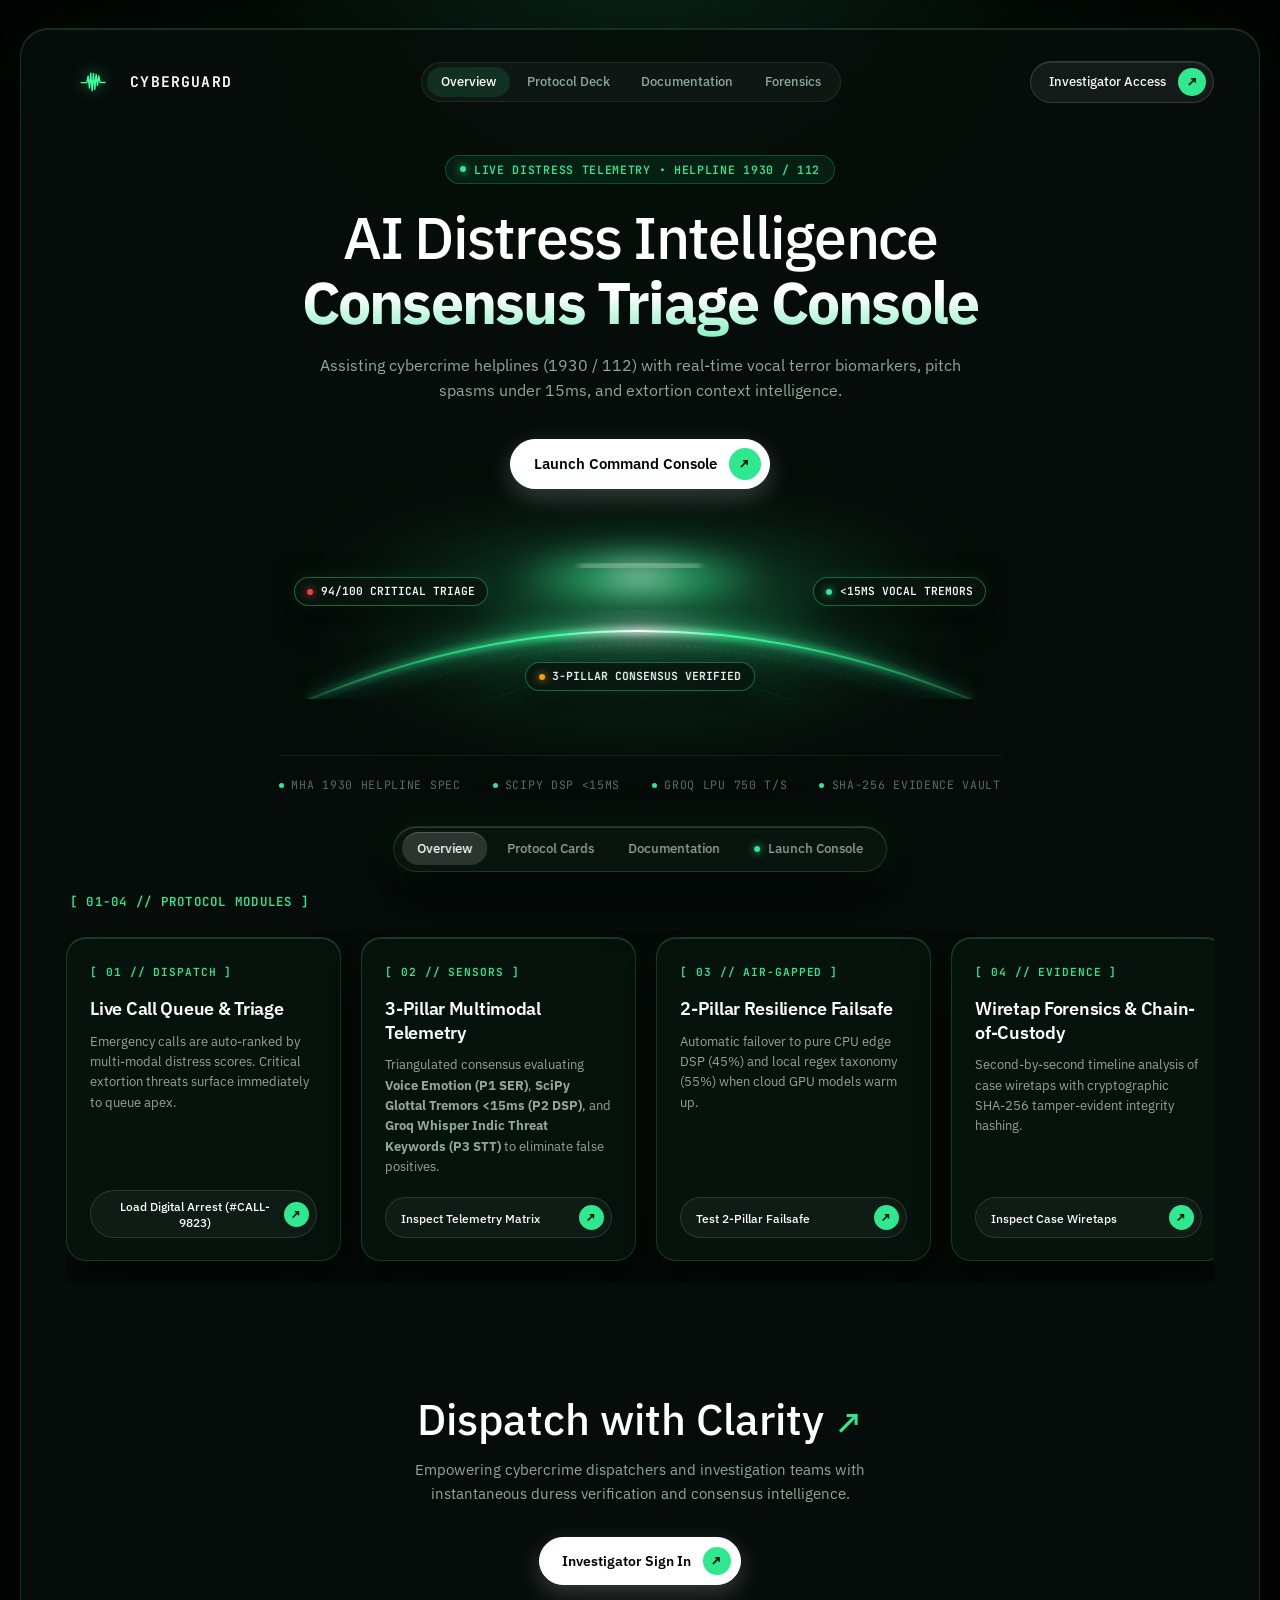
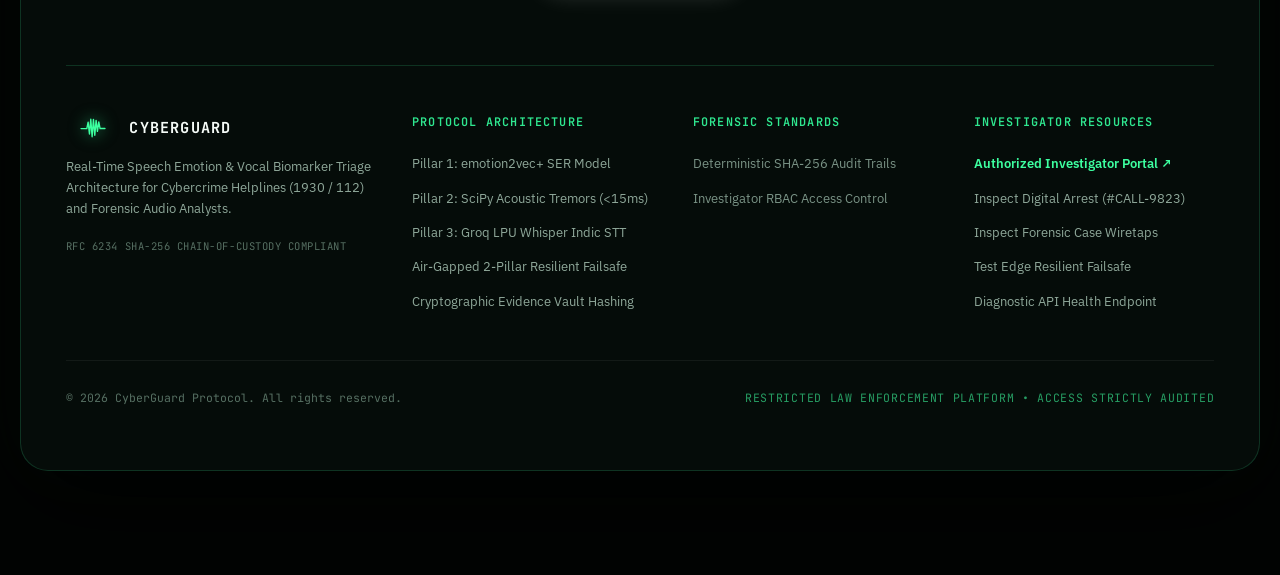
==== frontend/index.html @ 52e05170 "feat(logo): standardise heartbeat SVG to 54x28px across all pages" ====
<!DOCTYPE html>
<html lang="en">

<head>
    <meta charset="UTF-8">
    <meta name="viewport" content="width=device-width, initial-scale=1.0">
    <title>CyberGuard - Real-Time Speech Emotion & Call Triage Console</title>
    <link rel="stylesheet" href="css/styles.css">
    <link rel="preconnect" href="https://fonts.googleapis.com">
    <link rel="preconnect" href="https://fonts.gstatic.com" crossorigin>
    <link
        href="https://fonts.googleapis.com/css2?family=IBM+Plex+Sans:wght@400;500;600;700&family=JetBrains+Mono:wght@400;600&display=swap"
        rel="stylesheet">
</head>

<body class="dark-theme">
    <!-- ========================================== -->
    <!-- LAW ENFORCEMENT INVESTIGATOR AUTHENTICATION GATE -->
    <!-- ========================================== -->
    <div class="auth-gate-overlay" id="authGate">
        <div class="auth-gate-card">
            <div class="auth-gate-header">
                <div class="auth-emblem">
                    <svg viewBox="0 0 24 24" width="38" height="38" fill="none" stroke="currentColor" stroke-width="1.8"
                        stroke-linecap="round" stroke-linejoin="round">
                        <path d="M12 2L3 7v6c0 5.5 3.8 10.7 9 12 5.2-1.3 9-6.5 9-12V7l-9-5z" />
                        <path d="M12 11a2.5 2.5 0 100-5 2.5 2.5 0 000 5z" />
                        <path d="M12 13.5c-2.8 0-5 1.8-5 3.5v.5h10v-.5c0-1.7-2.2-3.5-5-3.5z" />
                    </svg>
                </div>
                <h2>CYBERGUARD PORTAL</h2>
                <p class="auth-gate-subtitle">Law Enforcement & Cybercrime Triage Unit</p>
                <div class="auth-security-notice">
                    <span class="lock-icon">🔒</span> RESTRICTED ACCESS — AUTHORIZED INVESTIGATORS ONLY
                </div>
            </div>

            <form class="auth-form" id="loginForm" autocomplete="off">
                <div class="auth-error-alert" id="loginError" style="display: none;">
                    <span class="alert-icon">⚠️</span>
                    <span id="loginErrorMsg">Invalid credentials. Access denied.</span>
                </div>

                <div class="auth-field">
                    <label for="loginUsername">Investigator ID / Badge No.</label>
                    <div class="input-wrap">
                        <span class="input-prefix">ID</span>
                        <input type="text" id="loginUsername" name="username" placeholder="e.g. investigator_01" required autofocus />
                    </div>
                </div>

                <div class="auth-field">
                    <div style="display: flex; justify-content: space-between; align-items: center;">
                        <label for="loginPassword" style="margin: 0;">Access Passcode</label>
                        <button type="button" class="btn-link" id="btnForgotPass">Forgot passcode?</button>
                    </div>
                    <div class="input-wrap">
                        <span class="input-prefix">🔑</span>
                        <input type="password" id="loginPassword" name="password" placeholder="Enter secure passcode" required />
                    </div>
                </div>

                <button type="submit" class="btn-auth-submit" id="btnLoginSubmit">
                    <span>Authorize Terminal Session</span>
                    <span class="btn-arrow">→</span>
                </button>

                <div class="auth-demo-hint">
                    <span class="hint-label">Pre-Provisioned Duty Credentials:</span>
                    <div><code>investigator_01</code> / <code>cyberguard2026</code></div>
                </div>

                <div class="auth-compliance-footer">
                    <span>Sec. 43/66 IT Act & Evidence Integrity Protocol</span>
                    <span>All sessions logged with SHA-256 telemetry</span>
                </div>
            </form>

            <!-- One-Time Magic Login Link Request Form -->
            <form class="auth-form" id="forgotForm" style="display: none;" autocomplete="off">
                <div class="auth-security-notice" style="margin-bottom: 0.5rem; width: 100%; justify-content: center;">
                    <span class="lock-icon">✉️</span> DISPATCH ONE-TIME LOGIN LINK
                </div>
                <div class="auth-error-alert" id="forgotError" style="display: none;">
                    <span class="alert-icon">⚠️</span>
                    <span id="forgotErrorMsg">Error requesting login link.</span>
                </div>
                <div class="auth-success-alert" id="forgotSuccess" style="display: none; flex-direction: column; gap: 0.4rem;">
                    <div style="display: flex; align-items: center; gap: 0.5rem;">
                        <span class="alert-icon">📨</span>
                        <strong style="color: #86efac;">Login Link Dispatched!</strong>
                    </div>
                    <span id="forgotSuccessMsg" style="line-height: 1.4; color: var(--text);">
                        A secure one-time login link has been dispatched to the authorized email and registered phone number associated with this Investigator ID.
                    </span>
                    <small style="color: var(--muted); margin-top: 0.2rem;">
                        (For OPSEC compliance, registered contact destinations are kept confidential. Passwords can only be altered at the database level.)
                    </small>
                </div>

                <div class="auth-field" id="forgotUsernameField">
                    <label for="forgotUsername">Investigator Unique ID</label>
                    <div class="input-wrap">
                        <span class="input-prefix">ID</span>
                        <input type="text" id="forgotUsername" value="investigator_01" required />
                    </div>
                </div>

                <button type="submit" class="btn-auth-submit" id="btnForgotSubmit">
                    <span>Dispatch One-Time Login Link</span>
                    <span class="btn-arrow">→</span>
                </button>

                <div style="text-align: center; margin-top: 0.4rem;">
                    <button type="button" class="btn-link" id="btnBackToLogin">← Return to Investigator Sign In</button>
                </div>
            </form>
        </div>
    </div>

    <div class="app-shell" id="appShell">

        <!-- Top bar -->
        <header class="app-header">
            <div class="brand">
                <span class="brand-mark" aria-hidden="true">
                    <svg width="54" height="28" viewBox="0 0 48 48" xmlns="http://www.w3.org/2000/svg" fill="none" stroke="currentColor" stroke-linecap="round" stroke-linejoin="round" stroke-width="2.4">
                        <path d="M3.5,25.018h9.8767l2.2775-10.9731,2.2775,20.1622L20.2092,9.0623l2.2775,29.8754L24.7642,9.1925,27.0417,36.428l2.2775-25.4062L31.5967,29.778l2.2775-16.2172,2.2775,11.3627H44.5"/>
                    </svg>
                </span>
                <div>
                    <h1 class="brand-name">CyberGuard</h1>
                    <p class="brand-sub">Speech emotion triage console</p>
                </div>
            </div>
            <div class="header-status">
                <div class="investigator-pill" id="investigatorPill" style="display: none;">
                    <span class="badge-role" id="headerOfficerRole">OFFICER</span>
                    <span class="officer-id" id="headerOfficerId">INV-7842</span>
                    <span class="officer-name" id="headerOfficerName">Insp. Haziq Shaikh</span>
                    <a href="landing.html" class="btn-admin-nav" title="Open Quick Evaluation Protocol & Landing Guide" style="text-decoration: none;">
                        <span>📋 Evaluation Guide</span>
                    </a>
                    <a href="admin.html" class="btn-admin-nav" id="btnAdminNav" style="display: none;" title="Open Station Commander Roster & Admin Console">
                        <span>🛡️ Station Admin</span>
                    </a>
                    <button type="button" class="btn-logout" id="btnLogout" title="Sign out of active duty session">Sign Out</button>
                </div>
                <span class="badge-live">● Live dispatch</span>
                <div class="system-status">
                    <span class="status-indicator online"></span>
                    <span class="status-text">Hybrid AI Triage Engine: ACTIVE (LPU Cloud + Edge DSP)</span>
                </div>
            </div>
        </header>

        <div class="console-grid">

            <!-- Left: Incoming Call Queue (Prioritization) + Forensic Case Audio -->
            <aside class="panel queue-panel sidebar">
                <div class="panel-header">
                    <div>
                        <h2>Incoming calls</h2>
                        <span class="queue-count" id="queueCount">3 ACTIVE CHANNELS</span>
                    </div>
                    <button class="btn-sm btn-outline" id="btnSimulateIncoming"
                        title="Simulate incoming emergency 112/1930 call">+ Incoming Call</button>
                </div>
                <div class="queue-alert" id="queueAlert" role="status">⚠️ All available pre-recorded calls from the
                    library are currently active in the queue. No more pre-recorded calls available.</div>
                <div class="call-list" id="callQueue">
                    <!-- Dynamically populated from /api/call-queue -->
                </div>

                <!-- Forensic Case Upload & Wiretap Library -->
                <details class="upload-box">
                    <summary>
                        <span class="upload-title">Forensic case audio</span>
                        <svg class="chevron" viewBox="0 0 24 24" width="16" height="16" fill="none"
                            stroke="currentColor" stroke-width="2.5" stroke-linecap="round" stroke-linejoin="round"
                            aria-hidden="true">
                            <path d="M6 9l6 6 6-6" />
                        </svg>
                    </summary>
                    <div class="upload-body">
                        <p>Select a pre-recorded wiretap or upload audio</p>
                        <label class="visually-hidden" for="sampleSelect">Pre-recorded wiretap</label>
                        <select id="sampleSelect" class="form-select">
                            <option value="">-- Load Pre-Recorded Wiretap --</option>
                            <option value="sample_digital_arrest">Digital Arrest / CBI Impersonation</option>
                            <option value="sample_kidnap_threat">Child Kidnapping & Violent Ransom</option>
                            <option value="sample_routine_bank">Routine Bank Query & FIR Verification</option>
                        </select>
                        <button class="btn-secondary" id="btnLoadSample">Analyze Selected Wiretap</button>

                        <div class="upload-divider">or upload a file</div>
                        <label class="visually-hidden" for="audioUpload">Audio file to analyze (.wav or .mp3)</label>
                        <input type="file" id="audioUpload" accept=".wav,.mp3">
                        <button class="btn-secondary" id="btnUpload">Upload & Analyze File</button>

                        <div class="loading-indicator" id="forensicLoading" role="status">
                            <div class="spinner"></div>
                            <span>Analyzing 3 pillars across timeline...</span>
                        </div>
                    </div>
                </details>
            </aside>

            <!-- Right: Active call workspace -->
            <main class="panel active-call-panel">
                <div class="panel-header">
                    <div>
                        <h2>Active call <span class="call-ref" id="activeCallId">#CALL-9823</span></h2>
                        <p class="subtitle">Live multimodal telemetry stream</p>
                    </div>
                    <div class="live-priority-indicator">
                        <span class="pill-label">Triage status</span>
                        <span class="pill-value critical" id="livePriority">CRITICAL</span>
                    </div>
                </div>

                <!-- Triage summary: score + investigator advisory -->
                <section class="summary-band">
                    <div class="urgency-gauge">
                        <div class="gauge-value" id="urgencyValue">93</div>
                        <div class="gauge-label">Urgency score<br>out of 100</div>
                    </div>
                    <div class="advisory-box">
                        <div class="advisory-icon" aria-hidden="true">
                            <svg viewBox="0 0 24 24" width="20" height="20" fill="none" stroke="currentColor"
                                stroke-width="2" stroke-linecap="round" stroke-linejoin="round">
                                <path d="M12 4l9 16H3L12 4z" />
                                <path d="M12 10v4" />
                                <path d="M12 17.5v.01" />
                            </svg>
                        </div>
                        <div class="advisory-text">
                            <strong>Investigator advisory</strong>
                            <span id="advisoryText">High probability of active digital arrest coercion. Initiate bank
                                account freeze advisory immediately.</span>
                        </div>
                    </div>
                </section>

                <div class="detail-grid">
                    <div class="detail-main">
                        <!-- Waveform & Audio Meter -->
                        <section class="block">
                            <h3 class="block-title">Voice signal</h3>
                            <div class="visualizer-container">
                                <div class="signal-scroll" id="signalScroll" tabindex="0"
                                    aria-label="Voice signal timeline. Scroll sideways to review earlier audio.">
                                    <div class="signal-track" id="signalTrack">
                                        <canvas id="waveformCanvas" width="800" height="120" role="img"
                                            aria-label="Live audio waveform"></canvas>
                                    </div>
                                </div>
                                <span class="signal-state silent" id="signalState">SILENT</span>
                                <button type="button" class="signal-live-btn" id="signalLive" hidden>Jump to latest
                                    &#9654;</button>
                            </div>
                            <div class="waveform-footer">
                                <div class="signal-metric"><span>Pitch volatility</span><strong id="pitchStd">48.6 Hz
                                        (ERRATIC)</strong></div>
                                <div class="signal-metric"><span>Vocal tremors</span><strong
                                        id="voiceTremor">DETECTED</strong></div>
                                <div class="signal-metric"><span>Energy</span><strong id="voiceEnergy">SUPPRESSED
                                        WHISPER</strong></div>
                            </div>
                        </section>

                        <!-- Real-Time Transcript & Context Tags -->
                        <section class="block transcript-box">
                            <h3 class="block-title">Live transcript and threat extraction</h3>
                            <div class="transcript-content" id="liveTranscript">
                                "They told me they are from CBI Mumbai and my bank account is linked to money
                                laundering... they said I cannot disconnect this call or local police will reach my
                                home..."
                            </div>
                            <div class="tags-container" id="liveTags">
                                <span class="tag red">#DIGITAL_ARREST_SCAM</span>
                                <span class="tag red">#ACUTE_PANIC</span>
                                <span class="tag yellow">#VOCAL_TREMORS</span>
                            </div>
                        </section>
                    </div>

                    <!-- Emotion Bars -->
                    <section class="block emotion-block">
                        <h3 class="block-title">Emotion</h3>
                        <div class="metrics-list">
                            <div class="metric-row">
                                <div class="metric-header">
                                    <span>Fear & Panic</span>
                                    <span id="valFear">86%</span>
                                </div>
                                <div class="bar-bg">
                                    <div class="bar-fill bar-red" id="fillFear" style="width: 86%"></div>
                                </div>
                            </div>

                            <div class="metric-row">
                                <div class="metric-header">
                                    <span>Sadness & Crying</span>
                                    <span id="valSad">64%</span>
                                </div>
                                <div class="bar-bg">
                                    <div class="bar-fill bar-red" id="fillSad" style="width: 64%"></div>
                                </div>
                            </div>

                            <div class="metric-row">
                                <div class="metric-header">
                                    <span>Anger & Hostility</span>
                                    <span id="valAngry">08%</span>
                                </div>
                                <div class="bar-bg">
                                    <div class="bar-fill bar-amber" id="fillAngry" style="width: 8%"></div>
                                </div>
                            </div>

                            <div class="metric-row">
                                <div class="metric-header">
                                    <span>Baseline / Neutral</span>
                                    <span id="valNeutral">04%</span>
                                </div>
                                <div class="bar-bg">
                                    <div class="bar-fill bar-green" id="fillNeutral" style="width: 4%"></div>
                                </div>
                            </div>
                        </div>
                    </section>
                </div>

                <!-- Controls (Live Simulation / Mic) -->
                <div class="controls-bar">
                    <button class="btn-primary" id="btnLiveMic">Start Live Mic Triage</button>
                    <div class="demo-group" role="group" aria-label="Demo scenarios">
                        <span class="demo-label">Demo scenarios</span>
                        <button class="btn-warning" id="btnSimulatePanic">Simulate Scam Distress Call</button>
                        <button class="btn-secondary" id="btnSimulateCalm">Simulate Calm Inquiry</button>
                    </div>
                </div>

                <!-- Responsible AI Disclaimer -->
                <div class="disclaimer-card">
                    <span class="icon" aria-hidden="true">
                        <svg viewBox="0 0 24 24" width="16" height="16" fill="none" stroke="currentColor"
                            stroke-width="2" stroke-linecap="round" stroke-linejoin="round">
                            <circle cx="12" cy="12" r="9" />
                            <path d="M12 11v5" />
                            <path d="M12 8v.01" />
                        </svg>
                    </span>
                    <p><strong>Responsible AI Notice:</strong> Emotion scores are indicative triage signals to
                        prioritize officer intervention. They do not constitute judicial evidence of truthfulness or
                        legal guilt.</p>
                </div>
            </main>
        </div>
    </div>

    <!-- Forensic Investigation Modal -->
    <div class="modal-overlay" id="forensicModal">
        <div class="modal-window" role="dialog" aria-modal="true" aria-labelledby="forensicModalTitle">
            <div class="modal-header">
                <h3 id="forensicModalTitle">Forensic case wiretap report: <span id="modalFilename"
                        class="accent-text">CASE_EVIDENCE.WAV</span></h3>
                <button class="modal-close-btn" id="btnCloseModal" aria-label="Close report">&times;</button>
            </div>
            <div class="modal-body">
                <!-- Hero Score & Meta -->
                <div class="forensic-hero">
                    <div class="forensic-score-box">
                        <div class="score-val" id="modalScore">88</div>
                        <div class="score-caption">Peak urgency</div>
                        <div class="score-badge"><span class="badge priority-crit" id="modalPriority">CRITICAL</span>
                        </div>
                    </div>
                    <div class="forensic-details">
                        <div class="forensic-meta">
                            <span>Duration: <strong id="modalDuration">00:24</strong></span>
                            <span>Engine: <strong>3-Pillar Multimodal v2.1</strong></span>
                            <span>Evidence SHA-256: <strong id="modalHash" style="font-family:'JetBrains Mono',monospace;font-size:0.75rem;" title="Cryptographic SHA-256 evidence hash">-</strong></span>
                        </div>
                        <div id="modalTags" class="tag-row">
                            <span class="tag red">#DIGITAL_ARREST</span>
                        </div>
                        <div class="brief-box">
                            <strong>Investigator brief:</strong> <span id="modalSummary">High likelihood of active
                                digital arrest coercion.</span>
                        </div>
                        <!-- Audio Player -->
                        <audio id="modalAudioPlayer" controls class="forensic-audio-player"></audio>
                    </div>
                </div>

                <!-- Full Transcript -->
                <div class="transcript-box inset">
                    <h4 class="block-title">Full audio transcript (faster-whisper)</h4>
                    <div class="transcript-content is-scroll" id="modalFullTranscript">
                        "..."
                    </div>
                </div>

                <!-- Second-by-Second Distress Timeline -->
                <div>
                    <h4 class="block-title">Chronological 3-pillar telemetry timeline</h4>
                    <div class="timeline-table-wrapper">
                        <table class="timeline-table">
                            <thead>
                                <tr>
                                    <th>Time</th>
                                    <th>Urgency</th>
                                    <th>Priority</th>
                                    <th>Dominant Emotion</th>
                                    <th>Pitch Volatility</th>
                                    <th>Tremor</th>
                                    <th>Detected Keywords / Threat Tags</th>
                                    <th>Segment Transcript</th>
                                </tr>
                            </thead>
                            <tbody id="modalTimelineBody">
                                <!-- Populated dynamically -->
                            </tbody>
                        </table>
                    </div>
                </div>

                <div class="modal-actions">
                    <button class="btn-primary" id="btnLoadIntoMonitor">Load Into Active Call Monitor</button>
                    <button class="btn-secondary" id="btnCloseModalBottom">Close Report</button>
                </div>
            </div>
        </div>
    </div>

    <!-- Live Call Final Forensic Debrief Modal -->
    <div class="modal-overlay" id="liveFinalModal">
        <div class="modal-window" role="dialog" aria-modal="true" aria-labelledby="liveFinalModalTitle">
            <div class="modal-header">
                <h3 id="liveFinalModalTitle">Live call concluded: multimodal forensic debrief</h3>
                <button class="modal-close-btn" id="btnCloseLiveModal" aria-label="Close debrief">&times;</button>
            </div>
            <div class="modal-body">
                <div class="forensic-hero">
                    <div class="forensic-score-box">
                        <div class="score-val" id="liveModalPeakScore">0</div>
                        <div class="score-caption">Peak urgency</div>
                        <div class="score-badge"><span class="badge priority-crit"
                                id="liveModalPriority">CRITICAL</span></div>
                    </div>
                    <div class="forensic-details">
                        <div class="forensic-meta">
                            <span>Call channel: <strong id="liveModalCallId">#CALL-LIVE-DISPATCH</strong></span>
                            <span>Session duration: <strong id="liveModalDuration">00:00</strong></span>
                            <span>Avg urgency: <strong id="liveModalAvgScore">0/100</strong></span>
                        </div>
                        <div id="liveModalTags" class="tag-row">
                            <span class="tag green">#STABLE_LINE</span>
                        </div>
                        <div class="brief-box">
                            <strong>Final investigator disposition:</strong> <span id="liveModalAdvisory">Triage
                                analysis complete.</span>
                        </div>
                        <!-- Recorded Live Audio Playback -->
                        <audio id="liveModalAudioPlayer" controls class="forensic-audio-player"></audio>
                    </div>
                </div>

                <!-- Live Call Statistics Chips -->
                <div class="stats-grid">
                    <div class="stat-chip">
                        <span class="chip-label">Dominant emotion</span>
                        <span class="chip-val" id="liveModalDominantEmo">NEUTRAL</span>
                    </div>
                    <div class="stat-chip">
                        <span class="chip-label">Max pitch volatility</span>
                        <span class="chip-val chip-plain" id="liveModalPitchStd">0.0 Hz</span>
                    </div>
                    <div class="stat-chip">
                        <span class="chip-label">Voice tremors detected</span>
                        <span class="chip-val chip-amber" id="liveModalTremorCount">0 SPIKES</span>
                    </div>
                    <div class="stat-chip">
                        <span class="chip-label">Words transcribed</span>
                        <span class="chip-val chip-plain" id="liveModalWordCount">0 WORDS</span>
                    </div>
                </div>

                <!-- Complete Consolidated Transcript -->
                <div class="transcript-box inset">
                    <h4 class="block-title">Complete live session transcript (whisper)</h4>
                    <div class="transcript-content is-scroll" id="liveModalFullTranscript">
                        "..."
                    </div>
                </div>

                <!-- Live Progression Timeline -->
                <div>
                    <h4 class="block-title">Real-time multimodal telemetry progression</h4>
                    <div class="timeline-table-wrapper is-short">
                        <table class="timeline-table">
                            <thead>
                                <tr>
                                    <th>Time</th>
                                    <th>Urgency</th>
                                    <th>Priority</th>
                                    <th>Dominant Emotion</th>
                                    <th>Pitch Std</th>
                                    <th>Tremor</th>
                                    <th>Live Segment Transcript</th>
                                </tr>
                            </thead>
                            <tbody id="liveModalTimelineBody">
                            </tbody>
                        </table>
                    </div>
                </div>

                <div class="modal-actions">
                    <button class="btn-primary" id="btnSaveLiveCall">Retain in Active Call History</button>
                    <button class="btn-secondary" id="btnCloseLiveModalBottom">Close Report</button>
                </div>
            </div>
        </div>
    </div>

    <script src="js/app.js?v=4"></script>
</body>

</html>
---- frontend/css/styles.css ----
/* ==========================================================
   CyberGuard — frosted-glass control room
   Dark ink backdrop with two soft light sources (ember, teal)
   so the glass has something to refract. Panels are frosted,
   inner elements are flat tints. Red / amber / green are
   reserved for triage state only.
   ========================================================== */

:root {
    --bg: #050806;
    --text: #e4f2ea;
    --muted: #8fa89a;

    /* Glass layers */
    --glass: rgba(170, 255, 215, 0.045);
    --glass-strong: rgba(255, 255, 255, 0.09);
    --glass-inset: rgba(2, 8, 5, 0.55);
    --glass-border: rgba(110, 255, 190, 0.15);
    --glass-border-strong: rgba(110, 255, 190, 0.3);
    --glass-blur: blur(26px) saturate(150%);
    --glass-shadow: 0 1px 0 rgba(255, 255, 255, 0.10) inset, 0 20px 50px rgba(0, 0, 0, 0.35);

    --accent: #3dffa0;
    --accent-hover: #8dffc6;
    --accent-cyan: #5df2b8;

    --red: #ef4444;
    --amber: #f59e0b;
    --green: #10b981;

    --radius: 10px;
    --radius-md: 6px;
    --radius-sm: 4px;

    --state: var(--accent);

    /* Names used by app.js-generated markup */
    --text-primary: var(--text);
    --text-muted: var(--muted);
    --accent-red: var(--red);
    --accent-amber: var(--amber);
    --accent-green: var(--green);
    --accent-blue: var(--accent);
    --border-color: var(--glass-border);
    --border: var(--glass-border);
    --border-strong: var(--glass-border-strong);
    --surface: #0a120e;
    --surface-2: #0f1a14;
    --inset: var(--glass-inset);
}

.console-grid:has(#livePriority.critical) {
    --state: var(--red);
}

.console-grid:has(#livePriority.elevated) {
    --state: var(--amber);
}

.console-grid:has(#livePriority.routine) {
    --state: var(--green);
}

* {
    box-sizing: border-box;
    margin: 0;
    padding: 0;
    scrollbar-width: thin;
    scrollbar-color: rgba(255, 255, 255, 0.22) transparent;
}

html,
body.dark-theme {
    height: 100%;
    overflow: hidden;
    background: var(--bg);
    color: var(--text);
    font-family: 'Neue Montreal', 'IBM Plex Sans', 'Segoe UI', -apple-system, Roboto, sans-serif;
    font-size: 16px;
    line-height: 1.45;
    -webkit-font-smoothing: antialiased;
}

/* Backdrop: two soft light sources + fine grain, fixed behind everything */
body.dark-theme::before {
    content: "";
    position: fixed;
    inset: 0;
    z-index: 0;
    pointer-events: none;
    background-image:
        radial-gradient(45vw 45vw at 0% 0%, rgba(20, 150, 100, 0.32), transparent 70%),
        radial-gradient(40vw 40vw at 100% 100%, rgba(10, 90, 80, 0.30), transparent 70%),
        linear-gradient(rgba(61, 255, 160, 0.045) 1px, transparent 1px),
        linear-gradient(90deg, rgba(61, 255, 160, 0.045) 1px, transparent 1px);
    background-size: auto, auto, 44px 44px, 44px 44px;
}

body.dark-theme::after {
    content: "";
    position: fixed;
    inset: 0;
    z-index: 2;
    pointer-events: none;
    background: repeating-linear-gradient(0deg, rgba(0, 0, 0, 0.16) 0 1px, transparent 1px 3px);
    opacity: 0.55;
}

h1,
h2,
h3,
h4 {
    font-weight: 600;
    letter-spacing: -0.005em;
}

.visually-hidden {
    position: absolute;
    width: 1px;
    height: 1px;
    overflow: hidden;
    clip: rect(0 0 0 0);
    white-space: nowrap;
}

/* ---------- Shell ---------- */
.app-shell {
    position: relative;
    z-index: 1;
    display: flex;
    flex-direction: column;
    gap: 1rem;
    height: 100vh;
    height: 100dvh;
    padding: 1rem 1.4rem 1.2rem;
}

.app-header {
    flex-shrink: 0;
    display: flex;
    align-items: center;
    justify-content: space-between;
    gap: 1rem;
}

.brand {
    display: flex;
    align-items: center;
    gap: 0.75rem;
}

.brand-mark {
    display: grid;
    place-items: center;
    width: 38px;
    height: 38px;
    border-radius: 11px;
    background: var(--glass-strong);
    border: 1px solid var(--glass-border-strong);
    box-shadow: 0 1px 0 rgba(255, 255, 255, 0.18) inset;
    color: var(--text);
}

.brand-name {
    font-size: 1.1rem;
    font-weight: 600;
    line-height: 1.2;
}

.brand-sub {
    font-size: 0.8rem;
    color: var(--muted);
}

.header-status {
    display: flex;
    align-items: center;
    gap: 1rem;
}

.badge-live {
    font-size: 0.8rem;
    font-weight: 600;
    color: #ff8585;
}

.system-status {
    display: flex;
    align-items: center;
    gap: 0.55rem;
    padding: 0.42rem 0.9rem;
    border: 1px solid var(--glass-border);
    border-radius: 999px;
    background: var(--glass);
    -webkit-backdrop-filter: var(--glass-blur);
    backdrop-filter: var(--glass-blur);
    font-size: 0.8rem;
    color: var(--muted);
}

.status-indicator.online {
    width: 8px;
    height: 8px;
    flex-shrink: 0;
    border-radius: 50%;
    background: var(--green);
    box-shadow: 0 0 0 3px rgba(16, 185, 129, 0.2);
}

.status-indicator.standby {
    width: 8px;
    height: 8px;
    flex-shrink: 0;
    border-radius: 50%;
    background: #f59e0b;
    box-shadow: 0 0 0 3px rgba(245, 158, 11, 0.25);
    animation: dotBlink 1.4s ease-in-out infinite;
}

/* =========================================================================
   TWO-PILLAR FALLBACK BANNER (High-Resilience Failsafe Mode)
   Shown when emotion2vec+ (HF ZeroGPU) is sleeping / warming up
   ========================================================================= */
.fallback-banner {
    width: 100%;
    margin-bottom: 0.85rem;
    padding: 0.75rem 1.15rem;
    border-radius: 12px;
    background: linear-gradient(135deg, rgba(245, 158, 11, 0.12), rgba(20, 16, 8, 0.85));
    border: 1px solid rgba(245, 158, 11, 0.35);
    box-shadow: 0 0 20px rgba(245, 158, 11, 0.08), inset 0 1px 0 rgba(255, 255, 255, 0.08);
    -webkit-backdrop-filter: blur(16px);
    backdrop-filter: blur(16px);
    animation: bannerSlideIn 0.3s cubic-bezier(0.16, 1, 0.3, 1);
    transition: opacity 0.25s ease, transform 0.25s ease;
}

.fallback-banner[hidden] {
    display: none !important;
}

@keyframes bannerSlideIn {
    from {
        opacity: 0;
        transform: translateY(-8px);
    }
    to {
        opacity: 1;
        transform: translateY(0);
    }
}

.fallback-banner-inner {
    display: flex;
    align-items: center;
    gap: 1rem;
    justify-content: space-between;
    flex-wrap: wrap;
}

.fallback-icon-wrap {
    position: relative;
    display: flex;
    align-items: center;
    justify-content: center;
    width: 34px;
    height: 34px;
    border-radius: 9px;
    background: rgba(245, 158, 11, 0.18);
    border: 1px solid rgba(245, 158, 11, 0.45);
    color: #fbbf24;
    flex-shrink: 0;
}

.fallback-pulse {
    position: absolute;
    inset: -3px;
    border-radius: 12px;
    border: 1px solid rgba(245, 158, 11, 0.5);
    animation: fallbackPulseRing 2s infinite;
}

@keyframes fallbackPulseRing {
    0% {
        transform: scale(0.95);
        opacity: 0.9;
    }
    70% {
        transform: scale(1.15);
        opacity: 0;
    }
    100% {
        transform: scale(1.15);
        opacity: 0;
    }
}

.fallback-text {
    flex: 1;
    min-width: 280px;
    display: flex;
    flex-direction: column;
    gap: 0.2rem;
}

.fallback-title-row {
    display: flex;
    align-items: center;
    gap: 0.65rem;
    flex-wrap: wrap;
}

.fallback-title-row strong {
    font-size: 0.88rem;
    font-weight: 600;
    color: #fef3c7;
    letter-spacing: -0.01em;
}

.fallback-mode-tag {
    display: inline-flex;
    align-items: center;
    font-family: var(--font-mono, 'JetBrains Mono', monospace);
    font-size: 0.66rem;
    font-weight: 700;
    letter-spacing: 0.04em;
    padding: 0.15rem 0.5rem;
    border-radius: 4px;
    background: rgba(245, 158, 11, 0.22);
    border: 1px solid rgba(245, 158, 11, 0.55);
    color: #fde68a;
    text-transform: uppercase;
}

.fallback-desc {
    margin: 0;
    font-size: 0.77rem;
    color: rgba(229, 231, 235, 0.82);
    line-height: 1.4;
}

.fallback-desc strong {
    color: #fff;
    font-weight: 600;
}

.fallback-pillars {
    display: flex;
    align-items: center;
    gap: 0.5rem;
    flex-shrink: 0;
}

.f-pillar {
    display: inline-flex;
    align-items: center;
    gap: 0.4rem;
    padding: 0.3rem 0.65rem;
    border-radius: 999px;
    font-size: 0.72rem;
    font-family: var(--font-mono, 'JetBrains Mono', monospace);
    font-weight: 600;
}

.f-pillar.standby {
    background: rgba(245, 158, 11, 0.12);
    border: 1px dashed rgba(245, 158, 11, 0.45);
    color: #fbbf24;
}

.f-pillar.active {
    background: rgba(16, 185, 129, 0.14);
    border: 1px solid rgba(16, 185, 129, 0.45);
    color: #34d399;
}

.f-pillar-dot {
    width: 6px;
    height: 6px;
    border-radius: 50%;
}

.f-pillar-dot.standby-dot {
    background: #f59e0b;
    box-shadow: 0 0 6px #f59e0b;
    animation: dotBlink 1.4s ease-in-out infinite;
}

.f-pillar-dot.active-dot {
    background: #10b981;
    box-shadow: 0 0 6px #10b981;
}

@keyframes dotBlink {
    0%, 100% { opacity: 1; transform: scale(1); }
    50% { opacity: 0.3; transform: scale(0.8); }
}

@media (max-width: 900px) {
    .fallback-banner-inner {
        flex-direction: column;
        align-items: flex-start;
        gap: 0.65rem;
    }
    .fallback-pillars {
        width: 100%;
        justify-content: flex-start;
        overflow-x: auto;
    }
}

.console-grid {
    display: grid;
    grid-template-columns: 350px minmax(0, 1fr);
    gap: 1rem;
    flex: 1;
    min-height: 0;
}

/* ---------- Panels (the frosted surfaces) ---------- */
.panel {
    display: flex;
    flex-direction: column;
    gap: 1rem;
    min-height: 0;
    padding: 1.25rem;
    background: linear-gradient(160deg, rgba(255, 255, 255, 0.085), rgba(255, 255, 255, 0.035) 55%);
    border: 1px solid var(--glass-border);
    border-radius: var(--radius);
    box-shadow: var(--glass-shadow);
    -webkit-backdrop-filter: var(--glass-blur);
    backdrop-filter: var(--glass-blur);
    overflow: hidden;
}

@supports not ((backdrop-filter: blur(1px)) or (-webkit-backdrop-filter: blur(1px))) {

    .panel,
    .modal-window {
        background: #0a120e;
    }
}

.panel-header {
    flex-shrink: 0;
    display: flex;
    justify-content: space-between;
    align-items: flex-start;
    gap: 0.75rem;
}

.panel-header h2 {
    font-size: 1.08rem;
    line-height: 1.3;
}

.subtitle {
    font-size: 0.82rem;
    color: var(--muted);
}

.call-ref {
    font-family: 'JetBrains Mono', monospace;
    font-size: 0.92em;
    font-weight: 600;
    color: var(--accent-cyan);
}

/* ---------- Incoming calls ---------- */
.queue-count {
    display: block;
    margin-top: 0.1rem;
    font-family: 'JetBrains Mono', monospace;
    font-size: 0.74rem;
    color: var(--muted);
}

.queue-alert {
    display: none;
    flex-shrink: 0;
    padding: 0.6rem 0.75rem;
    background: rgba(245, 158, 11, 0.12);
    border: 1px solid rgba(245, 158, 11, 0.35);
    border-radius: var(--radius-sm);
    color: #fbbf24;
    font-size: 0.8rem;
    line-height: 1.4;
}

.queue-alert.active {
    display: block;
}

.call-list {
    display: flex;
    flex-direction: column;
    gap: 0.6rem;
    flex: 1 1 auto;
    min-height: 160px;
    padding-right: 0.25rem;
    overflow-x: hidden;
    overflow-y: auto;
}

.call-card {
    padding: 0.8rem 0.9rem;
    background: rgba(255, 255, 255, 0.05);
    border: 1px solid var(--glass-border);
    border-radius: var(--radius-md);
    box-shadow: 0 1px 0 rgba(255, 255, 255, 0.06) inset;
    cursor: pointer;
    transition: background 0.15s, border-color 0.15s;
}

.call-card:hover {
    background: rgba(255, 255, 255, 0.08);
    border-color: var(--glass-border-strong);
}

.call-card.active {
    background: rgba(255, 255, 255, 0.12);
    border-color: rgba(255, 255, 255, 0.34);
}

.call-card.critical {
    border-left: 3px solid var(--red);
}

.call-card.elevated {
    border-left: 3px solid var(--amber);
}

.call-card.routine {
    border-left: 3px solid var(--green);
}

.card-top {
    display: flex;
    justify-content: space-between;
    align-items: center;
}

.call-id {
    font-family: 'JetBrains Mono', monospace;
    font-size: 0.9rem;
    font-weight: 600;
}

.caller-info {
    margin-top: 0.15rem;
    font-size: 0.78rem;
    color: var(--muted);
}

.card-meta {
    display: flex;
    justify-content: space-between;
    margin-top: 0.45rem;
    font-size: 0.8rem;
    color: var(--muted);
}

.card-meta strong {
    color: var(--text);
}

.card-tags {
    display: flex;
    flex-wrap: wrap;
    gap: 0.3rem;
    margin-top: 0.5rem;
}

.card-actions {
    display: flex;
    justify-content: flex-end;
    gap: 0.4rem;
    max-height: 0;
    margin-top: 0;
    padding-top: 0;
    border-top: 1px solid transparent;
    opacity: 0;
    overflow: hidden;
    transition: max-height 0.15s, opacity 0.15s, margin 0.15s, padding 0.15s;
}

.call-card:hover .card-actions,
.call-card:focus-within .card-actions,
.call-card.active .card-actions {
    max-height: 60px;
    margin-top: 0.6rem;
    padding-top: 0.6rem;
    border-top-color: var(--glass-border);
    opacity: 1;
}

@media (hover: none) {
    .card-actions {
        max-height: 60px;
        margin-top: 0.6rem;
        padding-top: 0.6rem;
        border-top-color: var(--glass-border);
        opacity: 1;
    }
}

/* ---------- Badges & tags ---------- */
.badge {
    padding: 0.18rem 0.55rem;
    border-radius: 6px;
    font-size: 0.72rem;
    font-weight: 700;
}

.priority-crit {
    background: var(--red);
    color: #fff;
}

.priority-elev {
    background: var(--amber);
    color: #1a1200;
}

.priority-rout {
    background: var(--green);
    color: #03160f;
}

.badge-live-call {
    padding: 0.18rem 0.5rem;
    background: rgba(239, 68, 68, 0.16);
    border: 1px solid rgba(239, 68, 68, 0.5);
    border-radius: 6px;
    font-size: 0.72rem;
    font-weight: 700;
    color: #ff8b8b;
}

.tag {
    padding: 0.12rem 0.48rem;
    border: 1px solid var(--glass-border-strong);
    border-radius: 6px;
    background: rgba(255, 255, 255, 0.04);
    font-family: 'JetBrains Mono', monospace;
    font-size: 0.72rem;
    color: var(--muted);
}

.tag.red {
    color: #ff8b8b;
    border-color: rgba(239, 68, 68, 0.42);
    background: rgba(239, 68, 68, 0.10);
}

.tag.yellow {
    color: #fbbf24;
    border-color: rgba(245, 158, 11, 0.42);
    background: rgba(245, 158, 11, 0.10);
}

.tag.green {
    color: #34d399;
    border-color: rgba(16, 185, 129, 0.42);
    background: rgba(16, 185, 129, 0.10);
}

.tags-container,
.tag-row {
    display: flex;
    flex-wrap: wrap;
    gap: 0.4rem;
}

/* ---------- Buttons ---------- */
button {
    padding: 0.58rem 1rem;
    border: 1px solid transparent;
    border-radius: var(--radius-sm);
    font-family: inherit;
    font-size: 0.85rem;
    font-weight: 600;
    cursor: pointer;
    transition: background 0.15s, border-color 0.15s, color 0.15s;
}

button:focus-visible,
summary:focus-visible,
select:focus-visible,
input[type="file"]:focus-visible,
audio:focus-visible {
    outline: 2px solid var(--accent-cyan);
    outline-offset: 2px;
}

/* Primary: brand orange with near-black text for contrast */
.btn-primary {
    background: var(--accent);
    color: #03140c;
    box-shadow: 0 8px 24px rgba(61, 255, 160, 0.25);
}

.btn-primary:hover {
    background: var(--accent-hover);
}

.btn-secondary {
    background: rgba(255, 255, 255, 0.06);
    border-color: var(--glass-border-strong);
    color: var(--text);
}

.btn-secondary:hover {
    background: rgba(255, 255, 255, 0.12);
}

.btn-warning {
    background: rgba(239, 68, 68, 0.1);
    border-color: rgba(239, 68, 68, 0.5);
    color: #ff9a9a;
}

.btn-warning:hover {
    background: rgba(239, 68, 68, 0.22);
}

.btn-amber {
    background: rgba(245, 158, 11, 0.12);
    border-color: rgba(245, 158, 11, 0.5);
    color: #fde68a;
    transition: background 0.2s, border-color 0.2s, color 0.2s;
}

.btn-amber:hover {
    background: rgba(245, 158, 11, 0.25);
    border-color: #fbbf24;
    color: #fff;
}

.btn-sm {
    flex-shrink: 0;
    padding: 0.4rem 0.75rem;
    font-size: 0.78rem;
}

.btn-outline {
    background: rgba(255, 255, 255, 0.05);
    border-color: var(--glass-border-strong);
    color: var(--text);
}

.btn-outline:hover {
    background: rgba(255, 255, 255, 0.12);
}

.btn-action-escalate,
.btn-action-resolve {
    padding: 0.28rem 0.6rem;
    background: transparent;
    font-size: 0.75rem;
}

.btn-action-escalate {
    border-color: rgba(239, 68, 68, 0.5);
    color: #ff9a9a;
}

.btn-action-escalate:hover {
    background: var(--red);
    color: #fff;
}

.btn-action-resolve {
    border-color: rgba(16, 185, 129, 0.5);
    color: #34d399;
}

.btn-action-resolve:hover {
    background: var(--green);
    color: #02140e;
}

.btn-recording {
    background: var(--red) !important;
    border-color: var(--red) !important;
    color: #fff !important;
    animation: recPulse 1.2s infinite alternate !important;
}

.btn-disabled {
    opacity: 0.45;
    cursor: not-allowed !important;
    pointer-events: none;
}

/* ---------- Active call ---------- */
.active-call-panel {
    overflow-x: hidden;
    overflow-y: auto;
}

.live-priority-indicator {
    text-align: right;
}

.pill-label {
    display: block;
    margin-bottom: 0.2rem;
    font-size: 0.75rem;
    color: var(--muted);
}

.pill-value {
    display: inline-block;
    padding: 0.25rem 0.85rem;
    border: 1px solid currentColor;
    border-radius: 999px;
    font-size: 0.85rem;
    font-weight: 700;
    letter-spacing: 0.04em;
}

.pill-value.critical {
    color: #ff7b7b;
    background: rgba(239, 68, 68, 0.14);
}

.pill-value.elevated {
    color: #fbbf24;
    background: rgba(245, 158, 11, 0.14);
}

.pill-value.routine {
    color: #34d399;
    background: rgba(16, 185, 129, 0.14);
}

/* Triage summary: the single element that carries the state color */
.summary-band {
    display: grid;
    grid-template-columns: auto minmax(0, 1fr);
    align-items: center;
    gap: 1.75rem;
    padding: 1.1rem 1.3rem;
    background: rgba(255, 255, 255, 0.05);
    background: linear-gradient(100deg, color-mix(in srgb, var(--state) 22%, transparent), rgba(255, 255, 255, 0.04) 60%);
    border: 1px solid var(--glass-border);
    border-radius: var(--radius-md);
    box-shadow: 0 1px 0 rgba(255, 255, 255, 0.08) inset;
    position: relative;
}

.summary-band::before {
    content: "";
    position: absolute;
    left: 0;
    top: 14%;
    bottom: 14%;
    width: 3px;
    border-radius: 0 3px 3px 0;
    background: var(--state);
}

.urgency-gauge {
    display: flex;
    align-items: center;
    gap: 0.85rem;
}

.gauge-value {
    font-family: 'JetBrains Mono', monospace;
    font-size: 3.4rem;
    font-weight: 500;
    line-height: 1;
    color: var(--state);
}

.gauge-label {
    font-size: 0.78rem;
    line-height: 1.3;
    color: var(--muted);
}

.advisory-box {
    display: flex;
    align-items: flex-start;
    gap: 0.75rem;
    padding-left: 1.5rem;
    border-left: 1px solid var(--glass-border-strong);
}

.advisory-icon {
    flex-shrink: 0;
    margin-top: 0.1rem;
    color: var(--state);
}

.advisory-text {
    display: flex;
    flex-direction: column;
    gap: 0.15rem;
    font-size: 0.92rem;
    line-height: 1.5;
}

.advisory-text strong {
    font-size: 0.82rem;
    color: var(--muted);
    font-weight: 600;
}

.detail-grid {
    display: grid;
    grid-template-columns: minmax(0, 1.55fr) minmax(230px, 1fr);
    gap: 1.5rem;
}

.detail-main {
    display: flex;
    flex-direction: column;
    gap: 1.25rem;
    min-width: 0;
}

.block-title {
    margin-bottom: 0.55rem;
    font-size: 0.82rem;
    font-weight: 600;
    color: var(--muted);
}

.block-header-flex {
    display: flex;
    justify-content: space-between;
    align-items: center;
    margin-bottom: 0.55rem;
    flex-wrap: wrap;
    gap: 0.5rem;
}

.block-header-flex .block-title {
    margin-bottom: 0;
}

/* ---------- Pre-Recorded Audio Playback Controls ---------- */
.audio-playback-bar {
    display: inline-flex;
    align-items: center;
    gap: 0.65rem;
    padding: 0.22rem 0.65rem;
    border-radius: 999px;
    background: rgba(4, 14, 9, 0.75);
    border: 1px solid rgba(61, 255, 160, 0.3);
    box-shadow: 0 0 14px rgba(61, 255, 160, 0.1);
    -webkit-backdrop-filter: blur(10px);
    backdrop-filter: blur(10px);
}

.btn-playback-toggle {
    display: inline-flex;
    align-items: center;
    gap: 0.35rem;
    padding: 0.22rem 0.65rem;
    border-radius: 999px;
    border: 1px solid var(--accent, #3dffa0);
    background: rgba(61, 255, 160, 0.15);
    color: #ffffff;
    font-family: 'JetBrains Mono', monospace;
    font-size: 0.72rem;
    font-weight: 700;
    letter-spacing: 0.02em;
    cursor: pointer;
    transition: background 0.15s, transform 0.15s, box-shadow 0.15s;
}

.btn-playback-toggle:hover {
    background: rgba(61, 255, 160, 0.3);
    transform: scale(1.02);
    box-shadow: 0 0 10px rgba(61, 255, 160, 0.3);
}

.btn-playback-toggle:active {
    transform: scale(0.98);
}

.playback-timer {
    font-family: 'JetBrains Mono', monospace;
    font-size: 0.72rem;
    color: #a5f3fc;
    min-width: 82px;
    letter-spacing: 0.04em;
}

.playback-progress {
    position: relative;
    width: 95px;
    height: 6px;
    border-radius: 999px;
    background: rgba(255, 255, 255, 0.1);
    overflow: hidden;
    cursor: pointer;
}

.playback-progress-fill {
    height: 100%;
    width: 0%;
    border-radius: 999px;
    background: linear-gradient(90deg, #3dffa0, #00e5ff);
    transition: width 0.1s linear;
}

.visualizer-container {
    padding: 0.5rem 0.75rem;
    background: var(--glass-inset);
    border: 1px solid var(--glass-border);
    border-radius: var(--radius-md);
    box-shadow: 0 2px 10px rgba(0, 0, 0, 0.25) inset;
}

#waveformCanvas {
    display: block;
    width: 100%;
    height: 90px;
}

.waveform-footer {
    display: grid;
    grid-template-columns: repeat(3, minmax(0, 1fr));
    gap: 0.75rem;
    margin-top: 0.75rem;
}

.signal-metric {
    display: flex;
    flex-direction: column;
    gap: 0.1rem;
    font-size: 0.78rem;
    color: var(--muted);
}

.signal-metric strong {
    font-size: 0.86rem;
    font-weight: 600;
    color: var(--text);
}

.transcript-content {
    margin-bottom: 0.8rem;
    font-size: 0.97rem;
    line-height: 1.6;
}

.active-call-panel .transcript-content {
    max-height: 9.5rem;
    overflow-y: auto;
}

.transcript-box.inset {
    padding: 0.9rem 1rem;
    background: var(--glass-inset);
    border: 1px solid var(--glass-border);
    border-radius: var(--radius-md);
}

.transcript-content.is-scroll {
    max-height: 120px;
    margin-bottom: 0;
    overflow-y: auto;
    font-size: 0.9rem;
}

/* Emotion bars */
.metrics-list {
    display: flex;
    flex-direction: column;
    gap: 1.1rem;
}

.metric-header {
    display: flex;
    justify-content: space-between;
    margin-bottom: 0.35rem;
    font-size: 0.88rem;
}

.metric-header span:last-child {
    font-family: 'JetBrains Mono', monospace;
    font-size: 0.82rem;
    color: var(--muted);
}

.bar-bg {
    height: 6px;
    border-radius: 3px;
    background: rgba(255, 255, 255, 0.1);
    overflow: hidden;
}

.bar-fill {
    height: 100%;
    border-radius: 3px;
    transition: width 0.4s ease;
}

.bar-red {
    background: var(--red);
}

.bar-amber {
    background: var(--amber);
}

.bar-green {
    background: var(--green);
}

/* Actions + notice */
.controls-bar {
    display: flex;
    flex-wrap: wrap;
    align-items: center;
    justify-content: space-between;
    gap: 0.75rem 1rem;
    margin-top: auto;
    padding: 1rem 0 0.1rem;
    border-top: 1px solid var(--glass-border);
    position: sticky;
    bottom: -0.1rem;
    background: rgba(5, 10, 7, 0.65);
    -webkit-backdrop-filter: blur(14px);
    backdrop-filter: blur(14px);
}

.controls-bar .btn-primary {
    padding: 0.68rem 1.3rem;
}

.demo-group {
    display: flex;
    flex-wrap: wrap;
    align-items: center;
    gap: 0.5rem;
}

.demo-label {
    margin-right: 0.15rem;
    font-size: 0.78rem;
    color: var(--muted);
}

.disclaimer-card {
    flex-shrink: 0;
    display: flex;
    gap: 0.5rem;
    font-size: 0.78rem;
    line-height: 1.45;
    color: var(--muted);
}

.disclaimer-card .icon {
    flex-shrink: 0;
    margin-top: 0.1rem;
    color: var(--accent-cyan);
}

.disclaimer-card strong {
    color: var(--text);
    font-weight: 600;
}

/* ---------- Forensic case audio ---------- */
.upload-box {
    flex-shrink: 0;
    background: var(--glass-inset);
    border: 1px solid var(--glass-border);
    border-radius: var(--radius-md);
}

.upload-box summary {
    display: flex;
    align-items: center;
    justify-content: space-between;
    padding: 0.75rem 0.9rem;
    list-style: none;
    cursor: pointer;
    font-size: 0.9rem;
    font-weight: 600;
}

.upload-box summary::-webkit-details-marker {
    display: none;
}

.upload-box .chevron {
    color: var(--muted);
    transition: transform 0.15s;
}

.upload-box[open] .chevron {
    transform: rotate(180deg);
}

.upload-body {
    display: flex;
    flex-direction: column;
    gap: 0.6rem;
    padding: 0 0.9rem 0.9rem;
}

.upload-body p {
    font-size: 0.8rem;
    color: var(--muted);
}

.upload-divider {
    text-align: center;
    font-size: 0.75rem;
    color: var(--muted);
}

.upload-body input[type="file"] {
    width: 100%;
    padding: 0.45rem;
    background: transparent;
    border: 1px dashed var(--glass-border-strong);
    border-radius: var(--radius-sm);
    font-size: 0.78rem;
    color: var(--muted);
}

.upload-body input[type="file"]::file-selector-button {
    margin-right: 0.6rem;
    padding: 0.28rem 0.6rem;
    background: rgba(255, 255, 255, 0.08);
    border: 1px solid var(--glass-border-strong);
    border-radius: 6px;
    color: var(--text);
    font-family: inherit;
    font-size: 0.75rem;
    font-weight: 600;
    cursor: pointer;
}

.form-select {
    width: 100%;
    padding: 0.58rem 2rem 0.58rem 0.7rem;
    appearance: none;
    background: rgba(255, 255, 255, 0.06) url("data:image/svg+xml,%3Csvg xmlns='http://www.w3.org/2000/svg' width='12' height='12' viewBox='0 0 24 24' fill='none' stroke='%23BABABA' stroke-width='3' stroke-linecap='round' stroke-linejoin='round'%3E%3Cpath d='M6 9l6 6 6-6'/%3E%3C/svg%3E") no-repeat right 0.7rem center;
    border: 1px solid var(--glass-border-strong);
    border-radius: var(--radius-sm);
    color: var(--text);
    font-family: inherit;
    font-size: 0.82rem;
}

.form-select option {
    background: #0a120e;
    color: #e4f2ea;
}

.loading-indicator {
    display: none;
    align-items: center;
    gap: 0.6rem;
    font-size: 0.8rem;
    color: var(--accent-cyan);
}

.loading-indicator.active {
    display: flex;
}

.spinner {
    width: 16px;
    height: 16px;
    border: 2px solid rgba(93, 242, 184, 0.3);
    border-top-color: var(--accent-cyan);
    border-radius: 50%;
    animation: spin 0.8s linear infinite;
}

/* ---------- Modals ---------- */
.modal-overlay {
    position: fixed;
    inset: 0;
    z-index: 9999;
    display: flex;
    justify-content: center;
    align-items: center;
    padding: 1rem;
    background: rgba(3, 5, 10, 0.6);
    -webkit-backdrop-filter: blur(8px);
    backdrop-filter: blur(8px);
    opacity: 0;
    visibility: hidden;
    pointer-events: none;
    transition: opacity 0.2s ease, visibility 0s linear 0.2s;
}

.modal-overlay.open {
    opacity: 1;
    visibility: visible;
    pointer-events: auto;
    transition: opacity 0.2s ease, visibility 0s;
}

.modal-window {
    display: flex;
    flex-direction: column;
    width: 100%;
    max-width: 940px;
    max-height: 90vh;
    background: linear-gradient(160deg, rgba(14, 32, 24, 0.85), rgba(5, 9, 7, 0.92));
    border: 1px solid var(--glass-border-strong);
    border-radius: 12px;
    box-shadow: 0 1px 0 rgba(255, 255, 255, 0.14) inset, 0 30px 80px rgba(0, 0, 0, 0.6);
    -webkit-backdrop-filter: blur(34px) saturate(150%);
    backdrop-filter: blur(34px) saturate(150%);
    overflow: hidden;
}

.modal-header {
    display: flex;
    justify-content: space-between;
    align-items: center;
    gap: 1rem;
    padding: 1rem 1.4rem;
    border-bottom: 1px solid var(--glass-border);
}

.modal-header h3 {
    font-size: 1.05rem;
}

.accent-text {
    font-family: 'JetBrains Mono', monospace;
    font-size: 0.95em;
    color: var(--accent-cyan);
}

.modal-close-btn {
    padding: 0.15rem 0.6rem;
    background: transparent;
    border: none;
    font-size: 1.5rem;
    line-height: 1;
    color: var(--muted);
}

.modal-close-btn:hover {
    color: #fff;
    background: rgba(255, 255, 255, 0.1);
}

.modal-body {
    display: flex;
    flex-direction: column;
    gap: 1.25rem;
    padding: 1.4rem;
    overflow-y: auto;
}

.modal-actions {
    display: flex;
    justify-content: space-between;
    align-items: center;
    flex-wrap: wrap;
    gap: 0.7rem;
}

.forensic-hero {
    display: grid;
    grid-template-columns: 170px minmax(0, 1fr);
    gap: 1.25rem;
    align-items: center;
    padding: 1.1rem 1.25rem;
    background: rgba(255, 255, 255, 0.05);
    border: 1px solid var(--glass-border);
    border-radius: var(--radius-md);
}

.forensic-score-box {
    padding-right: 1.25rem;
    text-align: center;
    border-right: 1px solid var(--glass-border-strong);
}

.forensic-score-box .score-val {
    font-family: 'JetBrains Mono', monospace;
    font-size: 3.2rem;
    font-weight: 500;
    line-height: 1.1;
    color: var(--red);
}

.score-caption {
    font-size: 0.78rem;
    color: var(--muted);
}

.score-badge {
    margin-top: 0.5rem;
}

.forensic-details {
    display: flex;
    flex-direction: column;
    gap: 0.65rem;
    min-width: 0;
}

.forensic-meta {
    display: flex;
    flex-wrap: wrap;
    justify-content: space-between;
    gap: 0.3rem 1rem;
    font-size: 0.85rem;
    color: var(--muted);
}

.forensic-meta strong {
    color: var(--text);
    font-weight: 600;
}

.brief-box {
    padding: 0.65rem 0.8rem;
    background: var(--glass-inset);
    border-radius: var(--radius-sm);
    font-size: 0.88rem;
    line-height: 1.5;
}

.forensic-audio-player {
    width: 100%;
    height: 38px;
    color-scheme: dark;
}

.timeline-table-wrapper {
    background: var(--glass-inset);
    border: 1px solid var(--glass-border);
    border-radius: var(--radius-md);
    overflow-x: auto;
}

.timeline-table-wrapper.is-short {
    max-height: 200px;
    overflow-y: auto;
}

.timeline-table {
    width: 100%;
    border-collapse: collapse;
    text-align: left;
    font-size: 0.82rem;
}

.timeline-table th {
    position: sticky;
    top: 0;
    padding: 0.6rem 0.85rem;
    background: rgba(10, 22, 16, 0.96);
    border-bottom: 1px solid var(--glass-border);
    font-size: 0.76rem;
    font-weight: 600;
    white-space: nowrap;
    color: var(--muted);
}

.timeline-table td {
    padding: 0.6rem 0.85rem;
    border-bottom: 1px solid rgba(255, 255, 255, 0.06);
}

.timeline-table tbody tr:hover {
    background: rgba(255, 255, 255, 0.04);
}

.stats-grid {
    display: grid;
    grid-template-columns: repeat(4, minmax(0, 1fr));
    gap: 0.75rem;
}

.stat-chip {
    padding: 0.7rem;
    text-align: center;
    background: rgba(255, 255, 255, 0.05);
    border: 1px solid var(--glass-border);
    border-radius: var(--radius-md);
}

.stat-chip .chip-label {
    display: block;
    margin-bottom: 0.2rem;
    font-size: 0.75rem;
    color: var(--muted);
}

.stat-chip .chip-val {
    font-family: 'JetBrains Mono', monospace;
    font-size: 1.05rem;
    font-weight: 600;
    color: var(--red);
}

.stat-chip .chip-val.chip-plain {
    color: var(--text);
}

.stat-chip .chip-val.chip-amber {
    color: var(--amber);
}

/* ---------- Animation ---------- */
@keyframes spin {
    to {
        transform: rotate(360deg);
    }
}

@keyframes recPulse {
    from {
        box-shadow: 0 0 0 0 rgba(239, 68, 68, 0.45);
    }

    to {
        box-shadow: 0 0 0 6px rgba(239, 68, 68, 0);
    }
}

@media (prefers-reduced-motion: reduce) {

    *,
    *::before,
    *::after {
        animation: none !important;
        transition: none !important;
    }
}

/* ---------- Responsive ---------- */
@media (max-width: 1099px) {

    html,
    body.dark-theme {
        height: auto;
        min-height: 100%;
        overflow: auto;
    }

    .app-shell {
        height: auto;
        min-height: 100vh;
    }

    .console-grid {
        grid-template-columns: minmax(0, 1fr);
        flex: none;
    }

    .call-list {
        max-height: 340px;
    }

    .active-call-panel {
        overflow: visible;
    }
}

@media (max-width: 859px) {
    .app-shell {
        padding: 0.75rem;
    }

    .app-header {
        flex-direction: column;
        align-items: flex-start;
    }

    .header-status {
        flex-wrap: wrap;
        gap: 0.6rem;
    }

    .summary-band {
        grid-template-columns: minmax(0, 1fr);
        gap: 1rem;
    }

    .advisory-box {
        padding: 1rem 0 0;
        border-left: none;
        border-top: 1px solid var(--glass-border-strong);
    }

    .detail-grid {
        grid-template-columns: minmax(0, 1fr);
    }

    .waveform-footer {
        grid-template-columns: minmax(0, 1fr);
    }

    .forensic-hero {
        grid-template-columns: minmax(0, 1fr);
    }

    .forensic-score-box {
        padding: 0 0 1rem;
        border-right: none;
        border-bottom: 1px solid var(--glass-border-strong);
    }

    .stats-grid {
        grid-template-columns: repeat(2, minmax(0, 1fr));
    }

    .modal-body {
        padding: 1rem;
    }
}

/* ==========================================================
   Neutral incoming-call queue + neutral #tags
   Triage colour in the queue is reduced to one small dot;
   all #tags use the same quiet glass style.
   ========================================================== */
.tag,
.tag.red,
.tag.yellow,
.tag.green {
    color: var(--muted);
    border-color: var(--glass-border-strong);
    background: rgba(190, 255, 225, 0.05);
}

.queue-panel .call-card.critical,
.queue-panel .call-card.elevated,
.queue-panel .call-card.routine {
    border-left: 1px solid var(--glass-border);
}

.queue-panel .call-card.active {
    border-color: rgba(61, 255, 160, 0.55);
    background: rgba(190, 255, 225, 0.1);
}

.call-card .badge,
.call-card .badge-live-call {
    display: inline-flex;
    align-items: center;
    gap: 0.4rem;
    background: transparent;
    border: 1px solid var(--glass-border-strong);
    color: var(--text);
    font-weight: 600;
}

.call-card .badge::before,
.call-card .badge-live-call::before {
    content: "";
    width: 6px;
    height: 6px;
    border-radius: 50%;
    background: var(--muted);
}

.call-card .priority-crit::before {
    background: var(--red);
}

.call-card .priority-elev::before {
    background: var(--amber);
}

.call-card .priority-rout::before {
    background: var(--green);
}

.call-card .badge-live-call {
    color: var(--accent-cyan);
}

.call-card .badge-live-call::before {
    background: var(--accent);
}

.btn-action-escalate,
.btn-action-resolve {
    border-color: var(--glass-border-strong);
    color: var(--muted);
}

.btn-action-escalate:hover,
.btn-action-resolve:hover {
    background: rgba(190, 255, 225, 0.14);
    border-color: rgba(130, 255, 200, 0.4);
    color: var(--text);
}

.queue-alert {
    background: rgba(190, 255, 225, 0.06);
    border-color: var(--glass-border-strong);
    color: var(--muted);
}

/* ==========================================================
   Hacker / SOC terminal theme
   Phosphor-green accent, mono headings, corner brackets,
   faint grid + scanlines. Triage colours are untouched.
   ========================================================== */
h1,
h2,
h3,
h4,
button,
.badge,
.pill-value,
.system-status,
.queue-count,
.block-title,
.signal-metric span,
.metric-header span:first-child {
    font-family: 'JetBrains Mono', ui-monospace, 'SFMono-Regular', Menlo, monospace;
}

.brand-name {
    font-size: 1.05rem;
    letter-spacing: 0.02em;
}

.brand-name::after {
    content: "_";
    margin-left: 2px;
    color: var(--accent);
    animation: blink 1.1s steps(1) infinite;
}

.brand-mark {
    color: var(--accent);
    border-color: rgba(61, 255, 160, 0.4);
}

.panel-header h2 {
    font-size: 0.98rem;
}

.panel-header h2::before {
    content: "> ";
    color: var(--accent);
}

.block-title {
    font-size: 0.78rem;
    color: var(--accent-cyan);
}

.block-title::before {
    content: "// ";
    opacity: 0.6;
}

/* Corner brackets on the two main panels */
.panel::before,
.panel::after {
    content: "";
    position: absolute;
    width: 14px;
    height: 14px;
    pointer-events: none;
    border: 0 solid var(--accent);
    opacity: 0.8;
}

.panel {
    position: relative;
}

.panel::before {
    top: 6px;
    left: 6px;
    border-width: 1px 0 0 1px;
}

.panel::after {
    bottom: 6px;
    right: 6px;
    border-width: 0 1px 1px 0;
}

.status-indicator.online {
    background: var(--accent);
    box-shadow: 0 0 0 3px rgba(61, 255, 160, 0.2);
}

.system-status {
    color: var(--accent-cyan);
    border-color: rgba(61, 255, 160, 0.3);
}

.btn-primary {
    font-weight: 700;
}

.btn-secondary,
.btn-outline {
    border-color: rgba(61, 255, 160, 0.3);
}

.btn-secondary:hover,
.btn-outline:hover {
    border-color: var(--accent);
    background: rgba(61, 255, 160, 0.1);
}

.transcript-content {
    font-family: 'JetBrains Mono', ui-monospace, Menlo, monospace;
    font-size: 0.86rem;
    line-height: 1.7;
    color: #cfeadb;
}

.active-call-panel .transcript-content {
    border-left: 2px solid rgba(61, 255, 160, 0.4);
    padding-left: 0.8rem;
}

.visualizer-container {
    background-color: var(--glass-inset);
    background-image:
        linear-gradient(rgba(61, 255, 160, 0.07) 1px, transparent 1px),
        linear-gradient(90deg, rgba(61, 255, 160, 0.07) 1px, transparent 1px);
    background-size: 24px 24px;
}

.gauge-value {
    text-shadow: 0 0 22px color-mix(in srgb, var(--state) 55%, transparent);
}

.timeline-table,
.call-id,
.caller-info,
.card-meta {
    font-family: 'JetBrains Mono', ui-monospace, Menlo, monospace;
}

.timeline-table {
    font-size: 0.78rem;
}

.tag {
    border-radius: 3px;
}

.call-card,
.stat-chip,
.brief-box {
    border-radius: 6px;
}

.summary-band::before {
    top: 0;
    bottom: 0;
    border-radius: 0;
}

@keyframes blink {
    50% {
        opacity: 0;
    }
}

/* ==========================================================
   Glass card treatment (from the reference .glass-card)
   Rim light: inset top/bottom highlights + soft inner glow,
   a 1px highlight line along the top and left edges.
   The fill is scaled for a dark theme so light text stays legible.
   ========================================================== */
:root {
    --radius: 20px;
    --glass-blur: blur(14px) saturate(140%);
    --glass-shadow:
        0 8px 32px rgba(0, 0, 0, 0.35),
        inset 0 1px 0 rgba(255, 255, 255, 0.24),
        inset 0 -1px 0 rgba(255, 255, 255, 0.06),
        inset 0 0 10px 5px rgba(190, 255, 225, 0.05);
}

.panel,
.modal-window {
    background: linear-gradient(160deg, rgba(190, 255, 225, 0.12), rgba(190, 255, 225, 0.045) 60%);
    border: 1px solid rgba(255, 255, 255, 0.2);
    border-radius: 20px;
    box-shadow: var(--glass-shadow);
}

.modal-window {
    background: linear-gradient(160deg, rgba(16, 38, 29, 0.82), rgba(5, 10, 8, 0.9));
    box-shadow: 0 30px 80px rgba(0, 0, 0, 0.6), inset 0 1px 0 rgba(255, 255, 255, 0.24),
        inset 0 0 10px 5px rgba(190, 255, 225, 0.04);
}

/* Replaces the earlier corner brackets with the highlight edges */
.panel::before,
.panel::after,
.modal-window::before,
.modal-window::after {
    content: "";
    position: absolute;
    pointer-events: none;
    border: 0;
    opacity: 1;
    z-index: 1;
}

.panel::before,
.modal-window::before {
    top: 0;
    left: 0;
    right: 0;
    bottom: auto;
    width: auto;
    height: 1px;
    background: linear-gradient(90deg, transparent, rgba(255, 255, 255, 0.8), transparent);
}

.panel::after,
.modal-window::after {
    top: 0;
    left: 0;
    right: auto;
    bottom: auto;
    width: 1px;
    height: 100%;
    background: linear-gradient(180deg, rgba(255, 255, 255, 0.8), transparent, rgba(255, 255, 255, 0.3));
}

.modal-window {
    position: relative;
}

/* Inner glass: same rim light, lighter touch */
.call-card,
.stat-chip,
.forensic-hero,
.summary-band {
    border-color: rgba(255, 255, 255, 0.16);
    box-shadow: inset 0 1px 0 rgba(255, 255, 255, 0.18), inset 0 0 8px 2px rgba(190, 255, 225, 0.03);
}

.call-card {
    border-radius: 14px;
}

.forensic-hero,
.summary-band {
    border-radius: 14px;
}

.system-status {
    border-color: rgba(255, 255, 255, 0.2);
    box-shadow: inset 0 1px 0 rgba(255, 255, 255, 0.2);
}

/* ==========================================================
   Polish pass: depth, data readouts, state feedback, motion
   ========================================================== */
::selection {
    background: rgba(61, 255, 160, 0.3);
    color: #fff;
}

::-webkit-scrollbar {
    width: 8px;
    height: 8px;
}

::-webkit-scrollbar-thumb {
    background: rgba(130, 255, 200, 0.22);
    border-radius: 8px;
}

::-webkit-scrollbar-thumb:hover {
    background: rgba(130, 255, 200, 0.4);
}

::-webkit-scrollbar-track {
    background: transparent;
}

/* Numbers align and don't jitter while telemetry updates */
.gauge-value,
.call-id,
.card-meta,
.metric-header span:last-child,
.timeline-table td,
.chip-val,
.score-val {
    font-variant-numeric: tabular-nums;
}

.gauge-value {
    font-size: 3.8rem;
    letter-spacing: -0.03em;
}

/* Priority pill gets a state dot */
.pill-value {
    display: inline-flex;
    align-items: center;
    gap: 0.45rem;
}

.pill-value::before {
    content: "";
    width: 7px;
    height: 7px;
    border-radius: 50%;
    background: currentColor;
}

/* Critical calls: the summary band breathes once every few seconds */
.console-grid:has(#livePriority.critical) .summary-band {
    animation: alertPulse 2.6s ease-in-out infinite;
}

@keyframes alertPulse {
    50% {
        box-shadow: 0 0 0 1px rgba(239, 68, 68, 0.35), 0 0 30px rgba(239, 68, 68, 0.16), inset 0 1px 0 rgba(255, 255, 255, 0.18);
    }
}

/* Emotion bars: inset track, lit fill */
.bar-bg {
    height: 8px;
    border-radius: 8px;
    background: rgba(0, 0, 0, 0.35);
    box-shadow: inset 0 1px 2px rgba(0, 0, 0, 0.5);
}

.bar-fill {
    border-radius: 8px;
}

.bar-red {
    background: linear-gradient(90deg, rgba(239, 68, 68, 0.45), #ef4444);
    box-shadow: 0 0 12px rgba(239, 68, 68, 0.4);
}

.bar-amber {
    background: linear-gradient(90deg, rgba(245, 158, 11, 0.45), #f59e0b);
    box-shadow: 0 0 12px rgba(245, 158, 11, 0.35);
}

.bar-green {
    background: linear-gradient(90deg, rgba(16, 185, 129, 0.45), #10b981);
    box-shadow: 0 0 12px rgba(16, 185, 129, 0.35);
}

/* Waveform: a slow scan line sweeps the graph */
.visualizer-container {
    position: relative;
    overflow: hidden;
}

.visualizer-container::after {
    content: "";
    position: absolute;
    top: 0;
    bottom: 0;
    left: -70px;
    width: 70px;
    pointer-events: none;
    background: linear-gradient(90deg, transparent, rgba(61, 255, 160, 0.14), transparent);
    animation: scan 5s linear infinite;
}

@keyframes scan {
    to {
        left: 100%;
    }
}

/* Live system dot pings */
.status-indicator.online {
    animation: ping 2.2s ease-out infinite;
}

@keyframes ping {
    0% {
        box-shadow: 0 0 0 0 rgba(61, 255, 160, 0.45);
    }

    100% {
        box-shadow: 0 0 0 8px rgba(61, 255, 160, 0);
    }
}

/* Selected call: lit edge instead of just a border */
.call-card.active {
    box-shadow: 0 0 0 1px rgba(61, 255, 160, 0.25), 0 10px 30px rgba(0, 0, 0, 0.35), inset 0 1px 0 rgba(255, 255, 255, 0.2);
}

.call-list:empty::before {
    content: "No active calls. New calls appear here.";
    display: block;
    padding: 1.5rem 0.5rem;
    text-align: center;
    font-size: 0.82rem;
    color: var(--muted);
}

/* Buttons: tactile feedback */
button:active {
    transform: translateY(1px);
}

.btn-primary:hover {
    box-shadow: 0 8px 28px rgba(61, 255, 160, 0.38);
}

.demo-group {
    padding: 0.3rem 0.35rem 0.3rem 0.85rem;
    border: 1px solid var(--glass-border);
    border-radius: 999px;
    background: rgba(190, 255, 225, 0.04);
}

.demo-group button {
    padding: 0.38rem 0.85rem;
    border-radius: 999px;
    font-size: 0.78rem;
}

/* Form controls */
.form-select:hover,
.upload-body input[type="file"]:hover {
    border-color: var(--accent);
}

.upload-box summary:hover {
    color: var(--accent-cyan);
}

/* Disclaimer reads as a note, not loose text */
.disclaimer-card {
    padding: 0.65rem 0.85rem;
    background: var(--glass-inset);
    border: 1px solid var(--glass-border);
    border-left: 2px solid var(--accent);
    border-radius: 10px;
}

/* Tables: zebra rows for scanning */
.timeline-table tbody tr:nth-child(even) {
    background: rgba(190, 255, 225, 0.025);
}

/* Modals open with a short settle */
.modal-window {
    transform: translateY(14px) scale(0.98);
    transition: transform 0.25s cubic-bezier(0.2, 0.8, 0.2, 1);
}

.modal-overlay.open .modal-window {
    transform: none;
}

/* ---------- Toasts (enhancements.js) ---------- */
.toast-stack {
    position: fixed;
    right: 1.25rem;
    bottom: 1.25rem;
    z-index: 10000;
    display: flex;
    flex-direction: column;
    gap: 0.5rem;
    pointer-events: none;
}

.toast {
    padding: 0.65rem 0.95rem;
    background: rgba(10, 22, 16, 0.85);
    -webkit-backdrop-filter: blur(14px);
    backdrop-filter: blur(14px);
    border: 1px solid rgba(61, 255, 160, 0.35);
    border-left: 3px solid var(--accent);
    border-radius: 10px;
    box-shadow: 0 10px 30px rgba(0, 0, 0, 0.45), inset 0 1px 0 rgba(255, 255, 255, 0.15);
    font-family: 'JetBrains Mono', ui-monospace, Menlo, monospace;
    font-size: 0.8rem;
    color: var(--text);
    animation: toastIn 0.22s cubic-bezier(0.2, 0.8, 0.2, 1);
    transition: opacity 0.35s, transform 0.35s;
}

.toast.leaving {
    opacity: 0;
    transform: translateY(6px);
}

@keyframes toastIn {
    from {
        opacity: 0;
        transform: translateY(8px);
    }
}

.call-card:focus-visible {
    outline: 2px solid var(--accent-cyan);
    outline-offset: 2px;
}

/* ==========================================================
   Radar, triage counters, shortcut hints (enhancements.js)
   ========================================================== */
.kpi-strip {
    display: flex;
    align-items: center;
    gap: 0.9rem;
    padding: 0.4rem 0.9rem;
    border: 1px solid rgba(255, 255, 255, 0.16);
    border-radius: 999px;
    background: var(--glass);
    -webkit-backdrop-filter: var(--glass-blur);
    backdrop-filter: var(--glass-blur);
    box-shadow: inset 0 1px 0 rgba(255, 255, 255, 0.18);
    font-family: 'JetBrains Mono', ui-monospace, Menlo, monospace;
    font-size: 0.76rem;
    color: var(--muted);
}

.kpi {
    display: inline-flex;
    align-items: center;
    gap: 0.35rem;
    white-space: nowrap;
}

.kpi i {
    width: 7px;
    height: 7px;
    border-radius: 50%;
}

.kpi b {
    color: var(--text);
    font-weight: 600;
    font-variant-numeric: tabular-nums;
}

.kpi-clock {
    padding-left: 0.9rem;
    border-left: 1px solid var(--glass-border-strong);
    color: var(--accent-cyan);
    font-variant-numeric: tabular-nums;
}

.kbd-hint {
    flex-shrink: 0;
    display: flex;
    flex-wrap: wrap;
    align-items: center;
    gap: 0.25rem 0.4rem;
    font-size: 0.72rem;
    color: var(--muted);
}

kbd {
    min-width: 1.5em;
    padding: 0.05rem 0.38rem;
    border: 1px solid var(--glass-border-strong);
    border-bottom-width: 2px;
    border-radius: 5px;
    background: rgba(190, 255, 225, 0.06);
    font-family: 'JetBrains Mono', ui-monospace, Menlo, monospace;
    font-size: 0.7rem;
    text-align: center;
    color: var(--text);
}

.radar-block {
    margin-bottom: 1.4rem;
}

.radar-wrap {
    display: grid;
    place-items: center;
    padding: 0.6rem;
    background:
        radial-gradient(circle at 50% 50%, rgba(61, 255, 160, 0.09), transparent 68%),
        var(--glass-inset);
    border: 1px solid var(--glass-border);
    border-radius: 14px;
    box-shadow: inset 0 2px 10px rgba(0, 0, 0, 0.35);
}

#radarCanvas {
    display: block;
    width: 100%;
    max-width: 300px;
    aspect-ratio: 1;
}

.radar-note {
    margin-top: 0.5rem;
    font-size: 0.74rem;
    line-height: 1.4;
    color: var(--muted);
}

@media (max-width: 859px) {
    .kpi-strip {
        flex-wrap: wrap;
        border-radius: 14px;
    }
}

/* ==========================================================
   Background radar, threat level, security event log
   ========================================================== */
#bgRadar {
    position: fixed;
    inset: 0;
    z-index: 0;
    width: 100%;
    height: 100%;
    pointer-events: none;
}

.kpi-threat b {
    padding: 0.05rem 0.45rem;
    border: 1px solid currentColor;
    border-radius: 4px;
    font-size: 0.7rem;
}

.kpi-threat b[data-level="LOW"] {
    color: #34d399;
}

.kpi-threat b[data-level="GUARDED"] {
    color: #fbbf24;
}

.kpi-threat b[data-level="HIGH"],
.kpi-threat b[data-level="SEVERE"] {
    color: #ff7b7b;
}

.event-log {
    margin-bottom: 1.4rem;
}

.event-log ul {
    list-style: none;
    padding: 0.6rem 0.75rem;
    background: var(--glass-inset);
    border: 1px solid var(--glass-border);
    border-radius: 12px;
    font-family: 'JetBrains Mono', ui-monospace, Menlo, monospace;
    font-size: 0.7rem;
    line-height: 1.55;
    color: var(--muted);
}

.event-log li {
    padding-left: 0.5rem;
    border-left: 2px solid transparent;
    overflow-wrap: anywhere;
}

.event-log li:first-child {
    color: var(--text);
    border-left-color: var(--accent);
}

.event-log li.warn {
    color: #fbbf24;
}

.event-log li.crit {
    color: #ff8b8b;
}

.event-log time {
    margin-right: 0.35rem;
    color: var(--accent-cyan);
    opacity: 0.8;
}

/* ---------- Voice signal: speaking / pause / silent indicator ---------- */
/* The old sweeping scan line fights with the scrolling waveform, so it is off */
.visualizer-container::after {
    display: none;
}

.signal-state {
    position: absolute;
    top: 0.5rem;
    right: 0.75rem;
    z-index: 1;
    display: inline-flex;
    align-items: center;
    gap: 0.45rem;
    padding: 0.22rem 0.6rem;
    border-radius: 999px;
    border: 1px solid var(--glass-border);
    background: rgba(2, 8, 5, 0.75);
    font: 600 0.68rem/1 'JetBrains Mono', ui-monospace, monospace;
    letter-spacing: 0.07em;
    color: var(--muted);
    pointer-events: none;
}

.signal-state::before {
    content: "";
    width: 7px;
    height: 7px;
    border-radius: 50%;
    border: 1.5px solid currentColor;
}

.signal-state.speaking {
    color: var(--text);
    border-color: var(--glass-border-strong);
}

.signal-state.speaking::before {
    background: var(--state);
    border-color: var(--state);
    box-shadow: 0 0 0 0 color-mix(in srgb, var(--state) 60%, transparent);
    animation: speakPulse 1s ease-out infinite;
}

.signal-state.pause {
    color: var(--text);
}

.signal-state.silent,
.signal-state.idle {
    opacity: 0.8;
}

@keyframes speakPulse {
    to {
        box-shadow: 0 0 0 7px transparent;
    }
}

@media (prefers-reduced-motion: reduce) {
    .signal-state.speaking::before {
        animation: none;
    }
}

/* ---------- Voice signal: scrollable timeline ---------- */
.signal-scroll {
    position: relative;
    overflow-x: auto;
    overflow-y: hidden;
    overscroll-behavior-x: contain;
    scrollbar-width: thin;
    scrollbar-color: rgba(110, 255, 190, 0.45) transparent;
}

.signal-scroll::-webkit-scrollbar {
    height: 8px;
}

.signal-scroll::-webkit-scrollbar-thumb {
    background: rgba(110, 255, 190, 0.4);
    border-radius: 999px;
}

.signal-scroll::-webkit-scrollbar-track {
    background: transparent;
}

.signal-scroll:focus-visible {
    outline: 1px solid var(--glass-border-strong);
    outline-offset: 2px;
}

.signal-track {
    position: relative;
    min-width: 100%;
    height: 110px;
}

/* The canvas stays pinned to the visible window; the track gives it scroll range */
.signal-track #waveformCanvas {
    position: sticky;
    left: 0;
    display: block;
    height: 110px;
}

.signal-live-btn {
    position: absolute;
    right: 0.85rem;
    bottom: 1.5rem;
    z-index: 2;
    padding: 0.3rem 0.75rem;
    border-radius: 999px;
    border: 1px solid var(--glass-border-strong);
    background: rgba(2, 8, 5, 0.85);
    color: var(--text);
    font: 600 0.7rem/1 'JetBrains Mono', ui-monospace, monospace;
    letter-spacing: 0.05em;
    cursor: pointer;
}

.signal-live-btn:hover {
    border-color: var(--accent);
    color: var(--accent);
}

.signal-live-btn[hidden] {
    display: none;
}

/* ==========================================================
   LAW ENFORCEMENT INVESTIGATOR AUTHENTICATION GATE & HEADER PILL
   ========================================================== */

.login-page-body {
    min-height: 100vh;
    display: flex;
    align-items: center;
    justify-content: center;
    background: radial-gradient(circle at 50% 25%, rgba(61, 255, 160, 0.08), transparent 60%),
                radial-gradient(circle at 80% 80%, rgba(56, 189, 248, 0.05), transparent 50%),
                #050806;
}

.auth-gate-overlay {
    position: fixed;
    inset: 0;
    z-index: 9999;
    display: flex;
    align-items: center;
    justify-content: center;
    background: rgba(3, 7, 5, 0.88);
    backdrop-filter: blur(28px) saturate(160%);
    -webkit-backdrop-filter: blur(28px) saturate(160%);
    padding: 1.5rem;
    transition: opacity 0.3s ease, visibility 0.3s ease;
}

.auth-gate-overlay.is-standalone {
    position: static;
    background: transparent;
    backdrop-filter: none;
    -webkit-backdrop-filter: none;
}

.auth-gate-card {
    position: relative;
    width: 100%;
    max-width: 440px;
    background: rgba(10, 18, 14, 0.85);
    border: 1px solid var(--glass-border-strong);
    border-radius: var(--radius);
    padding: 2.25rem 2rem;
    box-shadow: 0 0 0 1px rgba(61, 255, 160, 0.12) inset,
                0 25px 60px rgba(0, 0, 0, 0.7);
    color: var(--text);
}

.auth-gate-header {
    text-align: center;
    margin-bottom: 1.75rem;
}

.auth-emblem {
    display: inline-flex;
    align-items: center;
    justify-content: center;
    width: 64px;
    height: 64px;
    border-radius: 50%;
    background: rgba(61, 255, 160, 0.08);
    border: 1px solid var(--glass-border-strong);
    color: var(--accent);
    margin-bottom: 1rem;
    box-shadow: 0 0 24px rgba(61, 255, 160, 0.2);
}

.auth-gate-header h2 {
    font-size: 1.25rem;
    font-weight: 700;
    letter-spacing: 0.12em;
    color: var(--text);
    margin-bottom: 0.35rem;
    font-family: 'JetBrains Mono', monospace;
}

.auth-gate-subtitle {
    font-size: 0.82rem;
    color: var(--muted);
    letter-spacing: 0.04em;
    margin-bottom: 0.85rem;
}

.auth-security-notice {
    display: inline-flex;
    align-items: center;
    gap: 0.4rem;
    font-size: 0.68rem;
    font-weight: 600;
    letter-spacing: 0.08em;
    padding: 0.25rem 0.75rem;
    border-radius: 999px;
    background: rgba(245, 158, 11, 0.12);
    border: 1px solid rgba(245, 158, 11, 0.35);
    color: #fbbf24;
}

.auth-form {
    display: flex;
    flex-direction: column;
    gap: 1.15rem;
}

.auth-error-alert {
    display: flex;
    align-items: center;
    gap: 0.5rem;
    padding: 0.65rem 0.85rem;
    background: rgba(239, 68, 68, 0.12);
    border: 1px solid rgba(239, 68, 68, 0.35);
    border-radius: var(--radius-md);
    color: #fca5a5;
    font-size: 0.78rem;
}

.auth-success-alert {
    display: flex;
    align-items: center;
    gap: 0.5rem;
    padding: 0.65rem 0.85rem;
    background: rgba(16, 185, 129, 0.12);
    border: 1px solid rgba(16, 185, 129, 0.35);
    border-radius: var(--radius-md);
    color: #86efac;
    font-size: 0.78rem;
}

.btn-link {
    background: transparent;
    border: none;
    color: var(--accent-cyan);
    font-family: 'JetBrains Mono', monospace;
    font-size: 0.72rem;
    cursor: pointer;
    text-decoration: underline;
    text-underline-offset: 3px;
    padding: 0;
    transition: color 0.2s;
}

.btn-link:hover {
    color: var(--accent);
}

.auth-field {
    display: flex;
    flex-direction: column;
    gap: 0.4rem;
}

.auth-field label {
    font-size: 0.75rem;
    font-weight: 600;
    color: var(--muted);
    letter-spacing: 0.04em;
    text-transform: uppercase;
    font-family: 'JetBrains Mono', monospace;
}

.input-wrap {
    display: flex;
    align-items: center;
    background: var(--glass-inset);
    border: 1px solid var(--glass-border);
    border-radius: var(--radius-md);
    overflow: hidden;
    transition: border-color 0.2s, box-shadow 0.2s;
}

.input-wrap:focus-within {
    border-color: var(--accent);
    box-shadow: 0 0 0 2px rgba(61, 255, 160, 0.2);
}

.input-prefix {
    padding: 0.55rem 0.75rem;
    font-family: 'JetBrains Mono', monospace;
    font-size: 0.75rem;
    font-weight: 700;
    color: var(--muted);
    background: rgba(255, 255, 255, 0.03);
    border-right: 1px solid var(--glass-border);
    user-select: none;
}

.input-wrap input {
    flex: 1;
    background: transparent;
    border: none;
    outline: none;
    padding: 0.65rem 0.85rem;
    color: var(--text);
    font-family: 'JetBrains Mono', monospace;
    font-size: 0.88rem;
}

.input-wrap input::placeholder {
    color: rgba(143, 168, 154, 0.45);
}

.btn-auth-submit {
    display: flex;
    align-items: center;
    justify-content: center;
    gap: 0.5rem;
    width: 100%;
    margin-top: 0.5rem;
    padding: 0.75rem 1rem;
    background: var(--accent);
    color: #031008;
    border: none;
    border-radius: var(--radius-md);
    font-family: 'JetBrains Mono', monospace;
    font-size: 0.85rem;
    font-weight: 700;
    letter-spacing: 0.06em;
    cursor: pointer;
    transition: background 0.2s, transform 0.1s, box-shadow 0.2s;
}

.btn-auth-submit:hover:not(:disabled) {
    background: var(--accent-hover);
    box-shadow: 0 0 20px rgba(61, 255, 160, 0.4);
}

.btn-auth-submit:active:not(:disabled) {
    transform: translateY(1px);
}

.btn-auth-submit:disabled {
    opacity: 0.6;
    cursor: not-allowed;
}

.auth-demo-hint {
    padding: 0.6rem 0.75rem;
    background: rgba(2, 8, 5, 0.5);
    border: 1px dashed var(--glass-border);
    border-radius: var(--radius-sm);
    font-size: 0.72rem;
    color: var(--muted);
    display: flex;
    flex-direction: column;
    gap: 0.25rem;
}

.auth-demo-hint code {
    color: var(--accent);
    font-weight: 600;
    font-family: 'JetBrains Mono', monospace;
}

.auth-compliance-footer {
    display: flex;
    flex-direction: column;
    gap: 0.2rem;
    text-align: center;
    font-size: 0.65rem;
    color: rgba(143, 168, 154, 0.6);
    margin-top: 0.5rem;
    letter-spacing: 0.03em;
}

/* Header Investigator Pill & Logout Button */
.investigator-pill {
    display: inline-flex;
    align-items: center;
    gap: 0.5rem;
    padding: 0.25rem 0.75rem;
    border-radius: 999px;
    background: rgba(2, 8, 5, 0.75);
    border: 1px solid var(--glass-border-strong);
    font-family: 'JetBrains Mono', monospace;
    font-size: 0.75rem;
    color: var(--text);
}

.badge-role {
    padding: 0.15rem 0.45rem;
    border-radius: 999px;
    background: rgba(61, 255, 160, 0.15);
    color: var(--accent);
    font-size: 0.65rem;
    font-weight: 700;
    letter-spacing: 0.05em;
}

.officer-id {
    color: var(--accent-cyan);
    font-weight: 600;
}

.officer-name {
    color: var(--text);
    font-weight: 500;
}

.btn-logout {
    margin-left: 0.35rem;
    padding: 0.2rem 0.55rem;
    border-radius: 999px;
    border: 1px solid rgba(239, 68, 68, 0.4);
    background: rgba(239, 68, 68, 0.12);
    color: #fca5a5;
    font-size: 0.68rem;
    font-family: 'JetBrains Mono', monospace;
    font-weight: 600;
    cursor: pointer;
    transition: background 0.2s, color 0.2s, border-color 0.2s;
}

.btn-logout:hover {
    background: rgba(239, 68, 68, 0.25);
    border-color: #ef4444;
    color: #ffffff;
}

.btn-admin-nav {
    display: inline-flex;
    align-items: center;
    gap: 0.35rem;
    padding: 0.2rem 0.6rem;
    border-radius: 999px;
    border: 1px solid rgba(61, 255, 160, 0.4);
    background: rgba(61, 255, 160, 0.12);
    color: var(--accent);
    font-size: 0.68rem;
    font-family: 'JetBrains Mono', monospace;
    font-weight: 600;
    text-decoration: none;
    cursor: pointer;
    transition: background 0.2s, color 0.2s, border-color 0.2s;
}

.btn-admin-nav:hover {
    background: rgba(61, 255, 160, 0.25);
    border-color: var(--accent);
    color: #ffffff;
}

/* =========================================================================
   QUICK EVALUATOR GUIDE MODAL & NAV BUTTON
   Tactical dark glass styling following the CyberGuard radar theme
   ========================================================================= */
.btn-guide-nav {
    display: inline-flex;
    align-items: center;
    gap: 0.35rem;
    padding: 0.25rem 0.75rem;
    border-radius: 999px;
    border: 1px solid rgba(0, 229, 255, 0.45);
    background: rgba(0, 229, 255, 0.1);
    color: #00e5ff;
    font-size: 0.72rem;
    font-family: 'JetBrains Mono', monospace;
    font-weight: 600;
    cursor: pointer;
    transition: background 0.2s, color 0.2s, border-color 0.2s, transform 0.15s;
}

.btn-guide-nav:hover {
    background: rgba(0, 229, 255, 0.25);
    border-color: #00e5ff;
    color: #ffffff;
    transform: translateY(-1px);
    box-shadow: 0 0 12px rgba(0, 229, 255, 0.25);
}

.guide-modal-window {
    max-width: 720px;
    background: linear-gradient(160deg, rgba(8, 20, 14, 0.94), rgba(3, 7, 5, 0.98));
    border: 1px solid rgba(61, 255, 160, 0.35);
    box-shadow: 0 0 35px rgba(0, 0, 0, 0.8), 0 0 30px rgba(61, 255, 160, 0.1);
}

.guide-header-title {
    display: flex;
    align-items: center;
    gap: 0.85rem;
}

.guide-radar-icon {
    display: flex;
    align-items: center;
    justify-content: center;
    width: 36px;
    height: 36px;
    border-radius: 8px;
    background: rgba(61, 255, 160, 0.12);
    border: 1px solid rgba(61, 255, 160, 0.4);
    color: var(--accent, #3dffa0);
    flex-shrink: 0;
}

.guide-subtitle {
    margin: 0.15rem 0 0;
    font-family: 'JetBrains Mono', monospace;
    font-size: 0.65rem;
    font-weight: 700;
    letter-spacing: 0.08em;
    color: rgba(143, 168, 154, 0.8);
}

.guide-modal-body {
    padding: 1.25rem 1.5rem;
    overflow-y: auto;
    max-height: 70vh;
}

.guide-grid {
    display: grid;
    grid-template-columns: repeat(2, 1fr);
    gap: 0.85rem;
}

.guide-card {
    display: flex;
    flex-direction: column;
    justify-content: space-between;
    gap: 0.6rem;
    padding: 0.95rem 1rem;
    background: rgba(255, 255, 255, 0.03);
    border: 1px solid rgba(255, 255, 255, 0.08);
    border-radius: 10px;
    transition: border-color 0.2s, background 0.2s;
}

.guide-card:hover {
    border-color: rgba(61, 255, 160, 0.3);
    background: rgba(61, 255, 160, 0.04);
}

.guide-card-head {
    display: flex;
    align-items: center;
    gap: 0.65rem;
}

.guide-card-num {
    display: inline-flex;
    align-items: center;
    justify-content: center;
    width: 26px;
    height: 26px;
    border-radius: 6px;
    background: rgba(61, 255, 160, 0.12);
    border: 1px solid rgba(61, 255, 160, 0.35);
    color: var(--accent, #3dffa0);
    font-family: 'JetBrains Mono', monospace;
    font-size: 0.72rem;
    font-weight: 700;
    flex-shrink: 0;
}

.guide-card h4 {
    margin: 0;
    font-size: 0.86rem;
    font-weight: 600;
    color: #e5e7eb;
}

.guide-card p {
    margin: 0;
    font-size: 0.76rem;
    line-height: 1.45;
    color: rgba(200, 215, 205, 0.78);
    flex: 1;
}

.guide-card-actions {
    margin-top: 0.25rem;
}

.btn-guide-action {
    display: inline-flex;
    align-items: center;
    justify-content: space-between;
    gap: 0.5rem;
    width: 100%;
    padding: 0.42rem 0.75rem;
    border-radius: 6px;
    background: rgba(61, 255, 160, 0.08);
    border: 1px solid rgba(61, 255, 160, 0.35);
    color: var(--accent, #3dffa0);
    font-size: 0.72rem;
    font-family: 'JetBrains Mono', monospace;
    font-weight: 600;
    cursor: pointer;
    text-align: left;
    transition: background 0.2s, border-color 0.2s, color 0.2s, transform 0.15s;
}

.btn-guide-action .action-arrow {
    transition: transform 0.2s ease;
}

.btn-guide-action:hover {
    background: rgba(61, 255, 160, 0.2);
    border-color: var(--accent, #3dffa0);
    color: #ffffff;
}

.btn-guide-action:hover .action-arrow {
    transform: translateX(3px);
}

.btn-guide-action.amber {
    background: rgba(245, 158, 11, 0.08);
    border-color: rgba(245, 158, 11, 0.4);
    color: #fde68a;
}

.btn-guide-action.amber:hover {
    background: rgba(245, 158, 11, 0.22);
    border-color: #fbbf24;
    color: #ffffff;
}

.btn-guide-action.cyan {
    background: rgba(0, 229, 255, 0.08);
    border-color: rgba(0, 229, 255, 0.4);
    color: #a5f3fc;
}

.btn-guide-action.cyan:hover {
    background: rgba(0, 229, 255, 0.22);
    border-color: #00e5ff;
    color: #ffffff;
}

.guide-pillar-tags {
    display: flex;
    flex-wrap: wrap;
    gap: 0.35rem;
    margin-top: 0.3rem;
}

.tag-chip {
    padding: 0.18rem 0.5rem;
    border-radius: 4px;
    font-family: 'JetBrains Mono', monospace;
    font-size: 0.65rem;
    font-weight: 600;
    letter-spacing: 0.02em;
}

.tag-chip.p1 {
    background: rgba(245, 158, 11, 0.15);
    border: 1px solid rgba(245, 158, 11, 0.4);
    color: #fbbf24;
}

.tag-chip.p2 {
    background: rgba(61, 255, 160, 0.12);
    border: 1px solid rgba(61, 255, 160, 0.4);
    color: #3dffa0;
}

.tag-chip.p3 {
    background: rgba(0, 229, 255, 0.12);
    border: 1px solid rgba(0, 229, 255, 0.4);
    color: #00e5ff;
}

.guide-modal-actions {
    display: flex;
    align-items: center;
    justify-content: space-between;
    padding: 0.95rem 1.5rem;
    border-top: 1px solid rgba(255, 255, 255, 0.08);
    background: rgba(0, 0, 0, 0.25);
}

.guide-checkbox-wrap {
    display: flex;
    align-items: center;
    gap: 0.5rem;
    font-size: 0.74rem;
    color: rgba(143, 168, 154, 0.85);
    cursor: pointer;
    user-select: none;
}

.guide-checkbox-wrap input[type="checkbox"] {
    accent-color: var(--accent, #3dffa0);
    cursor: pointer;
}

@media (max-width: 680px) {
    .guide-grid {
        grid-template-columns: 1fr;
    }
    .guide-modal-actions {
        flex-direction: column;
        gap: 0.75rem;
        align-items: stretch;
    }
}
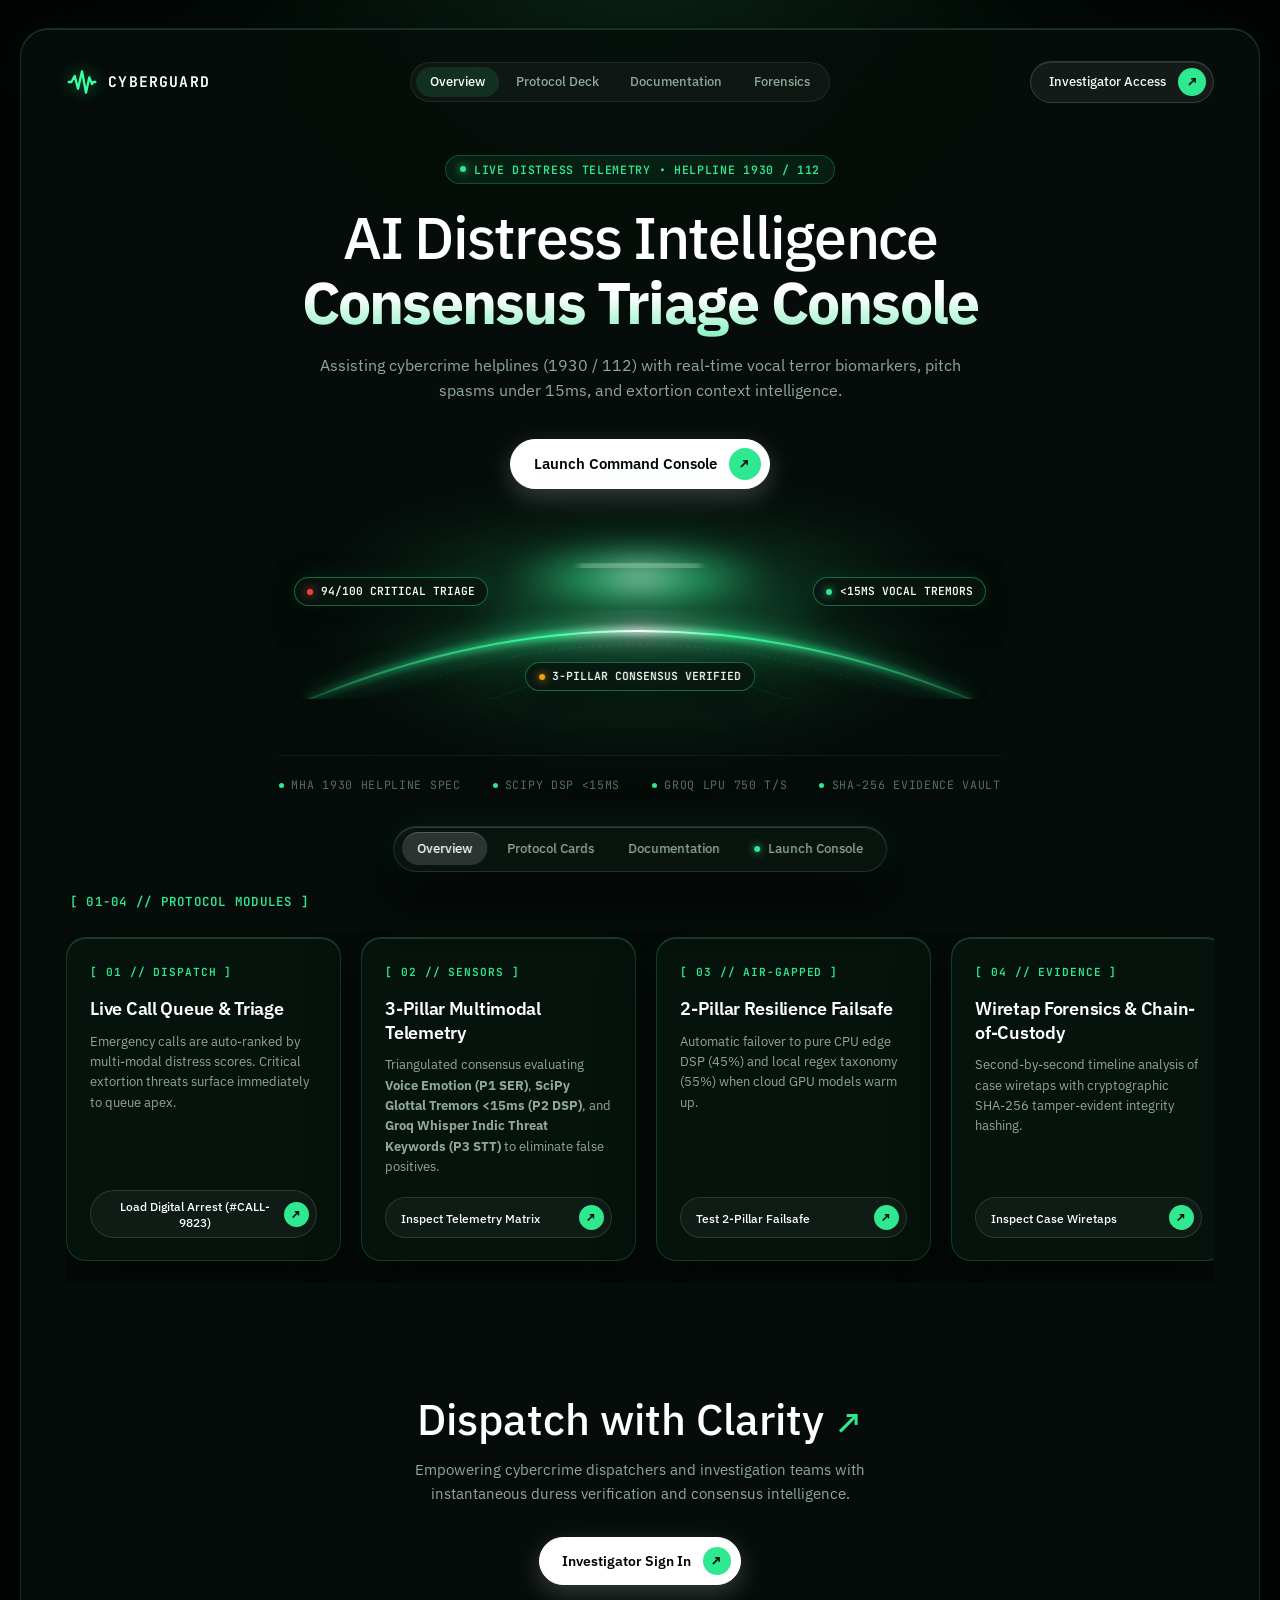
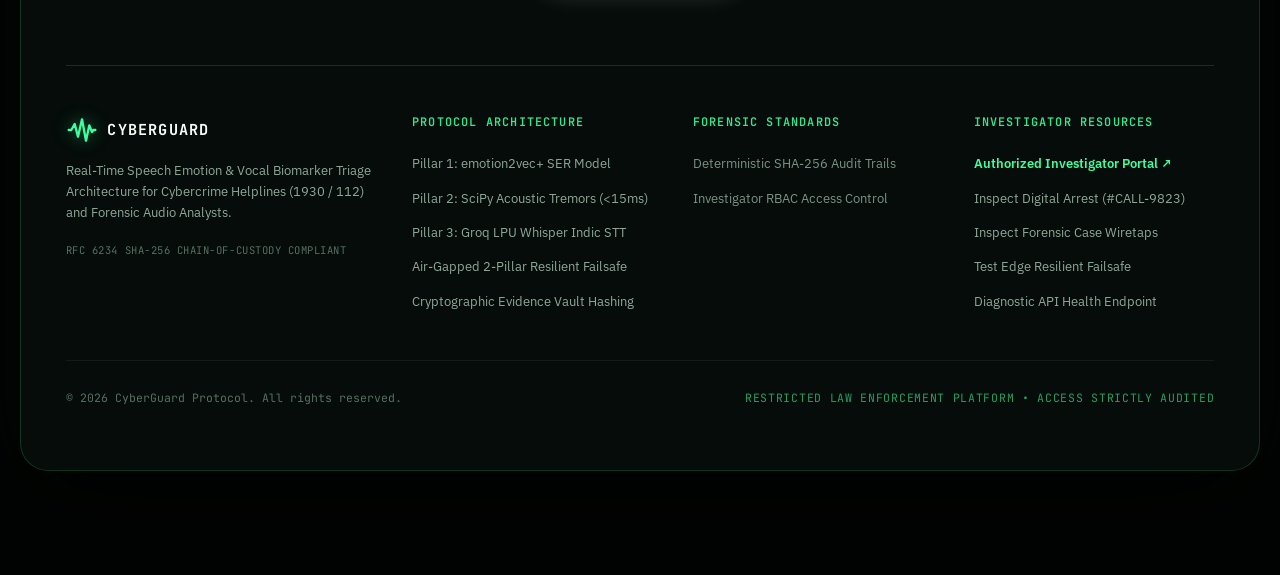
==== commit 6ed27ad4: "feat(logo): replace old waveform SVG with audio-waveform.svg at 32x32px everywhere" ====
--- a/frontend/index.html
+++ b/frontend/index.html
@@ -124,8 +124,8 @@
         <header class="app-header">
             <div class="brand">
                 <span class="brand-mark" aria-hidden="true">
-                    <svg width="54" height="28" viewBox="0 0 48 48" xmlns="http://www.w3.org/2000/svg" fill="none" stroke="currentColor" stroke-linecap="round" stroke-linejoin="round" stroke-width="2.4">
-                        <path d="M3.5,25.018h9.8767l2.2775-10.9731,2.2775,20.1622L20.2092,9.0623l2.2775,29.8754L24.7642,9.1925,27.0417,36.428l2.2775-25.4062L31.5967,29.778l2.2775-16.2172,2.2775,11.3627H44.5"/>
+                    <svg xmlns="http://www.w3.org/2000/svg" width="32" height="32" viewBox="0 0 24 24" fill="none" stroke="currentColor" stroke-linecap="round" stroke-linejoin="round" stroke-width="1.75">
+                        <path d="M2 12h2l2.5-4.5L9 17l3-13l3 16l2.5-11.5l2 5l1-1.5H22"/>
                     </svg>
                 </span>
                 <div>
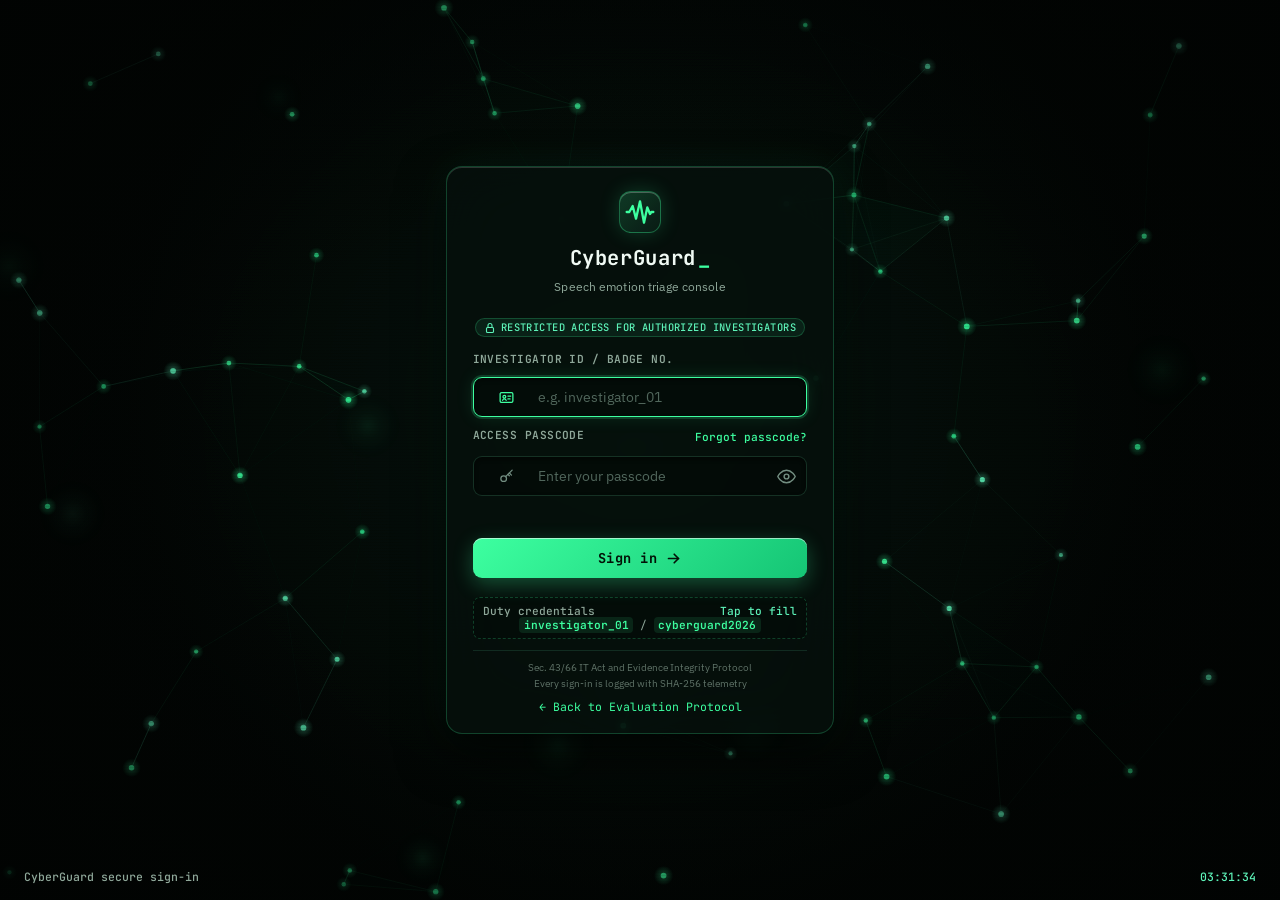
==== commit 6fad480f: "feat(forensics): add official Government of India / Section 63 BSA forensic chart-to-PDF report gene" ====
--- a/frontend/index.html
+++ b/frontend/index.html
@@ -5,7 +5,7 @@
     <meta charset="UTF-8">
     <meta name="viewport" content="width=device-width, initial-scale=1.0">
     <title>CyberGuard - Real-Time Speech Emotion & Call Triage Console</title>
-    <link rel="stylesheet" href="css/styles.css">
+    <link rel="stylesheet" href="css/styles.css?v=11">
     <link rel="preconnect" href="https://fonts.googleapis.com">
     <link rel="preconnect" href="https://fonts.gstatic.com" crossorigin>
     <link
@@ -65,11 +65,6 @@
                     <span class="btn-arrow">→</span>
                 </button>
 
-                <div class="auth-demo-hint">
-                    <span class="hint-label">Pre-Provisioned Duty Credentials:</span>
-                    <div><code>investigator_01</code> / <code>cyberguard2026</code></div>
-                </div>
-
                 <div class="auth-compliance-footer">
                     <span>Sec. 43/66 IT Act & Evidence Integrity Protocol</span>
                     <span>All sessions logged with SHA-256 telemetry</span>
@@ -102,7 +97,7 @@
                     <label for="forgotUsername">Investigator Unique ID</label>
                     <div class="input-wrap">
                         <span class="input-prefix">ID</span>
-                        <input type="text" id="forgotUsername" value="investigator_01" required />
+                        <input type="text" id="forgotUsername" placeholder="e.g. investigator_01" required />
                     </div>
                 </div>
 
@@ -124,8 +119,10 @@
         <header class="app-header">
             <div class="brand">
                 <span class="brand-mark" aria-hidden="true">
-                    <svg xmlns="http://www.w3.org/2000/svg" width="32" height="32" viewBox="0 0 24 24" fill="none" stroke="currentColor" stroke-linecap="round" stroke-linejoin="round" stroke-width="1.75">
-                        <path d="M2 12h2l2.5-4.5L9 17l3-13l3 16l2.5-11.5l2 5l1-1.5H22"/>
+                    <svg viewBox="0 0 24 24" width="20" height="20" fill="none" stroke="currentColor" stroke-width="2"
+                        stroke-linecap="round" stroke-linejoin="round">
+                        <path d="M12 3l8 3v6c0 4.5-3.2 8.3-8 9-4.8-.7-8-4.5-8-9V6l8-3z" />
+                        <path d="M9 12l2 2 4-4" />
                     </svg>
                 </span>
                 <div>
@@ -134,13 +131,13 @@
                 </div>
             </div>
             <div class="header-status">
+                <button type="button" class="btn-guide-nav" id="btnOpenGuide" title="Open Quick Demo Guide for Evaluators">
+                    <span>💡 Quick Guide</span>
+                </button>
                 <div class="investigator-pill" id="investigatorPill" style="display: none;">
                     <span class="badge-role" id="headerOfficerRole">OFFICER</span>
                     <span class="officer-id" id="headerOfficerId">INV-7842</span>
                     <span class="officer-name" id="headerOfficerName">Insp. Haziq Shaikh</span>
-                    <a href="landing.html" class="btn-admin-nav" title="Open Quick Evaluation Protocol & Landing Guide" style="text-decoration: none;">
-                        <span>📋 Evaluation Guide</span>
-                    </a>
                     <a href="admin.html" class="btn-admin-nav" id="btnAdminNav" style="display: none;" title="Open Station Commander Roster & Admin Console">
                         <span>🛡️ Station Admin</span>
                     </a>
@@ -153,6 +150,46 @@
                 </div>
             </div>
         </header>
+
+        <!-- ============ 2-PILLAR FALLBACK BANNER ============ -->
+        <!-- Shown dynamically when emotion2vec+ HF Space is sleeping/warming up -->
+        <div class="fallback-banner" id="fallbackBanner" role="status" aria-live="polite" hidden>
+            <div class="fallback-banner-inner">
+                <div class="fallback-icon-wrap">
+                    <span class="fallback-pulse"></span>
+                    <svg viewBox="0 0 24 24" width="16" height="16" fill="none" stroke="currentColor"
+                        stroke-width="2" stroke-linecap="round" stroke-linejoin="round" aria-hidden="true">
+                        <path d="M10.29 3.86L1.82 18a2 2 0 0 0 1.71 3h16.94a2 2 0 0 0 1.71-3L13.71 3.86a2 2 0 0 0-3.42 0z"/>
+                        <line x1="12" y1="9" x2="12" y2="13"/>
+                        <line x1="12" y1="17" x2="12.01" y2="17"/>
+                    </svg>
+                </div>
+                <div class="fallback-text">
+                    <div class="fallback-title-row">
+                        <strong>Speech Emotion AI Warming Up (HuggingFace ZeroGPU Standby)</strong>
+                        <span class="fallback-mode-tag">2-PILLAR FAILSAFE ACTIVE</span>
+                    </div>
+                    <p class="fallback-desc">
+                        Pillar 1 (emotion2vec+) is waking up. Triage is currently running on <strong>Pillar 2 (Acoustic DSP Tremors)</strong> + <strong>Pillar 3 (Keyword & Threat Taxonomy)</strong> with calibrated multi-modal re-weighting. Zero triage interruption.
+                    </p>
+                </div>
+                <div class="fallback-pillars">
+                    <span class="f-pillar standby" title="Pillar 1: Speech Emotion Recognition (Connecting / Standby)">
+                        <span class="f-pillar-dot standby-dot"></span>
+                        P1: Emotion (Standby)
+                    </span>
+                    <span class="f-pillar active" title="Pillar 2: Acoustic Biomarkers & Pitch Volatility (Active)">
+                        <span class="f-pillar-dot active-dot"></span>
+                        P2: Acoustic DSP (Active)
+                    </span>
+                    <span class="f-pillar active" title="Pillar 3: Keyword Threat Analysis & Groq LLM (Active)">
+                        <span class="f-pillar-dot active-dot"></span>
+                        P3: Keywords (Active)
+                    </span>
+                </div>
+            </div>
+        </div>
+        <!-- ===================================================== -->
 
         <div class="console-grid">
 
@@ -213,9 +250,15 @@
                         <h2>Active call <span class="call-ref" id="activeCallId">#CALL-9823</span></h2>
                         <p class="subtitle">Live multimodal telemetry stream</p>
                     </div>
-                    <div class="live-priority-indicator">
-                        <span class="pill-label">Triage status</span>
-                        <span class="pill-value critical" id="livePriority">CRITICAL</span>
+                    <div style="display: flex; align-items: center; gap: 0.65rem;">
+                        <button class="btn-guide-nav" id="btnExportActiveCallPdf" type="button" title="Export current call telemetry as official Indian Police forensic dossier PDF" style="border-color: rgba(61, 255, 160, 0.4); background: rgba(61, 255, 160, 0.1); color: #3dffa0; gap: 0.35rem;">
+                            <svg viewBox="0 0 24 24" width="13" height="13" fill="none" stroke="currentColor" stroke-width="2.2" stroke-linecap="round" stroke-linejoin="round"><path d="M14 2H6a2 2 0 0 0-2 2v16a2 2 0 0 0 2 2h12a2 2 0 0 0 2-2V8z"/><polyline points="14 2 14 8 20 8"/><line x1="16" y1="13" x2="8" y2="13"/><line x1="16" y1="17" x2="8" y2="17"/></svg>
+                            <span>Export PDF Dossier</span>
+                        </button>
+                        <div class="live-priority-indicator">
+                            <span class="pill-label">Triage status</span>
+                            <span class="pill-value critical" id="livePriority">CRITICAL</span>
+                        </div>
                     </div>
                 </div>
 
@@ -246,7 +289,22 @@
                     <div class="detail-main">
                         <!-- Waveform & Audio Meter -->
                         <section class="block">
-                            <h3 class="block-title">Voice signal</h3>
+                            <div class="block-header-flex">
+                                <h3 class="block-title">Voice signal</h3>
+                                <!-- Tactical Audio Playback Controls for Pre-Recorded Files -->
+                                <div class="audio-playback-bar" id="audioPlaybackBar" style="display: none;">
+                                    <button type="button" class="btn-playback-toggle" id="btnPlaybackToggle" title="Play / Pause Audio Wiretap">
+                                        <svg class="icon-play" id="playbackIconPlay" viewBox="0 0 24 24" width="13" height="13" fill="currentColor"><polygon points="6 3 20 12 6 21 6 3"/></svg>
+                                        <svg class="icon-pause" id="playbackIconPause" viewBox="0 0 24 24" width="13" height="13" fill="currentColor" style="display:none;"><rect x="6" y="4" width="4" height="16"/><rect x="14" y="4" width="4" height="16"/></svg>
+                                        <span id="playbackToggleLabel">Play</span>
+                                    </button>
+                                    <span class="playback-timer" id="playbackTimer">00:00 / 00:00</span>
+                                    <div class="playback-progress" id="playbackProgress" title="Click to seek">
+                                        <div class="playback-progress-fill" id="playbackProgressFill"></div>
+                                    </div>
+                                    <audio id="preRecordedAudio" preload="auto" style="display:none;"></audio>
+                                </div>
+                            </div>
                             <div class="visualizer-container">
                                 <div class="signal-scroll" id="signalScroll" tabindex="0"
                                     aria-label="Voice signal timeline. Scroll sideways to review earlier audio.">
@@ -339,6 +397,7 @@
                         <span class="demo-label">Demo scenarios</span>
                         <button class="btn-warning" id="btnSimulatePanic">Simulate Scam Distress Call</button>
                         <button class="btn-secondary" id="btnSimulateCalm">Simulate Calm Inquiry</button>
+                        <button class="btn-amber" id="btnSimulateFallback" title="Demonstrate automatic 2-Pillar failsafe when HF ZeroGPU is warming up">⚠️ Simulate 2-Pillar Failsafe</button>
                     </div>
                 </div>
 
@@ -428,6 +487,10 @@
                 </div>
 
                 <div class="modal-actions">
+                    <button class="btn-primary" id="btnExportForensicPdf" type="button" style="background: linear-gradient(135deg, #059669, #10b981); color: #022c15; border: 1px solid #34d399; font-weight: 700; display: inline-flex; align-items: center; gap: 0.45rem;">
+                        <svg viewBox="0 0 24 24" width="15" height="15" fill="none" stroke="currentColor" stroke-width="2.2" stroke-linecap="round" stroke-linejoin="round"><path d="M14 2H6a2 2 0 0 0-2 2v16a2 2 0 0 0 2 2h12a2 2 0 0 0 2-2V8z"/><polyline points="14 2 14 8 20 8"/><line x1="16" y1="13" x2="8" y2="13"/><line x1="16" y1="17" x2="8" y2="17"/></svg>
+                        <span>Export Police Dossier (PDF)</span>
+                    </button>
                     <button class="btn-primary" id="btnLoadIntoMonitor">Load Into Active Call Monitor</button>
                     <button class="btn-secondary" id="btnCloseModalBottom">Close Report</button>
                 </div>
@@ -519,6 +582,10 @@
                 </div>
 
                 <div class="modal-actions">
+                    <button class="btn-primary" id="btnExportLivePdf" type="button" style="background: linear-gradient(135deg, #059669, #10b981); color: #022c15; border: 1px solid #34d399; font-weight: 700; display: inline-flex; align-items: center; gap: 0.45rem;">
+                        <svg viewBox="0 0 24 24" width="15" height="15" fill="none" stroke="currentColor" stroke-width="2.2" stroke-linecap="round" stroke-linejoin="round"><path d="M14 2H6a2 2 0 0 0-2 2v16a2 2 0 0 0 2 2h12a2 2 0 0 0 2-2V8z"/><polyline points="14 2 14 8 20 8"/><line x1="16" y1="13" x2="8" y2="13"/><line x1="16" y1="17" x2="8" y2="17"/></svg>
+                        <span>Export Police Dossier (PDF)</span>
+                    </button>
                     <button class="btn-primary" id="btnSaveLiveCall">Retain in Active Call History</button>
                     <button class="btn-secondary" id="btnCloseLiveModalBottom">Close Report</button>
                 </div>
@@ -526,7 +593,103 @@
         </div>
     </div>
 
-    <script src="js/app.js?v=4"></script>
+    <!-- ============ QUICK EVALUATOR GUIDE MODAL ============ -->
+    <div class="modal-overlay" id="guideModal">
+        <div class="modal-window guide-modal-window" role="dialog" aria-modal="true" aria-labelledby="guideModalTitle">
+            <div class="modal-header">
+                <div class="guide-header-title">
+                    <span class="guide-radar-icon" aria-hidden="true">
+                        <svg viewBox="0 0 24 24" width="18" height="18" fill="none" stroke="currentColor" stroke-width="2" stroke-linecap="round" stroke-linejoin="round">
+                            <circle cx="12" cy="12" r="9"/>
+                            <path d="M12 3a9 9 0 0 1 9 9"/>
+                            <circle cx="12" cy="12" r="3"/>
+                        </svg>
+                    </span>
+                    <div>
+                        <h3 id="guideModalTitle">CyberGuard Quick Evaluation Protocol</h3>
+                        <p class="guide-subtitle">FAST-TRACK DEMO WALKTHROUGH FOR JURY & COMMANDERS</p>
+                    </div>
+                </div>
+                <button class="modal-close-btn" id="btnCloseGuide" aria-label="Close guide">&times;</button>
+            </div>
+            
+            <div class="modal-body guide-modal-body">
+                <div class="guide-grid">
+                    <!-- Step 1 -->
+                    <div class="guide-card">
+                        <div class="guide-card-head">
+                            <span class="guide-card-num">01</span>
+                            <h4>Live Call Queue & Triage</h4>
+                        </div>
+                        <p>Incoming emergency calls are auto-ranked by Multi-Modal Urgency (0–100). Severe distress calls surface dynamically to the queue top.</p>
+                        <div class="guide-card-actions">
+                            <button type="button" class="btn-guide-action" id="guideActionPanic">
+                                <span>Load Digital Arrest (#CALL-9823)</span>
+                                <span class="action-arrow">→</span>
+                            </button>
+                        </div>
+                    </div>
+
+                    <!-- Step 2 -->
+                    <div class="guide-card">
+                        <div class="guide-card-head">
+                            <span class="guide-card-num">02</span>
+                            <h4>3-Pillar Multimodal Telemetry</h4>
+                        </div>
+                        <p>Simultaneous evaluation of Voice Emotion (P1), SciPy Vocal Tremors &lt;15ms (P2), and Indic Threat Keywords (P3).</p>
+                        <div class="guide-pillar-tags">
+                            <span class="tag-chip p1">P1 Emotion (SER)</span>
+                            <span class="tag-chip p2">P2 Acoustic DSP</span>
+                            <span class="tag-chip p3">P3 Groq Whisper</span>
+                        </div>
+                    </div>
+
+                    <!-- Step 3 -->
+                    <div class="guide-card">
+                        <div class="guide-card-head">
+                            <span class="guide-card-num">03</span>
+                            <h4>2-Pillar Resilience Failsafe</h4>
+                        </div>
+                        <p>When the Hugging Face GPU model is warming up, system dynamically re-weights to 2-Pillar mode with zero triage downtime.</p>
+                        <div class="guide-card-actions">
+                            <button type="button" class="btn-guide-action amber" id="guideActionFallback">
+                                <span>Test 2-Pillar Failsafe</span>
+                                <span class="action-arrow">→</span>
+                            </button>
+                        </div>
+                    </div>
+
+                    <!-- Step 4 -->
+                    <div class="guide-card">
+                        <div class="guide-card-head">
+                            <span class="guide-card-num">04</span>
+                            <h4>Wiretap Forensics & Chain-of-Custody</h4>
+                        </div>
+                        <p>Analyze recorded wiretaps or upload audio. Produces a second-by-second timeline with cryptographic SHA-256 evidence hashing.</p>
+                        <div class="guide-card-actions">
+                            <button type="button" class="btn-guide-action cyan" id="guideActionForensic">
+                                <span>Inspect Case Wiretaps</span>
+                                <span class="action-arrow">→</span>
+                            </button>
+                        </div>
+                    </div>
+                </div>
+            </div>
+
+            <div class="modal-actions guide-modal-actions">
+                <label class="guide-checkbox-wrap">
+                    <input type="checkbox" id="guideDoNotShow">
+                    <span>Don't auto-launch on startup</span>
+                </label>
+                <button type="button" class="btn-primary" id="btnDismissGuide">Begin Evaluation →</button>
+            </div>
+        </div>
+    </div>
+    <!-- ===================================================== -->
+    <!-- OFFICIAL GOVERNMENT OF INDIA / POLICE DEPARTMENT FORENSIC DOSSIER PRINT CONTAINER -->
+    <div id="policeDossierPrintContainer" class="police-dossier-print" aria-hidden="true"></div>
+
+    <script src="js/app.js?v=12"></script>
 </body>
 
 </html>
--- a/frontend/css/styles.css
+++ b/frontend/css/styles.css
@@ -3121,3 +3121,497 @@
     }
 }
 
+/* =========================================================================
+   OFFICIAL GOVERNMENT OF INDIA / POLICE DEPARTMENT FORENSIC DOSSIER (PDF PRINT)
+   Conforms to Section 63 of Bharatiya Sakshya Adhiniyam, 2023 (BSA)
+   ========================================================================= */
+#policeDossierPrintContainer {
+    display: none;
+}
+
+@media print {
+    *, *::before, *::after {
+        box-shadow: none !important;
+        text-shadow: none !important;
+    }
+
+    html, body {
+        background: #ffffff !important;
+        color: #0f172a !important;
+        font-family: -apple-system, BlinkMacSystemFont, "Segoe UI", Roboto, "Helvetica Neue", Arial, sans-serif !important;
+        margin: 0 !important;
+        padding: 0 !important;
+        font-size: 9pt !important;
+        line-height: 1.35 !important;
+        -webkit-print-color-adjust: exact !important;
+        print-color-adjust: exact !important;
+    }
+
+    /* Hide entire Web UI during printing */
+    body.dark-theme::before,
+    body.dark-theme::after,
+    header.console-header,
+    .console-grid,
+    .modal-overlay,
+    .toast-stack,
+    #guideModal,
+    .admin-container {
+        display: none !important;
+        visibility: hidden !important;
+    }
+
+    /* Show only the Police Forensic Dossier */
+    #policeDossierPrintContainer {
+        display: block !important;
+        visibility: visible !important;
+        position: static !important;
+        width: 100% !important;
+        margin: 0 !important;
+        padding: 0 !important;
+        background: #ffffff !important;
+        color: #0f172a !important;
+    }
+
+    @page {
+        size: A4 portrait;
+        margin: 10mm 12mm 12mm 12mm;
+    }
+
+    .dossier-page-break {
+        page-break-before: always;
+        break-before: page;
+    }
+
+    .dossier-keep-together {
+        page-break-inside: avoid;
+        break-inside: avoid;
+    }
+
+    .dossier-doc {
+        max-width: 100%;
+        margin: 0 auto;
+        color: #0f172a;
+    }
+
+    .dossier-header {
+        border-bottom: 2.5px solid #0f172a;
+        padding-bottom: 8px;
+        margin-bottom: 10px;
+    }
+
+    .dossier-gov-banner {
+        display: flex;
+        align-items: center;
+        justify-content: space-between;
+        gap: 12px;
+    }
+
+    .dossier-emblem-wrap {
+        width: 52px;
+        height: 52px;
+        flex-shrink: 0;
+    }
+
+    .dossier-gov-title {
+        text-align: center;
+        flex-grow: 1;
+    }
+
+    .dossier-gov-title h1 {
+        font-size: 13pt;
+        font-weight: 800;
+        letter-spacing: 0.05em;
+        text-transform: uppercase;
+        color: #042f2e;
+        margin: 0 0 2px 0;
+    }
+
+    .dossier-gov-title h2 {
+        font-size: 10pt;
+        font-weight: 700;
+        letter-spacing: 0.03em;
+        text-transform: uppercase;
+        color: #0f172a;
+        margin: 0 0 2px 0;
+    }
+
+    .dossier-gov-title h3 {
+        font-size: 8.5pt;
+        font-weight: 600;
+        color: #047857;
+        margin: 0 0 2px 0;
+        letter-spacing: 0.02em;
+    }
+
+    .dossier-gov-title p {
+        font-size: 6.8pt;
+        color: #64748b;
+        margin: 0;
+        font-style: italic;
+    }
+
+    .dossier-badge-col {
+        text-align: right;
+        flex-shrink: 0;
+    }
+
+    .dossier-stamp-box {
+        display: inline-block;
+        border: 1.5px solid #b91c1c;
+        color: #b91c1c;
+        padding: 2.5px 6px;
+        font-size: 6.5pt;
+        font-weight: 800;
+        letter-spacing: 0.08em;
+        text-transform: uppercase;
+        border-radius: 3px;
+        margin-bottom: 3px;
+    }
+
+    .dossier-ref-tag {
+        font-family: 'JetBrains Mono', Courier, monospace;
+        font-size: 7.2pt;
+        color: #334155;
+        font-weight: 600;
+    }
+
+    /* Section Styling */
+    .dossier-section {
+        margin-bottom: 10px;
+        page-break-inside: avoid;
+        break-inside: avoid;
+    }
+
+    .dossier-sec-head {
+        background: #f1f5f9;
+        border-left: 3.5px solid #047857;
+        padding: 3.5px 8px;
+        font-size: 8pt;
+        font-weight: 800;
+        text-transform: uppercase;
+        letter-spacing: 0.04em;
+        color: #0f172a;
+        margin-bottom: 6px;
+        display: flex;
+        justify-content: space-between;
+        align-items: center;
+    }
+
+    .dossier-grid-4 {
+        display: grid;
+        grid-template-columns: repeat(4, 1fr);
+        gap: 6px;
+        margin-bottom: 6px;
+    }
+
+    .dossier-cell {
+        border: 1px solid #e2e8f0;
+        border-radius: 4px;
+        padding: 4px 7px;
+        background: #fafafa;
+    }
+
+    .dossier-cell-label {
+        font-size: 6.2pt;
+        text-transform: uppercase;
+        font-weight: 700;
+        color: #64748b;
+        margin-bottom: 1.5px;
+        letter-spacing: 0.03em;
+    }
+
+    .dossier-cell-val {
+        font-size: 8pt;
+        font-weight: 700;
+        color: #0f172a;
+    }
+
+    .dossier-hash-strip {
+        background: #f8fafc;
+        border: 1px dashed #cbd5e1;
+        border-radius: 4px;
+        padding: 3.5px 8px;
+        font-family: 'JetBrains Mono', Courier, monospace;
+        font-size: 6.8pt;
+        color: #334155;
+        word-break: break-all;
+        margin-bottom: 8px;
+        display: flex;
+        align-items: center;
+        gap: 6px;
+    }
+
+    /* Executive Assessment Box */
+    .dossier-exec-box {
+        display: grid;
+        grid-template-columns: 130px 1fr;
+        gap: 10px;
+        border: 1.5px solid #cbd5e1;
+        border-radius: 6px;
+        padding: 7px 10px;
+        margin-bottom: 10px;
+        background: #ffffff;
+    }
+
+    .dossier-score-card {
+        text-align: center;
+        border-right: 1px solid #e2e8f0;
+        padding-right: 10px;
+        display: flex;
+        flex-direction: column;
+        justify-content: center;
+    }
+
+    .dossier-score-num {
+        font-size: 24pt;
+        font-weight: 900;
+        font-family: 'JetBrains Mono', monospace;
+        line-height: 1;
+        margin-bottom: 2px;
+    }
+
+    .dossier-score-num.crit { color: #b91c1c; }
+    .dossier-score-num.elev { color: #d97706; }
+    .dossier-score-num.rout { color: #059669; }
+
+    .dossier-score-badge {
+        display: inline-block;
+        padding: 2px 6px;
+        border-radius: 3px;
+        font-size: 6.8pt;
+        font-weight: 800;
+        text-transform: uppercase;
+        letter-spacing: 0.04em;
+    }
+
+    .dossier-score-badge.crit { background: #fee2e2; color: #991b1b; border: 1px solid #f87171; }
+    .dossier-score-badge.elev { background: #fef3c7; color: #92400e; border: 1px solid #fbbf24; }
+    .dossier-score-badge.rout { background: #d1fae5; color: #065f46; border: 1px solid #34d399; }
+
+    .dossier-advisory-content h4 {
+        margin: 0 0 3px 0;
+        font-size: 8pt;
+        font-weight: 800;
+        color: #0f172a;
+        text-transform: uppercase;
+    }
+
+    .dossier-advisory-content p {
+        margin: 0 0 5px 0;
+        font-size: 7.8pt;
+        line-height: 1.35;
+        color: #1e293b;
+    }
+
+    .dossier-tag-row {
+        display: flex;
+        flex-wrap: wrap;
+        gap: 4px;
+    }
+
+    .dossier-tag {
+        display: inline-block;
+        font-size: 6.5pt;
+        font-weight: 700;
+        font-family: 'JetBrains Mono', monospace;
+        padding: 1.5px 5px;
+        border-radius: 3px;
+        border: 1px solid #f87171;
+        background: #fef2f2;
+        color: #991b1b;
+    }
+
+    /* 3-Pillars Matrix */
+    .dossier-pillars-grid {
+        display: grid;
+        grid-template-columns: repeat(3, 1fr);
+        gap: 8px;
+        margin-bottom: 10px;
+    }
+
+    .dossier-pillar-card {
+        border: 1px solid #cbd5e1;
+        border-radius: 5px;
+        padding: 6px 8px;
+        background: #ffffff;
+    }
+
+    .dossier-pillar-title {
+        font-size: 7.2pt;
+        font-weight: 800;
+        text-transform: uppercase;
+        color: #047857;
+        border-bottom: 1px solid #e2e8f0;
+        padding-bottom: 2.5px;
+        margin-bottom: 5px;
+        letter-spacing: 0.03em;
+    }
+
+    .dossier-bar-row {
+        margin-bottom: 3.5px;
+    }
+
+    .dossier-bar-label {
+        display: flex;
+        justify-content: space-between;
+        font-size: 6.2pt;
+        font-weight: 600;
+        color: #475569;
+        margin-bottom: 1px;
+    }
+
+    .dossier-bar-track {
+        height: 5px;
+        background: #e2e8f0;
+        border-radius: 3px;
+        overflow: hidden;
+    }
+
+    .dossier-bar-fill {
+        height: 100%;
+        background: #059669;
+        border-radius: 3px;
+    }
+
+    .dossier-bar-fill.red { background: #dc2626; }
+    .dossier-bar-fill.amber { background: #d97706; }
+    .dossier-bar-fill.green { background: #059669; }
+
+    /* SVG Timeline Chart */
+    .dossier-chart-container {
+        border: 1px solid #e2e8f0;
+        border-radius: 5px;
+        padding: 6px 8px;
+        margin-bottom: 10px;
+        background: #ffffff;
+    }
+
+    .dossier-svg-chart {
+        width: 100%;
+        height: 80px;
+        display: block;
+    }
+
+    /* Tables */
+    .dossier-table {
+        width: 100%;
+        border-collapse: collapse;
+        font-size: 7.2pt;
+        margin-bottom: 10px;
+    }
+
+    .dossier-table th {
+        background: #f1f5f9;
+        border: 1px solid #cbd5e1;
+        padding: 3.5px 5px;
+        font-weight: 800;
+        text-transform: uppercase;
+        font-size: 6.2pt;
+        letter-spacing: 0.03em;
+        color: #334155;
+        text-align: left;
+    }
+
+    .dossier-table td {
+        border: 1px solid #e2e8f0;
+        padding: 3.5px 5px;
+        vertical-align: top;
+    }
+
+    .dossier-table tr:nth-child(even) td {
+        background: #f8fafc;
+    }
+
+    /* Verbatim Transcript Box */
+    .dossier-transcript-box {
+        border: 1px solid #cbd5e1;
+        border-radius: 5px;
+        padding: 7px 9px;
+        background: #fafafa;
+        font-size: 7.8pt;
+        line-height: 1.45;
+        font-style: italic;
+        color: #1e293b;
+        margin-bottom: 10px;
+    }
+
+    /* Statutory Certificate Box */
+    .dossier-cert-box {
+        border: 1.5px solid #0f172a;
+        border-radius: 6px;
+        padding: 7px 10px;
+        background: #fcfcfc;
+        margin-top: 8px;
+        page-break-inside: avoid;
+        break-inside: avoid;
+    }
+
+    .dossier-cert-title {
+        font-size: 7.8pt;
+        font-weight: 800;
+        text-transform: uppercase;
+        color: #0f172a;
+        margin-bottom: 3px;
+        text-align: center;
+        letter-spacing: 0.04em;
+    }
+
+    .dossier-cert-text {
+        font-size: 6.5pt;
+        line-height: 1.35;
+        color: #334155;
+        text-align: justify;
+        margin-bottom: 10px;
+    }
+
+    .dossier-sign-grid {
+        display: grid;
+        grid-template-columns: 1fr 1fr 1fr;
+        gap: 10px;
+        align-items: flex-end;
+    }
+
+    .dossier-sign-col {
+        font-size: 6.8pt;
+        color: #334155;
+    }
+
+    .dossier-sign-line {
+        border-top: 1px solid #0f172a;
+        padding-top: 3px;
+        margin-top: 20px;
+        font-weight: 700;
+        font-size: 7.2pt;
+        color: #0f172a;
+    }
+
+    .dossier-stamp-placeholder {
+        width: 65px;
+        height: 65px;
+        border: 1.5px dashed #047857;
+        border-radius: 50%;
+        margin: 0 auto;
+        display: flex;
+        align-items: center;
+        justify-content: center;
+        text-align: center;
+        font-size: 5.2pt;
+        font-weight: 700;
+        color: #047857;
+        text-transform: uppercase;
+        padding: 3px;
+        box-sizing: border-box;
+    }
+
+    .dossier-footer {
+        border-top: 1px solid #cbd5e1;
+        margin-top: 8px;
+        padding-top: 3px;
+        display: flex;
+        justify-content: space-between;
+        font-size: 6.2pt;
+        color: #64748b;
+    }
+}
+
+
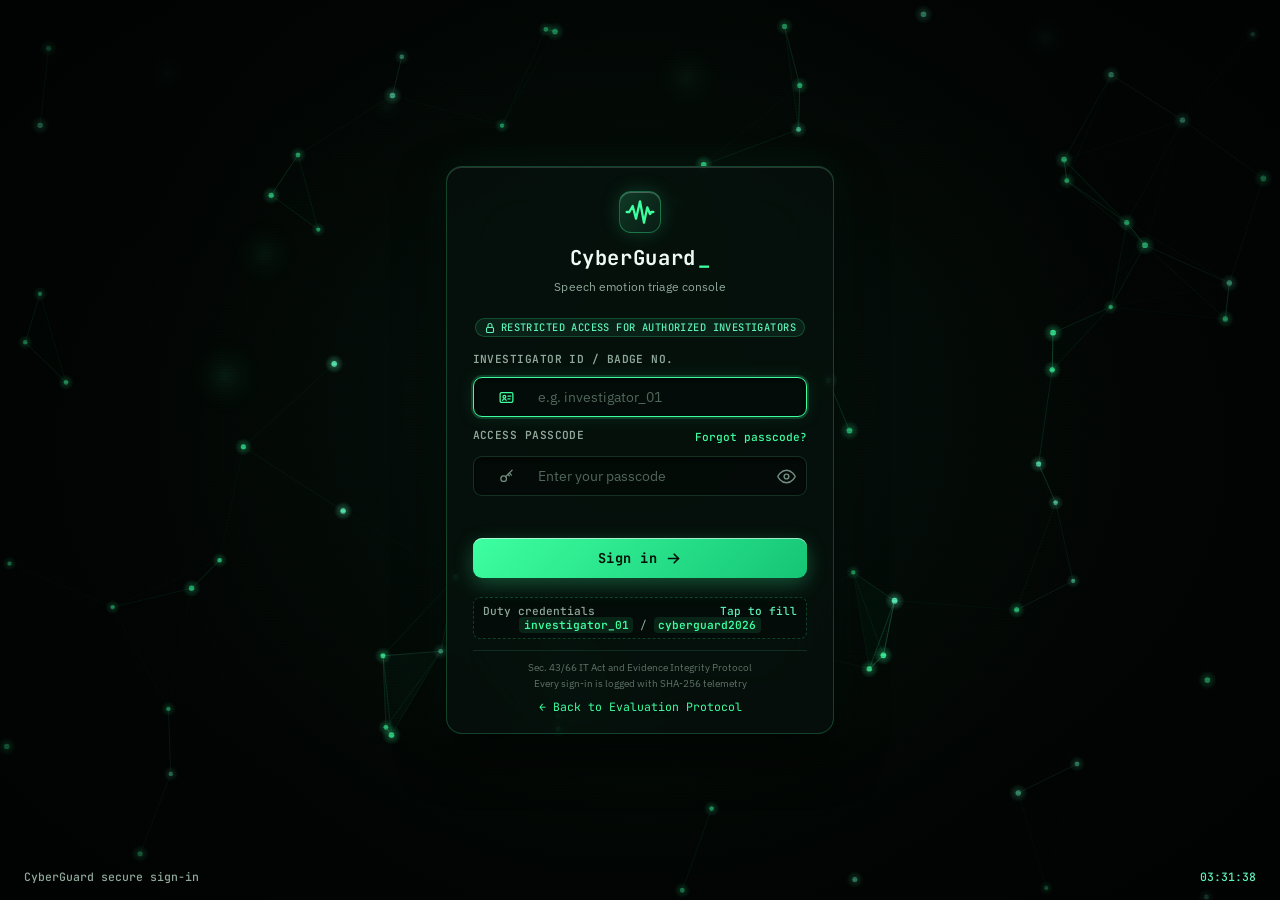
==== commit fafd0117: "fix(forensics): fix syntax error and dossierBodyContent reference in PDF generator" ====
--- a/frontend/index.html
+++ b/frontend/index.html
@@ -5,12 +5,60 @@
     <meta charset="UTF-8">
     <meta name="viewport" content="width=device-width, initial-scale=1.0">
     <title>CyberGuard - Real-Time Speech Emotion & Call Triage Console</title>
-    <link rel="stylesheet" href="css/styles.css?v=11">
+    <link rel="stylesheet" href="css/styles.css?v=21">
     <link rel="preconnect" href="https://fonts.googleapis.com">
     <link rel="preconnect" href="https://fonts.gstatic.com" crossorigin>
     <link
         href="https://fonts.googleapis.com/css2?family=IBM+Plex+Sans:wght@400;500;600;700&family=JetBrains+Mono:wght@400;600&display=swap"
         rel="stylesheet">
+    <style id="policeDossierInlinePrint">
+        #policeDossierPrintContainer {
+            display: none;
+        }
+
+        @media print {
+            html, body.dark-theme, body {
+                height: auto !important;
+                overflow: visible !important;
+                background: #ffffff !important;
+                color: #0f172a !important;
+                font-family: -apple-system, BlinkMacSystemFont, "Segoe UI", Roboto, Arial, sans-serif !important;
+                margin: 0 !important;
+                padding: 0 !important;
+                -webkit-print-color-adjust: exact !important;
+                print-color-adjust: exact !important;
+            }
+
+            body.dark-theme::before,
+            body.dark-theme::after,
+            header.console-header,
+            .console-grid,
+            .modal-overlay,
+            .toast-stack,
+            #guideModal,
+            .fallback-banner,
+            .admin-container {
+                display: none !important;
+                visibility: hidden !important;
+            }
+
+            #policeDossierPrintContainer {
+                display: block !important;
+                visibility: visible !important;
+                position: static !important;
+                width: 100% !important;
+                margin: 0 !important;
+                padding: 0 !important;
+                background: #ffffff !important;
+                color: #0f172a !important;
+            }
+
+            @page {
+                size: A4 portrait;
+                margin: 10mm 12mm 12mm 12mm;
+            }
+        }
+    </style>
 </head>
 
 <body class="dark-theme">
@@ -251,7 +299,7 @@
                         <p class="subtitle">Live multimodal telemetry stream</p>
                     </div>
                     <div style="display: flex; align-items: center; gap: 0.65rem;">
-                        <button class="btn-guide-nav" id="btnExportActiveCallPdf" type="button" title="Export current call telemetry as official Indian Police forensic dossier PDF" style="border-color: rgba(61, 255, 160, 0.4); background: rgba(61, 255, 160, 0.1); color: #3dffa0; gap: 0.35rem;">
+                        <button class="btn-guide-nav" id="btnExportActiveCallPdf" type="button" onclick="generatePoliceDossierPDF('active')" title="Export current call telemetry as official Indian Police forensic dossier PDF" style="border-color: rgba(61, 255, 160, 0.4); background: rgba(61, 255, 160, 0.1); color: #3dffa0; gap: 0.35rem; cursor: pointer;">
                             <svg viewBox="0 0 24 24" width="13" height="13" fill="none" stroke="currentColor" stroke-width="2.2" stroke-linecap="round" stroke-linejoin="round"><path d="M14 2H6a2 2 0 0 0-2 2v16a2 2 0 0 0 2 2h12a2 2 0 0 0 2-2V8z"/><polyline points="14 2 14 8 20 8"/><line x1="16" y1="13" x2="8" y2="13"/><line x1="16" y1="17" x2="8" y2="17"/></svg>
                             <span>Export PDF Dossier</span>
                         </button>
@@ -487,7 +535,7 @@
                 </div>
 
                 <div class="modal-actions">
-                    <button class="btn-primary" id="btnExportForensicPdf" type="button" style="background: linear-gradient(135deg, #059669, #10b981); color: #022c15; border: 1px solid #34d399; font-weight: 700; display: inline-flex; align-items: center; gap: 0.45rem;">
+                    <button class="btn-primary" id="btnExportForensicPdf" type="button" onclick="generatePoliceDossierPDF('forensic')" style="background: linear-gradient(135deg, #059669, #10b981); color: #022c15; border: 1px solid #34d399; font-weight: 700; display: inline-flex; align-items: center; gap: 0.45rem; cursor: pointer;">
                         <svg viewBox="0 0 24 24" width="15" height="15" fill="none" stroke="currentColor" stroke-width="2.2" stroke-linecap="round" stroke-linejoin="round"><path d="M14 2H6a2 2 0 0 0-2 2v16a2 2 0 0 0 2 2h12a2 2 0 0 0 2-2V8z"/><polyline points="14 2 14 8 20 8"/><line x1="16" y1="13" x2="8" y2="13"/><line x1="16" y1="17" x2="8" y2="17"/></svg>
                         <span>Export Police Dossier (PDF)</span>
                     </button>
@@ -582,7 +630,7 @@
                 </div>
 
                 <div class="modal-actions">
-                    <button class="btn-primary" id="btnExportLivePdf" type="button" style="background: linear-gradient(135deg, #059669, #10b981); color: #022c15; border: 1px solid #34d399; font-weight: 700; display: inline-flex; align-items: center; gap: 0.45rem;">
+                    <button class="btn-primary" id="btnExportLivePdf" type="button" onclick="generatePoliceDossierPDF('live')" style="background: linear-gradient(135deg, #059669, #10b981); color: #022c15; border: 1px solid #34d399; font-weight: 700; display: inline-flex; align-items: center; gap: 0.45rem; cursor: pointer;">
                         <svg viewBox="0 0 24 24" width="15" height="15" fill="none" stroke="currentColor" stroke-width="2.2" stroke-linecap="round" stroke-linejoin="round"><path d="M14 2H6a2 2 0 0 0-2 2v16a2 2 0 0 0 2 2h12a2 2 0 0 0 2-2V8z"/><polyline points="14 2 14 8 20 8"/><line x1="16" y1="13" x2="8" y2="13"/><line x1="16" y1="17" x2="8" y2="17"/></svg>
                         <span>Export Police Dossier (PDF)</span>
                     </button>
@@ -689,7 +737,7 @@
     <!-- OFFICIAL GOVERNMENT OF INDIA / POLICE DEPARTMENT FORENSIC DOSSIER PRINT CONTAINER -->
     <div id="policeDossierPrintContainer" class="police-dossier-print" aria-hidden="true"></div>
 
-    <script src="js/app.js?v=12"></script>
+    <script src="js/app.js?v=21"></script>
 </body>
 
 </html>
--- a/frontend/css/styles.css
+++ b/frontend/css/styles.css
@@ -207,208 +207,6 @@
     box-shadow: 0 0 0 3px rgba(16, 185, 129, 0.2);
 }
 
-.status-indicator.standby {
-    width: 8px;
-    height: 8px;
-    flex-shrink: 0;
-    border-radius: 50%;
-    background: #f59e0b;
-    box-shadow: 0 0 0 3px rgba(245, 158, 11, 0.25);
-    animation: dotBlink 1.4s ease-in-out infinite;
-}
-
-/* =========================================================================
-   TWO-PILLAR FALLBACK BANNER (High-Resilience Failsafe Mode)
-   Shown when emotion2vec+ (HF ZeroGPU) is sleeping / warming up
-   ========================================================================= */
-.fallback-banner {
-    width: 100%;
-    margin-bottom: 0.85rem;
-    padding: 0.75rem 1.15rem;
-    border-radius: 12px;
-    background: linear-gradient(135deg, rgba(245, 158, 11, 0.12), rgba(20, 16, 8, 0.85));
-    border: 1px solid rgba(245, 158, 11, 0.35);
-    box-shadow: 0 0 20px rgba(245, 158, 11, 0.08), inset 0 1px 0 rgba(255, 255, 255, 0.08);
-    -webkit-backdrop-filter: blur(16px);
-    backdrop-filter: blur(16px);
-    animation: bannerSlideIn 0.3s cubic-bezier(0.16, 1, 0.3, 1);
-    transition: opacity 0.25s ease, transform 0.25s ease;
-}
-
-.fallback-banner[hidden] {
-    display: none !important;
-}
-
-@keyframes bannerSlideIn {
-    from {
-        opacity: 0;
-        transform: translateY(-8px);
-    }
-    to {
-        opacity: 1;
-        transform: translateY(0);
-    }
-}
-
-.fallback-banner-inner {
-    display: flex;
-    align-items: center;
-    gap: 1rem;
-    justify-content: space-between;
-    flex-wrap: wrap;
-}
-
-.fallback-icon-wrap {
-    position: relative;
-    display: flex;
-    align-items: center;
-    justify-content: center;
-    width: 34px;
-    height: 34px;
-    border-radius: 9px;
-    background: rgba(245, 158, 11, 0.18);
-    border: 1px solid rgba(245, 158, 11, 0.45);
-    color: #fbbf24;
-    flex-shrink: 0;
-}
-
-.fallback-pulse {
-    position: absolute;
-    inset: -3px;
-    border-radius: 12px;
-    border: 1px solid rgba(245, 158, 11, 0.5);
-    animation: fallbackPulseRing 2s infinite;
-}
-
-@keyframes fallbackPulseRing {
-    0% {
-        transform: scale(0.95);
-        opacity: 0.9;
-    }
-    70% {
-        transform: scale(1.15);
-        opacity: 0;
-    }
-    100% {
-        transform: scale(1.15);
-        opacity: 0;
-    }
-}
-
-.fallback-text {
-    flex: 1;
-    min-width: 280px;
-    display: flex;
-    flex-direction: column;
-    gap: 0.2rem;
-}
-
-.fallback-title-row {
-    display: flex;
-    align-items: center;
-    gap: 0.65rem;
-    flex-wrap: wrap;
-}
-
-.fallback-title-row strong {
-    font-size: 0.88rem;
-    font-weight: 600;
-    color: #fef3c7;
-    letter-spacing: -0.01em;
-}
-
-.fallback-mode-tag {
-    display: inline-flex;
-    align-items: center;
-    font-family: var(--font-mono, 'JetBrains Mono', monospace);
-    font-size: 0.66rem;
-    font-weight: 700;
-    letter-spacing: 0.04em;
-    padding: 0.15rem 0.5rem;
-    border-radius: 4px;
-    background: rgba(245, 158, 11, 0.22);
-    border: 1px solid rgba(245, 158, 11, 0.55);
-    color: #fde68a;
-    text-transform: uppercase;
-}
-
-.fallback-desc {
-    margin: 0;
-    font-size: 0.77rem;
-    color: rgba(229, 231, 235, 0.82);
-    line-height: 1.4;
-}
-
-.fallback-desc strong {
-    color: #fff;
-    font-weight: 600;
-}
-
-.fallback-pillars {
-    display: flex;
-    align-items: center;
-    gap: 0.5rem;
-    flex-shrink: 0;
-}
-
-.f-pillar {
-    display: inline-flex;
-    align-items: center;
-    gap: 0.4rem;
-    padding: 0.3rem 0.65rem;
-    border-radius: 999px;
-    font-size: 0.72rem;
-    font-family: var(--font-mono, 'JetBrains Mono', monospace);
-    font-weight: 600;
-}
-
-.f-pillar.standby {
-    background: rgba(245, 158, 11, 0.12);
-    border: 1px dashed rgba(245, 158, 11, 0.45);
-    color: #fbbf24;
-}
-
-.f-pillar.active {
-    background: rgba(16, 185, 129, 0.14);
-    border: 1px solid rgba(16, 185, 129, 0.45);
-    color: #34d399;
-}
-
-.f-pillar-dot {
-    width: 6px;
-    height: 6px;
-    border-radius: 50%;
-}
-
-.f-pillar-dot.standby-dot {
-    background: #f59e0b;
-    box-shadow: 0 0 6px #f59e0b;
-    animation: dotBlink 1.4s ease-in-out infinite;
-}
-
-.f-pillar-dot.active-dot {
-    background: #10b981;
-    box-shadow: 0 0 6px #10b981;
-}
-
-@keyframes dotBlink {
-    0%, 100% { opacity: 1; transform: scale(1); }
-    50% { opacity: 0.3; transform: scale(0.8); }
-}
-
-@media (max-width: 900px) {
-    .fallback-banner-inner {
-        flex-direction: column;
-        align-items: flex-start;
-        gap: 0.65rem;
-    }
-    .fallback-pillars {
-        width: 100%;
-        justify-content: flex-start;
-        overflow-x: auto;
-    }
-}
-
 .console-grid {
     display: grid;
     grid-template-columns: 350px minmax(0, 1fr);
@@ -724,19 +522,6 @@
     background: rgba(239, 68, 68, 0.22);
 }
 
-.btn-amber {
-    background: rgba(245, 158, 11, 0.12);
-    border-color: rgba(245, 158, 11, 0.5);
-    color: #fde68a;
-    transition: background 0.2s, border-color 0.2s, color 0.2s;
-}
-
-.btn-amber:hover {
-    background: rgba(245, 158, 11, 0.25);
-    border-color: #fbbf24;
-    color: #fff;
-}
-
 .btn-sm {
     flex-shrink: 0;
     padding: 0.4rem 0.75rem;
@@ -927,86 +712,6 @@
     font-size: 0.82rem;
     font-weight: 600;
     color: var(--muted);
-}
-
-.block-header-flex {
-    display: flex;
-    justify-content: space-between;
-    align-items: center;
-    margin-bottom: 0.55rem;
-    flex-wrap: wrap;
-    gap: 0.5rem;
-}
-
-.block-header-flex .block-title {
-    margin-bottom: 0;
-}
-
-/* ---------- Pre-Recorded Audio Playback Controls ---------- */
-.audio-playback-bar {
-    display: inline-flex;
-    align-items: center;
-    gap: 0.65rem;
-    padding: 0.22rem 0.65rem;
-    border-radius: 999px;
-    background: rgba(4, 14, 9, 0.75);
-    border: 1px solid rgba(61, 255, 160, 0.3);
-    box-shadow: 0 0 14px rgba(61, 255, 160, 0.1);
-    -webkit-backdrop-filter: blur(10px);
-    backdrop-filter: blur(10px);
-}
-
-.btn-playback-toggle {
-    display: inline-flex;
-    align-items: center;
-    gap: 0.35rem;
-    padding: 0.22rem 0.65rem;
-    border-radius: 999px;
-    border: 1px solid var(--accent, #3dffa0);
-    background: rgba(61, 255, 160, 0.15);
-    color: #ffffff;
-    font-family: 'JetBrains Mono', monospace;
-    font-size: 0.72rem;
-    font-weight: 700;
-    letter-spacing: 0.02em;
-    cursor: pointer;
-    transition: background 0.15s, transform 0.15s, box-shadow 0.15s;
-}
-
-.btn-playback-toggle:hover {
-    background: rgba(61, 255, 160, 0.3);
-    transform: scale(1.02);
-    box-shadow: 0 0 10px rgba(61, 255, 160, 0.3);
-}
-
-.btn-playback-toggle:active {
-    transform: scale(0.98);
-}
-
-.playback-timer {
-    font-family: 'JetBrains Mono', monospace;
-    font-size: 0.72rem;
-    color: #a5f3fc;
-    min-width: 82px;
-    letter-spacing: 0.04em;
-}
-
-.playback-progress {
-    position: relative;
-    width: 95px;
-    height: 6px;
-    border-radius: 999px;
-    background: rgba(255, 255, 255, 0.1);
-    overflow: hidden;
-    cursor: pointer;
-}
-
-.playback-progress-fill {
-    height: 100%;
-    width: 0%;
-    border-radius: 999px;
-    background: linear-gradient(90deg, #3dffa0, #00e5ff);
-    transition: width 0.1s linear;
 }
 
 .visualizer-container {
@@ -2540,7 +2245,7 @@
     position: fixed;
     inset: 0;
     z-index: 9999;
-    display: flex;
+    display: none;
     align-items: center;
     justify-content: center;
     background: rgba(3, 7, 5, 0.88);
@@ -2862,756 +2567,3 @@
     color: #ffffff;
 }
 
-/* =========================================================================
-   QUICK EVALUATOR GUIDE MODAL & NAV BUTTON
-   Tactical dark glass styling following the CyberGuard radar theme
-   ========================================================================= */
-.btn-guide-nav {
-    display: inline-flex;
-    align-items: center;
-    gap: 0.35rem;
-    padding: 0.25rem 0.75rem;
-    border-radius: 999px;
-    border: 1px solid rgba(0, 229, 255, 0.45);
-    background: rgba(0, 229, 255, 0.1);
-    color: #00e5ff;
-    font-size: 0.72rem;
-    font-family: 'JetBrains Mono', monospace;
-    font-weight: 600;
-    cursor: pointer;
-    transition: background 0.2s, color 0.2s, border-color 0.2s, transform 0.15s;
-}
-
-.btn-guide-nav:hover {
-    background: rgba(0, 229, 255, 0.25);
-    border-color: #00e5ff;
-    color: #ffffff;
-    transform: translateY(-1px);
-    box-shadow: 0 0 12px rgba(0, 229, 255, 0.25);
-}
-
-.guide-modal-window {
-    max-width: 720px;
-    background: linear-gradient(160deg, rgba(8, 20, 14, 0.94), rgba(3, 7, 5, 0.98));
-    border: 1px solid rgba(61, 255, 160, 0.35);
-    box-shadow: 0 0 35px rgba(0, 0, 0, 0.8), 0 0 30px rgba(61, 255, 160, 0.1);
-}
-
-.guide-header-title {
-    display: flex;
-    align-items: center;
-    gap: 0.85rem;
-}
-
-.guide-radar-icon {
-    display: flex;
-    align-items: center;
-    justify-content: center;
-    width: 36px;
-    height: 36px;
-    border-radius: 8px;
-    background: rgba(61, 255, 160, 0.12);
-    border: 1px solid rgba(61, 255, 160, 0.4);
-    color: var(--accent, #3dffa0);
-    flex-shrink: 0;
-}
-
-.guide-subtitle {
-    margin: 0.15rem 0 0;
-    font-family: 'JetBrains Mono', monospace;
-    font-size: 0.65rem;
-    font-weight: 700;
-    letter-spacing: 0.08em;
-    color: rgba(143, 168, 154, 0.8);
-}
-
-.guide-modal-body {
-    padding: 1.25rem 1.5rem;
-    overflow-y: auto;
-    max-height: 70vh;
-}
-
-.guide-grid {
-    display: grid;
-    grid-template-columns: repeat(2, 1fr);
-    gap: 0.85rem;
-}
-
-.guide-card {
-    display: flex;
-    flex-direction: column;
-    justify-content: space-between;
-    gap: 0.6rem;
-    padding: 0.95rem 1rem;
-    background: rgba(255, 255, 255, 0.03);
-    border: 1px solid rgba(255, 255, 255, 0.08);
-    border-radius: 10px;
-    transition: border-color 0.2s, background 0.2s;
-}
-
-.guide-card:hover {
-    border-color: rgba(61, 255, 160, 0.3);
-    background: rgba(61, 255, 160, 0.04);
-}
-
-.guide-card-head {
-    display: flex;
-    align-items: center;
-    gap: 0.65rem;
-}
-
-.guide-card-num {
-    display: inline-flex;
-    align-items: center;
-    justify-content: center;
-    width: 26px;
-    height: 26px;
-    border-radius: 6px;
-    background: rgba(61, 255, 160, 0.12);
-    border: 1px solid rgba(61, 255, 160, 0.35);
-    color: var(--accent, #3dffa0);
-    font-family: 'JetBrains Mono', monospace;
-    font-size: 0.72rem;
-    font-weight: 700;
-    flex-shrink: 0;
-}
-
-.guide-card h4 {
-    margin: 0;
-    font-size: 0.86rem;
-    font-weight: 600;
-    color: #e5e7eb;
-}
-
-.guide-card p {
-    margin: 0;
-    font-size: 0.76rem;
-    line-height: 1.45;
-    color: rgba(200, 215, 205, 0.78);
-    flex: 1;
-}
-
-.guide-card-actions {
-    margin-top: 0.25rem;
-}
-
-.btn-guide-action {
-    display: inline-flex;
-    align-items: center;
-    justify-content: space-between;
-    gap: 0.5rem;
-    width: 100%;
-    padding: 0.42rem 0.75rem;
-    border-radius: 6px;
-    background: rgba(61, 255, 160, 0.08);
-    border: 1px solid rgba(61, 255, 160, 0.35);
-    color: var(--accent, #3dffa0);
-    font-size: 0.72rem;
-    font-family: 'JetBrains Mono', monospace;
-    font-weight: 600;
-    cursor: pointer;
-    text-align: left;
-    transition: background 0.2s, border-color 0.2s, color 0.2s, transform 0.15s;
-}
-
-.btn-guide-action .action-arrow {
-    transition: transform 0.2s ease;
-}
-
-.btn-guide-action:hover {
-    background: rgba(61, 255, 160, 0.2);
-    border-color: var(--accent, #3dffa0);
-    color: #ffffff;
-}
-
-.btn-guide-action:hover .action-arrow {
-    transform: translateX(3px);
-}
-
-.btn-guide-action.amber {
-    background: rgba(245, 158, 11, 0.08);
-    border-color: rgba(245, 158, 11, 0.4);
-    color: #fde68a;
-}
-
-.btn-guide-action.amber:hover {
-    background: rgba(245, 158, 11, 0.22);
-    border-color: #fbbf24;
-    color: #ffffff;
-}
-
-.btn-guide-action.cyan {
-    background: rgba(0, 229, 255, 0.08);
-    border-color: rgba(0, 229, 255, 0.4);
-    color: #a5f3fc;
-}
-
-.btn-guide-action.cyan:hover {
-    background: rgba(0, 229, 255, 0.22);
-    border-color: #00e5ff;
-    color: #ffffff;
-}
-
-.guide-pillar-tags {
-    display: flex;
-    flex-wrap: wrap;
-    gap: 0.35rem;
-    margin-top: 0.3rem;
-}
-
-.tag-chip {
-    padding: 0.18rem 0.5rem;
-    border-radius: 4px;
-    font-family: 'JetBrains Mono', monospace;
-    font-size: 0.65rem;
-    font-weight: 600;
-    letter-spacing: 0.02em;
-}
-
-.tag-chip.p1 {
-    background: rgba(245, 158, 11, 0.15);
-    border: 1px solid rgba(245, 158, 11, 0.4);
-    color: #fbbf24;
-}
-
-.tag-chip.p2 {
-    background: rgba(61, 255, 160, 0.12);
-    border: 1px solid rgba(61, 255, 160, 0.4);
-    color: #3dffa0;
-}
-
-.tag-chip.p3 {
-    background: rgba(0, 229, 255, 0.12);
-    border: 1px solid rgba(0, 229, 255, 0.4);
-    color: #00e5ff;
-}
-
-.guide-modal-actions {
-    display: flex;
-    align-items: center;
-    justify-content: space-between;
-    padding: 0.95rem 1.5rem;
-    border-top: 1px solid rgba(255, 255, 255, 0.08);
-    background: rgba(0, 0, 0, 0.25);
-}
-
-.guide-checkbox-wrap {
-    display: flex;
-    align-items: center;
-    gap: 0.5rem;
-    font-size: 0.74rem;
-    color: rgba(143, 168, 154, 0.85);
-    cursor: pointer;
-    user-select: none;
-}
-
-.guide-checkbox-wrap input[type="checkbox"] {
-    accent-color: var(--accent, #3dffa0);
-    cursor: pointer;
-}
-
-@media (max-width: 680px) {
-    .guide-grid {
-        grid-template-columns: 1fr;
-    }
-    .guide-modal-actions {
-        flex-direction: column;
-        gap: 0.75rem;
-        align-items: stretch;
-    }
-}
-
-/* =========================================================================
-   OFFICIAL GOVERNMENT OF INDIA / POLICE DEPARTMENT FORENSIC DOSSIER (PDF PRINT)
-   Conforms to Section 63 of Bharatiya Sakshya Adhiniyam, 2023 (BSA)
-   ========================================================================= */
-#policeDossierPrintContainer {
-    display: none;
-}
-
-@media print {
-    *, *::before, *::after {
-        box-shadow: none !important;
-        text-shadow: none !important;
-    }
-
-    html, body {
-        background: #ffffff !important;
-        color: #0f172a !important;
-        font-family: -apple-system, BlinkMacSystemFont, "Segoe UI", Roboto, "Helvetica Neue", Arial, sans-serif !important;
-        margin: 0 !important;
-        padding: 0 !important;
-        font-size: 9pt !important;
-        line-height: 1.35 !important;
-        -webkit-print-color-adjust: exact !important;
-        print-color-adjust: exact !important;
-    }
-
-    /* Hide entire Web UI during printing */
-    body.dark-theme::before,
-    body.dark-theme::after,
-    header.console-header,
-    .console-grid,
-    .modal-overlay,
-    .toast-stack,
-    #guideModal,
-    .admin-container {
-        display: none !important;
-        visibility: hidden !important;
-    }
-
-    /* Show only the Police Forensic Dossier */
-    #policeDossierPrintContainer {
-        display: block !important;
-        visibility: visible !important;
-        position: static !important;
-        width: 100% !important;
-        margin: 0 !important;
-        padding: 0 !important;
-        background: #ffffff !important;
-        color: #0f172a !important;
-    }
-
-    @page {
-        size: A4 portrait;
-        margin: 10mm 12mm 12mm 12mm;
-    }
-
-    .dossier-page-break {
-        page-break-before: always;
-        break-before: page;
-    }
-
-    .dossier-keep-together {
-        page-break-inside: avoid;
-        break-inside: avoid;
-    }
-
-    .dossier-doc {
-        max-width: 100%;
-        margin: 0 auto;
-        color: #0f172a;
-    }
-
-    .dossier-header {
-        border-bottom: 2.5px solid #0f172a;
-        padding-bottom: 8px;
-        margin-bottom: 10px;
-    }
-
-    .dossier-gov-banner {
-        display: flex;
-        align-items: center;
-        justify-content: space-between;
-        gap: 12px;
-    }
-
-    .dossier-emblem-wrap {
-        width: 52px;
-        height: 52px;
-        flex-shrink: 0;
-    }
-
-    .dossier-gov-title {
-        text-align: center;
-        flex-grow: 1;
-    }
-
-    .dossier-gov-title h1 {
-        font-size: 13pt;
-        font-weight: 800;
-        letter-spacing: 0.05em;
-        text-transform: uppercase;
-        color: #042f2e;
-        margin: 0 0 2px 0;
-    }
-
-    .dossier-gov-title h2 {
-        font-size: 10pt;
-        font-weight: 700;
-        letter-spacing: 0.03em;
-        text-transform: uppercase;
-        color: #0f172a;
-        margin: 0 0 2px 0;
-    }
-
-    .dossier-gov-title h3 {
-        font-size: 8.5pt;
-        font-weight: 600;
-        color: #047857;
-        margin: 0 0 2px 0;
-        letter-spacing: 0.02em;
-    }
-
-    .dossier-gov-title p {
-        font-size: 6.8pt;
-        color: #64748b;
-        margin: 0;
-        font-style: italic;
-    }
-
-    .dossier-badge-col {
-        text-align: right;
-        flex-shrink: 0;
-    }
-
-    .dossier-stamp-box {
-        display: inline-block;
-        border: 1.5px solid #b91c1c;
-        color: #b91c1c;
-        padding: 2.5px 6px;
-        font-size: 6.5pt;
-        font-weight: 800;
-        letter-spacing: 0.08em;
-        text-transform: uppercase;
-        border-radius: 3px;
-        margin-bottom: 3px;
-    }
-
-    .dossier-ref-tag {
-        font-family: 'JetBrains Mono', Courier, monospace;
-        font-size: 7.2pt;
-        color: #334155;
-        font-weight: 600;
-    }
-
-    /* Section Styling */
-    .dossier-section {
-        margin-bottom: 10px;
-        page-break-inside: avoid;
-        break-inside: avoid;
-    }
-
-    .dossier-sec-head {
-        background: #f1f5f9;
-        border-left: 3.5px solid #047857;
-        padding: 3.5px 8px;
-        font-size: 8pt;
-        font-weight: 800;
-        text-transform: uppercase;
-        letter-spacing: 0.04em;
-        color: #0f172a;
-        margin-bottom: 6px;
-        display: flex;
-        justify-content: space-between;
-        align-items: center;
-    }
-
-    .dossier-grid-4 {
-        display: grid;
-        grid-template-columns: repeat(4, 1fr);
-        gap: 6px;
-        margin-bottom: 6px;
-    }
-
-    .dossier-cell {
-        border: 1px solid #e2e8f0;
-        border-radius: 4px;
-        padding: 4px 7px;
-        background: #fafafa;
-    }
-
-    .dossier-cell-label {
-        font-size: 6.2pt;
-        text-transform: uppercase;
-        font-weight: 700;
-        color: #64748b;
-        margin-bottom: 1.5px;
-        letter-spacing: 0.03em;
-    }
-
-    .dossier-cell-val {
-        font-size: 8pt;
-        font-weight: 700;
-        color: #0f172a;
-    }
-
-    .dossier-hash-strip {
-        background: #f8fafc;
-        border: 1px dashed #cbd5e1;
-        border-radius: 4px;
-        padding: 3.5px 8px;
-        font-family: 'JetBrains Mono', Courier, monospace;
-        font-size: 6.8pt;
-        color: #334155;
-        word-break: break-all;
-        margin-bottom: 8px;
-        display: flex;
-        align-items: center;
-        gap: 6px;
-    }
-
-    /* Executive Assessment Box */
-    .dossier-exec-box {
-        display: grid;
-        grid-template-columns: 130px 1fr;
-        gap: 10px;
-        border: 1.5px solid #cbd5e1;
-        border-radius: 6px;
-        padding: 7px 10px;
-        margin-bottom: 10px;
-        background: #ffffff;
-    }
-
-    .dossier-score-card {
-        text-align: center;
-        border-right: 1px solid #e2e8f0;
-        padding-right: 10px;
-        display: flex;
-        flex-direction: column;
-        justify-content: center;
-    }
-
-    .dossier-score-num {
-        font-size: 24pt;
-        font-weight: 900;
-        font-family: 'JetBrains Mono', monospace;
-        line-height: 1;
-        margin-bottom: 2px;
-    }
-
-    .dossier-score-num.crit { color: #b91c1c; }
-    .dossier-score-num.elev { color: #d97706; }
-    .dossier-score-num.rout { color: #059669; }
-
-    .dossier-score-badge {
-        display: inline-block;
-        padding: 2px 6px;
-        border-radius: 3px;
-        font-size: 6.8pt;
-        font-weight: 800;
-        text-transform: uppercase;
-        letter-spacing: 0.04em;
-    }
-
-    .dossier-score-badge.crit { background: #fee2e2; color: #991b1b; border: 1px solid #f87171; }
-    .dossier-score-badge.elev { background: #fef3c7; color: #92400e; border: 1px solid #fbbf24; }
-    .dossier-score-badge.rout { background: #d1fae5; color: #065f46; border: 1px solid #34d399; }
-
-    .dossier-advisory-content h4 {
-        margin: 0 0 3px 0;
-        font-size: 8pt;
-        font-weight: 800;
-        color: #0f172a;
-        text-transform: uppercase;
-    }
-
-    .dossier-advisory-content p {
-        margin: 0 0 5px 0;
-        font-size: 7.8pt;
-        line-height: 1.35;
-        color: #1e293b;
-    }
-
-    .dossier-tag-row {
-        display: flex;
-        flex-wrap: wrap;
-        gap: 4px;
-    }
-
-    .dossier-tag {
-        display: inline-block;
-        font-size: 6.5pt;
-        font-weight: 700;
-        font-family: 'JetBrains Mono', monospace;
-        padding: 1.5px 5px;
-        border-radius: 3px;
-        border: 1px solid #f87171;
-        background: #fef2f2;
-        color: #991b1b;
-    }
-
-    /* 3-Pillars Matrix */
-    .dossier-pillars-grid {
-        display: grid;
-        grid-template-columns: repeat(3, 1fr);
-        gap: 8px;
-        margin-bottom: 10px;
-    }
-
-    .dossier-pillar-card {
-        border: 1px solid #cbd5e1;
-        border-radius: 5px;
-        padding: 6px 8px;
-        background: #ffffff;
-    }
-
-    .dossier-pillar-title {
-        font-size: 7.2pt;
-        font-weight: 800;
-        text-transform: uppercase;
-        color: #047857;
-        border-bottom: 1px solid #e2e8f0;
-        padding-bottom: 2.5px;
-        margin-bottom: 5px;
-        letter-spacing: 0.03em;
-    }
-
-    .dossier-bar-row {
-        margin-bottom: 3.5px;
-    }
-
-    .dossier-bar-label {
-        display: flex;
-        justify-content: space-between;
-        font-size: 6.2pt;
-        font-weight: 600;
-        color: #475569;
-        margin-bottom: 1px;
-    }
-
-    .dossier-bar-track {
-        height: 5px;
-        background: #e2e8f0;
-        border-radius: 3px;
-        overflow: hidden;
-    }
-
-    .dossier-bar-fill {
-        height: 100%;
-        background: #059669;
-        border-radius: 3px;
-    }
-
-    .dossier-bar-fill.red { background: #dc2626; }
-    .dossier-bar-fill.amber { background: #d97706; }
-    .dossier-bar-fill.green { background: #059669; }
-
-    /* SVG Timeline Chart */
-    .dossier-chart-container {
-        border: 1px solid #e2e8f0;
-        border-radius: 5px;
-        padding: 6px 8px;
-        margin-bottom: 10px;
-        background: #ffffff;
-    }
-
-    .dossier-svg-chart {
-        width: 100%;
-        height: 80px;
-        display: block;
-    }
-
-    /* Tables */
-    .dossier-table {
-        width: 100%;
-        border-collapse: collapse;
-        font-size: 7.2pt;
-        margin-bottom: 10px;
-    }
-
-    .dossier-table th {
-        background: #f1f5f9;
-        border: 1px solid #cbd5e1;
-        padding: 3.5px 5px;
-        font-weight: 800;
-        text-transform: uppercase;
-        font-size: 6.2pt;
-        letter-spacing: 0.03em;
-        color: #334155;
-        text-align: left;
-    }
-
-    .dossier-table td {
-        border: 1px solid #e2e8f0;
-        padding: 3.5px 5px;
-        vertical-align: top;
-    }
-
-    .dossier-table tr:nth-child(even) td {
-        background: #f8fafc;
-    }
-
-    /* Verbatim Transcript Box */
-    .dossier-transcript-box {
-        border: 1px solid #cbd5e1;
-        border-radius: 5px;
-        padding: 7px 9px;
-        background: #fafafa;
-        font-size: 7.8pt;
-        line-height: 1.45;
-        font-style: italic;
-        color: #1e293b;
-        margin-bottom: 10px;
-    }
-
-    /* Statutory Certificate Box */
-    .dossier-cert-box {
-        border: 1.5px solid #0f172a;
-        border-radius: 6px;
-        padding: 7px 10px;
-        background: #fcfcfc;
-        margin-top: 8px;
-        page-break-inside: avoid;
-        break-inside: avoid;
-    }
-
-    .dossier-cert-title {
-        font-size: 7.8pt;
-        font-weight: 800;
-        text-transform: uppercase;
-        color: #0f172a;
-        margin-bottom: 3px;
-        text-align: center;
-        letter-spacing: 0.04em;
-    }
-
-    .dossier-cert-text {
-        font-size: 6.5pt;
-        line-height: 1.35;
-        color: #334155;
-        text-align: justify;
-        margin-bottom: 10px;
-    }
-
-    .dossier-sign-grid {
-        display: grid;
-        grid-template-columns: 1fr 1fr 1fr;
-        gap: 10px;
-        align-items: flex-end;
-    }
-
-    .dossier-sign-col {
-        font-size: 6.8pt;
-        color: #334155;
-    }
-
-    .dossier-sign-line {
-        border-top: 1px solid #0f172a;
-        padding-top: 3px;
-        margin-top: 20px;
-        font-weight: 700;
-        font-size: 7.2pt;
-        color: #0f172a;
-    }
-
-    .dossier-stamp-placeholder {
-        width: 65px;
-        height: 65px;
-        border: 1.5px dashed #047857;
-        border-radius: 50%;
-        margin: 0 auto;
-        display: flex;
-        align-items: center;
-        justify-content: center;
-        text-align: center;
-        font-size: 5.2pt;
-        font-weight: 700;
-        color: #047857;
-        text-transform: uppercase;
-        padding: 3px;
-        box-sizing: border-box;
-    }
-
-    .dossier-footer {
-        border-top: 1px solid #cbd5e1;
-        margin-top: 8px;
-        padding-top: 3px;
-        display: flex;
-        justify-content: space-between;
-        font-size: 6.2pt;
-        color: #64748b;
-    }
-}
-
-
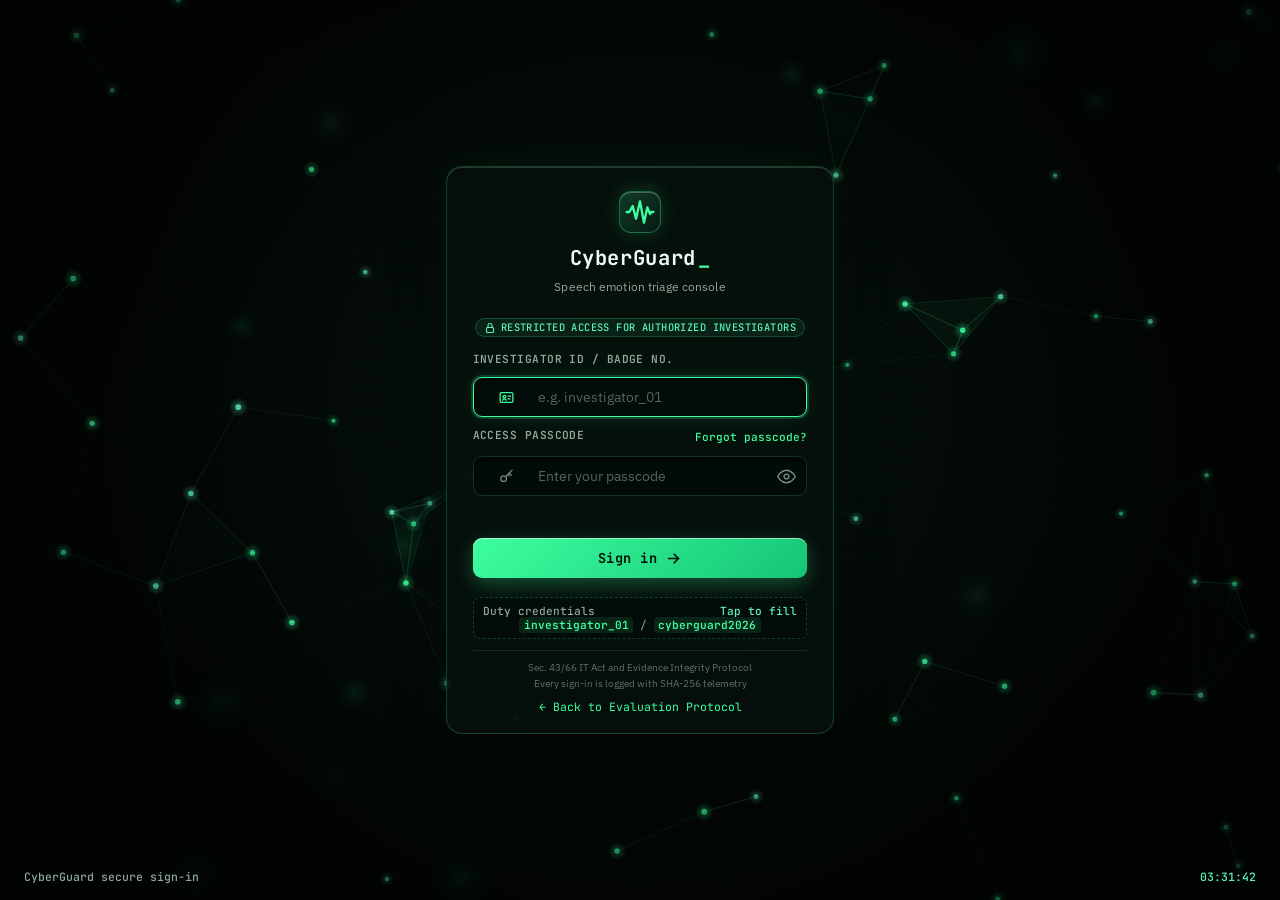
==== commit 8cd35302: "fix(cache): bump css and js version to v8 in index.html to prevent cached overlay" ====
--- a/frontend/index.html
+++ b/frontend/index.html
@@ -5,60 +5,12 @@
     <meta charset="UTF-8">
     <meta name="viewport" content="width=device-width, initial-scale=1.0">
     <title>CyberGuard - Real-Time Speech Emotion & Call Triage Console</title>
-    <link rel="stylesheet" href="css/styles.css?v=21">
+    <link rel="stylesheet" href="css/styles.css?v=8">
     <link rel="preconnect" href="https://fonts.googleapis.com">
     <link rel="preconnect" href="https://fonts.gstatic.com" crossorigin>
     <link
         href="https://fonts.googleapis.com/css2?family=IBM+Plex+Sans:wght@400;500;600;700&family=JetBrains+Mono:wght@400;600&display=swap"
         rel="stylesheet">
-    <style id="policeDossierInlinePrint">
-        #policeDossierPrintContainer {
-            display: none;
-        }
-
-        @media print {
-            html, body.dark-theme, body {
-                height: auto !important;
-                overflow: visible !important;
-                background: #ffffff !important;
-                color: #0f172a !important;
-                font-family: -apple-system, BlinkMacSystemFont, "Segoe UI", Roboto, Arial, sans-serif !important;
-                margin: 0 !important;
-                padding: 0 !important;
-                -webkit-print-color-adjust: exact !important;
-                print-color-adjust: exact !important;
-            }
-
-            body.dark-theme::before,
-            body.dark-theme::after,
-            header.console-header,
-            .console-grid,
-            .modal-overlay,
-            .toast-stack,
-            #guideModal,
-            .fallback-banner,
-            .admin-container {
-                display: none !important;
-                visibility: hidden !important;
-            }
-
-            #policeDossierPrintContainer {
-                display: block !important;
-                visibility: visible !important;
-                position: static !important;
-                width: 100% !important;
-                margin: 0 !important;
-                padding: 0 !important;
-                background: #ffffff !important;
-                color: #0f172a !important;
-            }
-
-            @page {
-                size: A4 portrait;
-                margin: 10mm 12mm 12mm 12mm;
-            }
-        }
-    </style>
 </head>
 
 <body class="dark-theme">
@@ -113,6 +65,11 @@
                     <span class="btn-arrow">→</span>
                 </button>
 
+                <div class="auth-demo-hint">
+                    <span class="hint-label">Pre-Provisioned Duty Credentials:</span>
+                    <div><code>investigator_01</code> / <code>cyberguard2026</code></div>
+                </div>
+
                 <div class="auth-compliance-footer">
                     <span>Sec. 43/66 IT Act & Evidence Integrity Protocol</span>
                     <span>All sessions logged with SHA-256 telemetry</span>
@@ -145,7 +102,7 @@
                     <label for="forgotUsername">Investigator Unique ID</label>
                     <div class="input-wrap">
                         <span class="input-prefix">ID</span>
-                        <input type="text" id="forgotUsername" placeholder="e.g. investigator_01" required />
+                        <input type="text" id="forgotUsername" value="investigator_01" required />
                     </div>
                 </div>
 
@@ -167,10 +124,8 @@
         <header class="app-header">
             <div class="brand">
                 <span class="brand-mark" aria-hidden="true">
-                    <svg viewBox="0 0 24 24" width="20" height="20" fill="none" stroke="currentColor" stroke-width="2"
-                        stroke-linecap="round" stroke-linejoin="round">
-                        <path d="M12 3l8 3v6c0 4.5-3.2 8.3-8 9-4.8-.7-8-4.5-8-9V6l8-3z" />
-                        <path d="M9 12l2 2 4-4" />
+                    <svg xmlns="http://www.w3.org/2000/svg" width="32" height="32" viewBox="0 0 24 24" fill="none" stroke="currentColor" stroke-linecap="round" stroke-linejoin="round" stroke-width="1.75">
+                        <path d="M2 12h2l2.5-4.5L9 17l3-13l3 16l2.5-11.5l2 5l1-1.5H22"/>
                     </svg>
                 </span>
                 <div>
@@ -179,13 +134,13 @@
                 </div>
             </div>
             <div class="header-status">
-                <button type="button" class="btn-guide-nav" id="btnOpenGuide" title="Open Quick Demo Guide for Evaluators">
-                    <span>💡 Quick Guide</span>
-                </button>
                 <div class="investigator-pill" id="investigatorPill" style="display: none;">
                     <span class="badge-role" id="headerOfficerRole">OFFICER</span>
                     <span class="officer-id" id="headerOfficerId">INV-7842</span>
                     <span class="officer-name" id="headerOfficerName">Insp. Haziq Shaikh</span>
+                    <a href="landing.html" class="btn-admin-nav" title="Open Quick Evaluation Protocol & Landing Guide" style="text-decoration: none;">
+                        <span>📋 Evaluation Guide</span>
+                    </a>
                     <a href="admin.html" class="btn-admin-nav" id="btnAdminNav" style="display: none;" title="Open Station Commander Roster & Admin Console">
                         <span>🛡️ Station Admin</span>
                     </a>
@@ -198,46 +153,6 @@
                 </div>
             </div>
         </header>
-
-        <!-- ============ 2-PILLAR FALLBACK BANNER ============ -->
-        <!-- Shown dynamically when emotion2vec+ HF Space is sleeping/warming up -->
-        <div class="fallback-banner" id="fallbackBanner" role="status" aria-live="polite" hidden>
-            <div class="fallback-banner-inner">
-                <div class="fallback-icon-wrap">
-                    <span class="fallback-pulse"></span>
-                    <svg viewBox="0 0 24 24" width="16" height="16" fill="none" stroke="currentColor"
-                        stroke-width="2" stroke-linecap="round" stroke-linejoin="round" aria-hidden="true">
-                        <path d="M10.29 3.86L1.82 18a2 2 0 0 0 1.71 3h16.94a2 2 0 0 0 1.71-3L13.71 3.86a2 2 0 0 0-3.42 0z"/>
-                        <line x1="12" y1="9" x2="12" y2="13"/>
-                        <line x1="12" y1="17" x2="12.01" y2="17"/>
-                    </svg>
-                </div>
-                <div class="fallback-text">
-                    <div class="fallback-title-row">
-                        <strong>Speech Emotion AI Warming Up (HuggingFace ZeroGPU Standby)</strong>
-                        <span class="fallback-mode-tag">2-PILLAR FAILSAFE ACTIVE</span>
-                    </div>
-                    <p class="fallback-desc">
-                        Pillar 1 (emotion2vec+) is waking up. Triage is currently running on <strong>Pillar 2 (Acoustic DSP Tremors)</strong> + <strong>Pillar 3 (Keyword & Threat Taxonomy)</strong> with calibrated multi-modal re-weighting. Zero triage interruption.
-                    </p>
-                </div>
-                <div class="fallback-pillars">
-                    <span class="f-pillar standby" title="Pillar 1: Speech Emotion Recognition (Connecting / Standby)">
-                        <span class="f-pillar-dot standby-dot"></span>
-                        P1: Emotion (Standby)
-                    </span>
-                    <span class="f-pillar active" title="Pillar 2: Acoustic Biomarkers & Pitch Volatility (Active)">
-                        <span class="f-pillar-dot active-dot"></span>
-                        P2: Acoustic DSP (Active)
-                    </span>
-                    <span class="f-pillar active" title="Pillar 3: Keyword Threat Analysis & Groq LLM (Active)">
-                        <span class="f-pillar-dot active-dot"></span>
-                        P3: Keywords (Active)
-                    </span>
-                </div>
-            </div>
-        </div>
-        <!-- ===================================================== -->
 
         <div class="console-grid">
 
@@ -298,15 +213,9 @@
                         <h2>Active call <span class="call-ref" id="activeCallId">#CALL-9823</span></h2>
                         <p class="subtitle">Live multimodal telemetry stream</p>
                     </div>
-                    <div style="display: flex; align-items: center; gap: 0.65rem;">
-                        <button class="btn-guide-nav" id="btnExportActiveCallPdf" type="button" onclick="generatePoliceDossierPDF('active')" title="Export current call telemetry as official Indian Police forensic dossier PDF" style="border-color: rgba(61, 255, 160, 0.4); background: rgba(61, 255, 160, 0.1); color: #3dffa0; gap: 0.35rem; cursor: pointer;">
-                            <svg viewBox="0 0 24 24" width="13" height="13" fill="none" stroke="currentColor" stroke-width="2.2" stroke-linecap="round" stroke-linejoin="round"><path d="M14 2H6a2 2 0 0 0-2 2v16a2 2 0 0 0 2 2h12a2 2 0 0 0 2-2V8z"/><polyline points="14 2 14 8 20 8"/><line x1="16" y1="13" x2="8" y2="13"/><line x1="16" y1="17" x2="8" y2="17"/></svg>
-                            <span>Export PDF Dossier</span>
-                        </button>
-                        <div class="live-priority-indicator">
-                            <span class="pill-label">Triage status</span>
-                            <span class="pill-value critical" id="livePriority">CRITICAL</span>
-                        </div>
+                    <div class="live-priority-indicator">
+                        <span class="pill-label">Triage status</span>
+                        <span class="pill-value critical" id="livePriority">CRITICAL</span>
                     </div>
                 </div>
 
@@ -337,22 +246,7 @@
                     <div class="detail-main">
                         <!-- Waveform & Audio Meter -->
                         <section class="block">
-                            <div class="block-header-flex">
-                                <h3 class="block-title">Voice signal</h3>
-                                <!-- Tactical Audio Playback Controls for Pre-Recorded Files -->
-                                <div class="audio-playback-bar" id="audioPlaybackBar" style="display: none;">
-                                    <button type="button" class="btn-playback-toggle" id="btnPlaybackToggle" title="Play / Pause Audio Wiretap">
-                                        <svg class="icon-play" id="playbackIconPlay" viewBox="0 0 24 24" width="13" height="13" fill="currentColor"><polygon points="6 3 20 12 6 21 6 3"/></svg>
-                                        <svg class="icon-pause" id="playbackIconPause" viewBox="0 0 24 24" width="13" height="13" fill="currentColor" style="display:none;"><rect x="6" y="4" width="4" height="16"/><rect x="14" y="4" width="4" height="16"/></svg>
-                                        <span id="playbackToggleLabel">Play</span>
-                                    </button>
-                                    <span class="playback-timer" id="playbackTimer">00:00 / 00:00</span>
-                                    <div class="playback-progress" id="playbackProgress" title="Click to seek">
-                                        <div class="playback-progress-fill" id="playbackProgressFill"></div>
-                                    </div>
-                                    <audio id="preRecordedAudio" preload="auto" style="display:none;"></audio>
-                                </div>
-                            </div>
+                            <h3 class="block-title">Voice signal</h3>
                             <div class="visualizer-container">
                                 <div class="signal-scroll" id="signalScroll" tabindex="0"
                                     aria-label="Voice signal timeline. Scroll sideways to review earlier audio.">
@@ -445,7 +339,6 @@
                         <span class="demo-label">Demo scenarios</span>
                         <button class="btn-warning" id="btnSimulatePanic">Simulate Scam Distress Call</button>
                         <button class="btn-secondary" id="btnSimulateCalm">Simulate Calm Inquiry</button>
-                        <button class="btn-amber" id="btnSimulateFallback" title="Demonstrate automatic 2-Pillar failsafe when HF ZeroGPU is warming up">⚠️ Simulate 2-Pillar Failsafe</button>
                     </div>
                 </div>
 
@@ -535,10 +428,6 @@
                 </div>
 
                 <div class="modal-actions">
-                    <button class="btn-primary" id="btnExportForensicPdf" type="button" onclick="generatePoliceDossierPDF('forensic')" style="background: linear-gradient(135deg, #059669, #10b981); color: #022c15; border: 1px solid #34d399; font-weight: 700; display: inline-flex; align-items: center; gap: 0.45rem; cursor: pointer;">
-                        <svg viewBox="0 0 24 24" width="15" height="15" fill="none" stroke="currentColor" stroke-width="2.2" stroke-linecap="round" stroke-linejoin="round"><path d="M14 2H6a2 2 0 0 0-2 2v16a2 2 0 0 0 2 2h12a2 2 0 0 0 2-2V8z"/><polyline points="14 2 14 8 20 8"/><line x1="16" y1="13" x2="8" y2="13"/><line x1="16" y1="17" x2="8" y2="17"/></svg>
-                        <span>Export Police Dossier (PDF)</span>
-                    </button>
                     <button class="btn-primary" id="btnLoadIntoMonitor">Load Into Active Call Monitor</button>
                     <button class="btn-secondary" id="btnCloseModalBottom">Close Report</button>
                 </div>
@@ -630,10 +519,6 @@
                 </div>
 
                 <div class="modal-actions">
-                    <button class="btn-primary" id="btnExportLivePdf" type="button" onclick="generatePoliceDossierPDF('live')" style="background: linear-gradient(135deg, #059669, #10b981); color: #022c15; border: 1px solid #34d399; font-weight: 700; display: inline-flex; align-items: center; gap: 0.45rem; cursor: pointer;">
-                        <svg viewBox="0 0 24 24" width="15" height="15" fill="none" stroke="currentColor" stroke-width="2.2" stroke-linecap="round" stroke-linejoin="round"><path d="M14 2H6a2 2 0 0 0-2 2v16a2 2 0 0 0 2 2h12a2 2 0 0 0 2-2V8z"/><polyline points="14 2 14 8 20 8"/><line x1="16" y1="13" x2="8" y2="13"/><line x1="16" y1="17" x2="8" y2="17"/></svg>
-                        <span>Export Police Dossier (PDF)</span>
-                    </button>
                     <button class="btn-primary" id="btnSaveLiveCall">Retain in Active Call History</button>
                     <button class="btn-secondary" id="btnCloseLiveModalBottom">Close Report</button>
                 </div>
@@ -641,103 +526,7 @@
         </div>
     </div>
 
-    <!-- ============ QUICK EVALUATOR GUIDE MODAL ============ -->
-    <div class="modal-overlay" id="guideModal">
-        <div class="modal-window guide-modal-window" role="dialog" aria-modal="true" aria-labelledby="guideModalTitle">
-            <div class="modal-header">
-                <div class="guide-header-title">
-                    <span class="guide-radar-icon" aria-hidden="true">
-                        <svg viewBox="0 0 24 24" width="18" height="18" fill="none" stroke="currentColor" stroke-width="2" stroke-linecap="round" stroke-linejoin="round">
-                            <circle cx="12" cy="12" r="9"/>
-                            <path d="M12 3a9 9 0 0 1 9 9"/>
-                            <circle cx="12" cy="12" r="3"/>
-                        </svg>
-                    </span>
-                    <div>
-                        <h3 id="guideModalTitle">CyberGuard Quick Evaluation Protocol</h3>
-                        <p class="guide-subtitle">FAST-TRACK DEMO WALKTHROUGH FOR JURY & COMMANDERS</p>
-                    </div>
-                </div>
-                <button class="modal-close-btn" id="btnCloseGuide" aria-label="Close guide">&times;</button>
-            </div>
-            
-            <div class="modal-body guide-modal-body">
-                <div class="guide-grid">
-                    <!-- Step 1 -->
-                    <div class="guide-card">
-                        <div class="guide-card-head">
-                            <span class="guide-card-num">01</span>
-                            <h4>Live Call Queue & Triage</h4>
-                        </div>
-                        <p>Incoming emergency calls are auto-ranked by Multi-Modal Urgency (0–100). Severe distress calls surface dynamically to the queue top.</p>
-                        <div class="guide-card-actions">
-                            <button type="button" class="btn-guide-action" id="guideActionPanic">
-                                <span>Load Digital Arrest (#CALL-9823)</span>
-                                <span class="action-arrow">→</span>
-                            </button>
-                        </div>
-                    </div>
-
-                    <!-- Step 2 -->
-                    <div class="guide-card">
-                        <div class="guide-card-head">
-                            <span class="guide-card-num">02</span>
-                            <h4>3-Pillar Multimodal Telemetry</h4>
-                        </div>
-                        <p>Simultaneous evaluation of Voice Emotion (P1), SciPy Vocal Tremors &lt;15ms (P2), and Indic Threat Keywords (P3).</p>
-                        <div class="guide-pillar-tags">
-                            <span class="tag-chip p1">P1 Emotion (SER)</span>
-                            <span class="tag-chip p2">P2 Acoustic DSP</span>
-                            <span class="tag-chip p3">P3 Groq Whisper</span>
-                        </div>
-                    </div>
-
-                    <!-- Step 3 -->
-                    <div class="guide-card">
-                        <div class="guide-card-head">
-                            <span class="guide-card-num">03</span>
-                            <h4>2-Pillar Resilience Failsafe</h4>
-                        </div>
-                        <p>When the Hugging Face GPU model is warming up, system dynamically re-weights to 2-Pillar mode with zero triage downtime.</p>
-                        <div class="guide-card-actions">
-                            <button type="button" class="btn-guide-action amber" id="guideActionFallback">
-                                <span>Test 2-Pillar Failsafe</span>
-                                <span class="action-arrow">→</span>
-                            </button>
-                        </div>
-                    </div>
-
-                    <!-- Step 4 -->
-                    <div class="guide-card">
-                        <div class="guide-card-head">
-                            <span class="guide-card-num">04</span>
-                            <h4>Wiretap Forensics & Chain-of-Custody</h4>
-                        </div>
-                        <p>Analyze recorded wiretaps or upload audio. Produces a second-by-second timeline with cryptographic SHA-256 evidence hashing.</p>
-                        <div class="guide-card-actions">
-                            <button type="button" class="btn-guide-action cyan" id="guideActionForensic">
-                                <span>Inspect Case Wiretaps</span>
-                                <span class="action-arrow">→</span>
-                            </button>
-                        </div>
-                    </div>
-                </div>
-            </div>
-
-            <div class="modal-actions guide-modal-actions">
-                <label class="guide-checkbox-wrap">
-                    <input type="checkbox" id="guideDoNotShow">
-                    <span>Don't auto-launch on startup</span>
-                </label>
-                <button type="button" class="btn-primary" id="btnDismissGuide">Begin Evaluation →</button>
-            </div>
-        </div>
-    </div>
-    <!-- ===================================================== -->
-    <!-- OFFICIAL GOVERNMENT OF INDIA / POLICE DEPARTMENT FORENSIC DOSSIER PRINT CONTAINER -->
-    <div id="policeDossierPrintContainer" class="police-dossier-print" aria-hidden="true"></div>
-
-    <script src="js/app.js?v=21"></script>
+    <script src="js/app.js?v=8"></script>
 </body>
 
 </html>
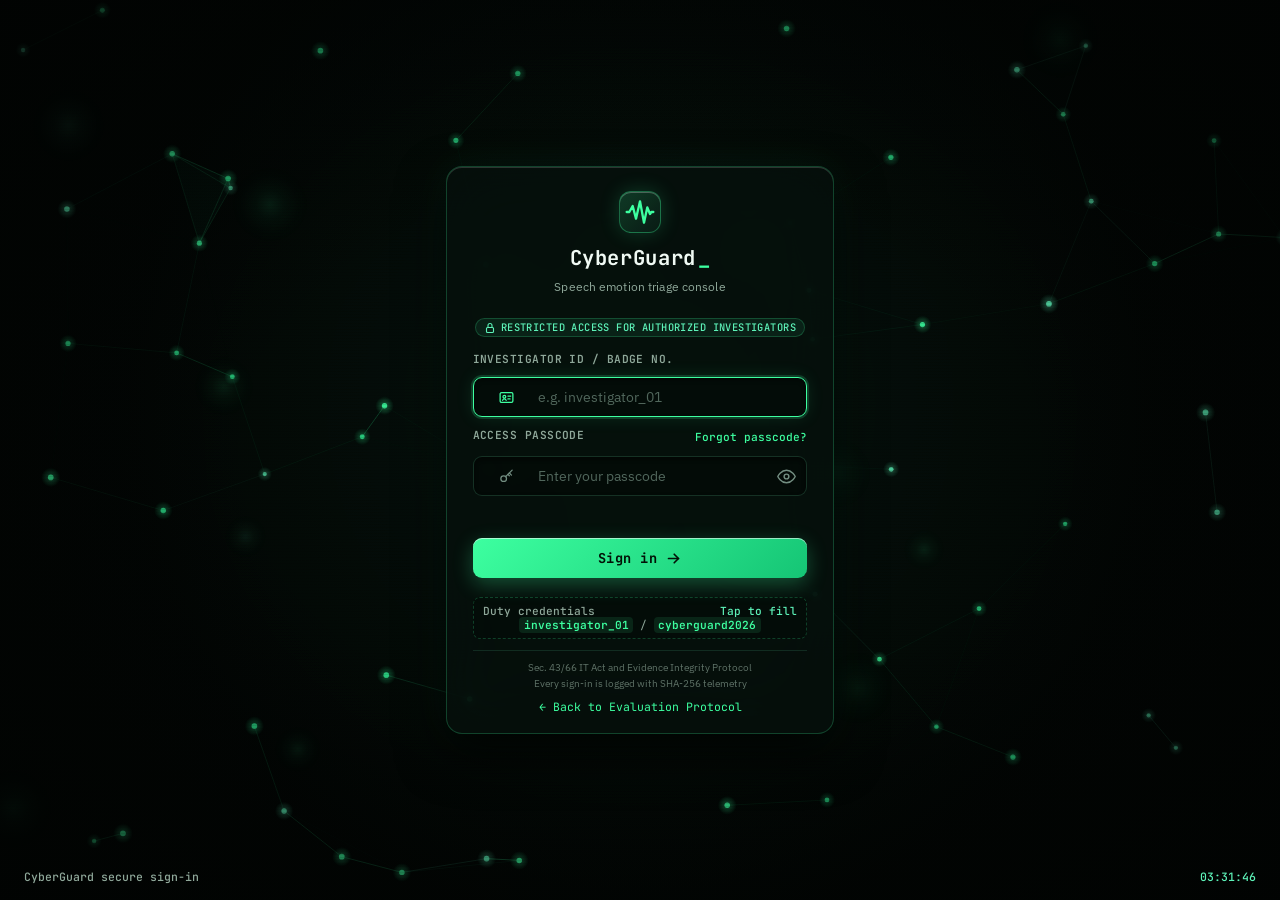
==== commit db0a588a: "fix(forensics): align PDF report to exact official 2-page police format and enforce single-window ex" ====
--- a/frontend/index.html
+++ b/frontend/index.html
@@ -5,12 +5,60 @@
     <meta charset="UTF-8">
     <meta name="viewport" content="width=device-width, initial-scale=1.0">
     <title>CyberGuard - Real-Time Speech Emotion & Call Triage Console</title>
-    <link rel="stylesheet" href="css/styles.css?v=8">
+    <link rel="stylesheet" href="css/styles.css?v=22">
     <link rel="preconnect" href="https://fonts.googleapis.com">
     <link rel="preconnect" href="https://fonts.gstatic.com" crossorigin>
     <link
         href="https://fonts.googleapis.com/css2?family=IBM+Plex+Sans:wght@400;500;600;700&family=JetBrains+Mono:wght@400;600&display=swap"
         rel="stylesheet">
+    <style id="policeDossierInlinePrint">
+        #policeDossierPrintContainer {
+            display: none;
+        }
+
+        @media print {
+            html, body.dark-theme, body {
+                height: auto !important;
+                overflow: visible !important;
+                background: #ffffff !important;
+                color: #0f172a !important;
+                font-family: -apple-system, BlinkMacSystemFont, "Segoe UI", Roboto, Arial, sans-serif !important;
+                margin: 0 !important;
+                padding: 0 !important;
+                -webkit-print-color-adjust: exact !important;
+                print-color-adjust: exact !important;
+            }
+
+            body.dark-theme::before,
+            body.dark-theme::after,
+            header.console-header,
+            .console-grid,
+            .modal-overlay,
+            .toast-stack,
+            #guideModal,
+            .fallback-banner,
+            .admin-container {
+                display: none !important;
+                visibility: hidden !important;
+            }
+
+            #policeDossierPrintContainer {
+                display: block !important;
+                visibility: visible !important;
+                position: static !important;
+                width: 100% !important;
+                margin: 0 !important;
+                padding: 0 !important;
+                background: #ffffff !important;
+                color: #0f172a !important;
+            }
+
+            @page {
+                size: A4 portrait;
+                margin: 10mm 12mm 12mm 12mm;
+            }
+        }
+    </style>
 </head>
 
 <body class="dark-theme">
@@ -65,11 +113,6 @@
                     <span class="btn-arrow">→</span>
                 </button>
 
-                <div class="auth-demo-hint">
-                    <span class="hint-label">Pre-Provisioned Duty Credentials:</span>
-                    <div><code>investigator_01</code> / <code>cyberguard2026</code></div>
-                </div>
-
                 <div class="auth-compliance-footer">
                     <span>Sec. 43/66 IT Act & Evidence Integrity Protocol</span>
                     <span>All sessions logged with SHA-256 telemetry</span>
@@ -102,7 +145,7 @@
                     <label for="forgotUsername">Investigator Unique ID</label>
                     <div class="input-wrap">
                         <span class="input-prefix">ID</span>
-                        <input type="text" id="forgotUsername" value="investigator_01" required />
+                        <input type="text" id="forgotUsername" placeholder="e.g. investigator_01" required />
                     </div>
                 </div>
 
@@ -124,8 +167,10 @@
         <header class="app-header">
             <div class="brand">
                 <span class="brand-mark" aria-hidden="true">
-                    <svg xmlns="http://www.w3.org/2000/svg" width="32" height="32" viewBox="0 0 24 24" fill="none" stroke="currentColor" stroke-linecap="round" stroke-linejoin="round" stroke-width="1.75">
-                        <path d="M2 12h2l2.5-4.5L9 17l3-13l3 16l2.5-11.5l2 5l1-1.5H22"/>
+                    <svg viewBox="0 0 24 24" width="20" height="20" fill="none" stroke="currentColor" stroke-width="2"
+                        stroke-linecap="round" stroke-linejoin="round">
+                        <path d="M12 3l8 3v6c0 4.5-3.2 8.3-8 9-4.8-.7-8-4.5-8-9V6l8-3z" />
+                        <path d="M9 12l2 2 4-4" />
                     </svg>
                 </span>
                 <div>
@@ -134,13 +179,13 @@
                 </div>
             </div>
             <div class="header-status">
+                <button type="button" class="btn-guide-nav" id="btnOpenGuide" title="Open Quick Demo Guide for Evaluators">
+                    <span>💡 Quick Guide</span>
+                </button>
                 <div class="investigator-pill" id="investigatorPill" style="display: none;">
                     <span class="badge-role" id="headerOfficerRole">OFFICER</span>
                     <span class="officer-id" id="headerOfficerId">INV-7842</span>
                     <span class="officer-name" id="headerOfficerName">Insp. Haziq Shaikh</span>
-                    <a href="landing.html" class="btn-admin-nav" title="Open Quick Evaluation Protocol & Landing Guide" style="text-decoration: none;">
-                        <span>📋 Evaluation Guide</span>
-                    </a>
                     <a href="admin.html" class="btn-admin-nav" id="btnAdminNav" style="display: none;" title="Open Station Commander Roster & Admin Console">
                         <span>🛡️ Station Admin</span>
                     </a>
@@ -153,6 +198,46 @@
                 </div>
             </div>
         </header>
+
+        <!-- ============ 2-PILLAR FALLBACK BANNER ============ -->
+        <!-- Shown dynamically when emotion2vec+ HF Space is sleeping/warming up -->
+        <div class="fallback-banner" id="fallbackBanner" role="status" aria-live="polite" hidden>
+            <div class="fallback-banner-inner">
+                <div class="fallback-icon-wrap">
+                    <span class="fallback-pulse"></span>
+                    <svg viewBox="0 0 24 24" width="16" height="16" fill="none" stroke="currentColor"
+                        stroke-width="2" stroke-linecap="round" stroke-linejoin="round" aria-hidden="true">
+                        <path d="M10.29 3.86L1.82 18a2 2 0 0 0 1.71 3h16.94a2 2 0 0 0 1.71-3L13.71 3.86a2 2 0 0 0-3.42 0z"/>
+                        <line x1="12" y1="9" x2="12" y2="13"/>
+                        <line x1="12" y1="17" x2="12.01" y2="17"/>
+                    </svg>
+                </div>
+                <div class="fallback-text">
+                    <div class="fallback-title-row">
+                        <strong>Speech Emotion AI Warming Up (HuggingFace ZeroGPU Standby)</strong>
+                        <span class="fallback-mode-tag">2-PILLAR FAILSAFE ACTIVE</span>
+                    </div>
+                    <p class="fallback-desc">
+                        Pillar 1 (emotion2vec+) is waking up. Triage is currently running on <strong>Pillar 2 (Acoustic DSP Tremors)</strong> + <strong>Pillar 3 (Keyword & Threat Taxonomy)</strong> with calibrated multi-modal re-weighting. Zero triage interruption.
+                    </p>
+                </div>
+                <div class="fallback-pillars">
+                    <span class="f-pillar standby" title="Pillar 1: Speech Emotion Recognition (Connecting / Standby)">
+                        <span class="f-pillar-dot standby-dot"></span>
+                        P1: Emotion (Standby)
+                    </span>
+                    <span class="f-pillar active" title="Pillar 2: Acoustic Biomarkers & Pitch Volatility (Active)">
+                        <span class="f-pillar-dot active-dot"></span>
+                        P2: Acoustic DSP (Active)
+                    </span>
+                    <span class="f-pillar active" title="Pillar 3: Keyword Threat Analysis & Groq LLM (Active)">
+                        <span class="f-pillar-dot active-dot"></span>
+                        P3: Keywords (Active)
+                    </span>
+                </div>
+            </div>
+        </div>
+        <!-- ===================================================== -->
 
         <div class="console-grid">
 
@@ -213,9 +298,15 @@
                         <h2>Active call <span class="call-ref" id="activeCallId">#CALL-9823</span></h2>
                         <p class="subtitle">Live multimodal telemetry stream</p>
                     </div>
-                    <div class="live-priority-indicator">
-                        <span class="pill-label">Triage status</span>
-                        <span class="pill-value critical" id="livePriority">CRITICAL</span>
+                    <div style="display: flex; align-items: center; gap: 0.65rem;">
+                        <button class="btn-guide-nav" id="btnExportActiveCallPdf" type="button" title="Export current call telemetry as official Indian Police forensic dossier PDF" style="border-color: rgba(61, 255, 160, 0.4); background: rgba(61, 255, 160, 0.1); color: #3dffa0; gap: 0.35rem; cursor: pointer;">
+                            <svg viewBox="0 0 24 24" width="13" height="13" fill="none" stroke="currentColor" stroke-width="2.2" stroke-linecap="round" stroke-linejoin="round"><path d="M14 2H6a2 2 0 0 0-2 2v16a2 2 0 0 0 2 2h12a2 2 0 0 0 2-2V8z"/><polyline points="14 2 14 8 20 8"/><line x1="16" y1="13" x2="8" y2="13"/><line x1="16" y1="17" x2="8" y2="17"/></svg>
+                            <span>Export PDF Dossier</span>
+                        </button>
+                        <div class="live-priority-indicator">
+                            <span class="pill-label">Triage status</span>
+                            <span class="pill-value critical" id="livePriority">CRITICAL</span>
+                        </div>
                     </div>
                 </div>
 
@@ -246,7 +337,22 @@
                     <div class="detail-main">
                         <!-- Waveform & Audio Meter -->
                         <section class="block">
-                            <h3 class="block-title">Voice signal</h3>
+                            <div class="block-header-flex">
+                                <h3 class="block-title">Voice signal</h3>
+                                <!-- Tactical Audio Playback Controls for Pre-Recorded Files -->
+                                <div class="audio-playback-bar" id="audioPlaybackBar" style="display: none;">
+                                    <button type="button" class="btn-playback-toggle" id="btnPlaybackToggle" title="Play / Pause Audio Wiretap">
+                                        <svg class="icon-play" id="playbackIconPlay" viewBox="0 0 24 24" width="13" height="13" fill="currentColor"><polygon points="6 3 20 12 6 21 6 3"/></svg>
+                                        <svg class="icon-pause" id="playbackIconPause" viewBox="0 0 24 24" width="13" height="13" fill="currentColor" style="display:none;"><rect x="6" y="4" width="4" height="16"/><rect x="14" y="4" width="4" height="16"/></svg>
+                                        <span id="playbackToggleLabel">Play</span>
+                                    </button>
+                                    <span class="playback-timer" id="playbackTimer">00:00 / 00:00</span>
+                                    <div class="playback-progress" id="playbackProgress" title="Click to seek">
+                                        <div class="playback-progress-fill" id="playbackProgressFill"></div>
+                                    </div>
+                                    <audio id="preRecordedAudio" preload="auto" style="display:none;"></audio>
+                                </div>
+                            </div>
                             <div class="visualizer-container">
                                 <div class="signal-scroll" id="signalScroll" tabindex="0"
                                     aria-label="Voice signal timeline. Scroll sideways to review earlier audio.">
@@ -339,6 +445,7 @@
                         <span class="demo-label">Demo scenarios</span>
                         <button class="btn-warning" id="btnSimulatePanic">Simulate Scam Distress Call</button>
                         <button class="btn-secondary" id="btnSimulateCalm">Simulate Calm Inquiry</button>
+                        <button class="btn-amber" id="btnSimulateFallback" title="Demonstrate automatic 2-Pillar failsafe when HF ZeroGPU is warming up">⚠️ Simulate 2-Pillar Failsafe</button>
                     </div>
                 </div>
 
@@ -428,6 +535,10 @@
                 </div>
 
                 <div class="modal-actions">
+                    <button class="btn-primary" id="btnExportForensicPdf" type="button" style="background: linear-gradient(135deg, #059669, #10b981); color: #022c15; border: 1px solid #34d399; font-weight: 700; display: inline-flex; align-items: center; gap: 0.45rem; cursor: pointer;">
+                        <svg viewBox="0 0 24 24" width="15" height="15" fill="none" stroke="currentColor" stroke-width="2.2" stroke-linecap="round" stroke-linejoin="round"><path d="M14 2H6a2 2 0 0 0-2 2v16a2 2 0 0 0 2 2h12a2 2 0 0 0 2-2V8z"/><polyline points="14 2 14 8 20 8"/><line x1="16" y1="13" x2="8" y2="13"/><line x1="16" y1="17" x2="8" y2="17"/></svg>
+                        <span>Export Police Dossier (PDF)</span>
+                    </button>
                     <button class="btn-primary" id="btnLoadIntoMonitor">Load Into Active Call Monitor</button>
                     <button class="btn-secondary" id="btnCloseModalBottom">Close Report</button>
                 </div>
@@ -519,6 +630,10 @@
                 </div>
 
                 <div class="modal-actions">
+                    <button class="btn-primary" id="btnExportLivePdf" type="button" style="background: linear-gradient(135deg, #059669, #10b981); color: #022c15; border: 1px solid #34d399; font-weight: 700; display: inline-flex; align-items: center; gap: 0.45rem; cursor: pointer;">
+                        <svg viewBox="0 0 24 24" width="15" height="15" fill="none" stroke="currentColor" stroke-width="2.2" stroke-linecap="round" stroke-linejoin="round"><path d="M14 2H6a2 2 0 0 0-2 2v16a2 2 0 0 0 2 2h12a2 2 0 0 0 2-2V8z"/><polyline points="14 2 14 8 20 8"/><line x1="16" y1="13" x2="8" y2="13"/><line x1="16" y1="17" x2="8" y2="17"/></svg>
+                        <span>Export Police Dossier (PDF)</span>
+                    </button>
                     <button class="btn-primary" id="btnSaveLiveCall">Retain in Active Call History</button>
                     <button class="btn-secondary" id="btnCloseLiveModalBottom">Close Report</button>
                 </div>
@@ -526,7 +641,103 @@
         </div>
     </div>
 
-    <script src="js/app.js?v=8"></script>
+    <!-- ============ QUICK EVALUATOR GUIDE MODAL ============ -->
+    <div class="modal-overlay" id="guideModal">
+        <div class="modal-window guide-modal-window" role="dialog" aria-modal="true" aria-labelledby="guideModalTitle">
+            <div class="modal-header">
+                <div class="guide-header-title">
+                    <span class="guide-radar-icon" aria-hidden="true">
+                        <svg viewBox="0 0 24 24" width="18" height="18" fill="none" stroke="currentColor" stroke-width="2" stroke-linecap="round" stroke-linejoin="round">
+                            <circle cx="12" cy="12" r="9"/>
+                            <path d="M12 3a9 9 0 0 1 9 9"/>
+                            <circle cx="12" cy="12" r="3"/>
+                        </svg>
+                    </span>
+                    <div>
+                        <h3 id="guideModalTitle">CyberGuard Quick Evaluation Protocol</h3>
+                        <p class="guide-subtitle">FAST-TRACK DEMO WALKTHROUGH FOR JURY & COMMANDERS</p>
+                    </div>
+                </div>
+                <button class="modal-close-btn" id="btnCloseGuide" aria-label="Close guide">&times;</button>
+            </div>
+            
+            <div class="modal-body guide-modal-body">
+                <div class="guide-grid">
+                    <!-- Step 1 -->
+                    <div class="guide-card">
+                        <div class="guide-card-head">
+                            <span class="guide-card-num">01</span>
+                            <h4>Live Call Queue & Triage</h4>
+                        </div>
+                        <p>Incoming emergency calls are auto-ranked by Multi-Modal Urgency (0–100). Severe distress calls surface dynamically to the queue top.</p>
+                        <div class="guide-card-actions">
+                            <button type="button" class="btn-guide-action" id="guideActionPanic">
+                                <span>Load Digital Arrest (#CALL-9823)</span>
+                                <span class="action-arrow">→</span>
+                            </button>
+                        </div>
+                    </div>
+
+                    <!-- Step 2 -->
+                    <div class="guide-card">
+                        <div class="guide-card-head">
+                            <span class="guide-card-num">02</span>
+                            <h4>3-Pillar Multimodal Telemetry</h4>
+                        </div>
+                        <p>Simultaneous evaluation of Voice Emotion (P1), SciPy Vocal Tremors &lt;15ms (P2), and Indic Threat Keywords (P3).</p>
+                        <div class="guide-pillar-tags">
+                            <span class="tag-chip p1">P1 Emotion (SER)</span>
+                            <span class="tag-chip p2">P2 Acoustic DSP</span>
+                            <span class="tag-chip p3">P3 Groq Whisper</span>
+                        </div>
+                    </div>
+
+                    <!-- Step 3 -->
+                    <div class="guide-card">
+                        <div class="guide-card-head">
+                            <span class="guide-card-num">03</span>
+                            <h4>2-Pillar Resilience Failsafe</h4>
+                        </div>
+                        <p>When the Hugging Face GPU model is warming up, system dynamically re-weights to 2-Pillar mode with zero triage downtime.</p>
+                        <div class="guide-card-actions">
+                            <button type="button" class="btn-guide-action amber" id="guideActionFallback">
+                                <span>Test 2-Pillar Failsafe</span>
+                                <span class="action-arrow">→</span>
+                            </button>
+                        </div>
+                    </div>
+
+                    <!-- Step 4 -->
+                    <div class="guide-card">
+                        <div class="guide-card-head">
+                            <span class="guide-card-num">04</span>
+                            <h4>Wiretap Forensics & Chain-of-Custody</h4>
+                        </div>
+                        <p>Analyze recorded wiretaps or upload audio. Produces a second-by-second timeline with cryptographic SHA-256 evidence hashing.</p>
+                        <div class="guide-card-actions">
+                            <button type="button" class="btn-guide-action cyan" id="guideActionForensic">
+                                <span>Inspect Case Wiretaps</span>
+                                <span class="action-arrow">→</span>
+                            </button>
+                        </div>
+                    </div>
+                </div>
+            </div>
+
+            <div class="modal-actions guide-modal-actions">
+                <label class="guide-checkbox-wrap">
+                    <input type="checkbox" id="guideDoNotShow">
+                    <span>Don't auto-launch on startup</span>
+                </label>
+                <button type="button" class="btn-primary" id="btnDismissGuide">Begin Evaluation →</button>
+            </div>
+        </div>
+    </div>
+    <!-- ===================================================== -->
+    <!-- OFFICIAL GOVERNMENT OF INDIA / POLICE DEPARTMENT FORENSIC DOSSIER PRINT CONTAINER -->
+    <div id="policeDossierPrintContainer" class="police-dossier-print" aria-hidden="true"></div>
+
+    <script src="js/app.js?v=22"></script>
 </body>
 
 </html>
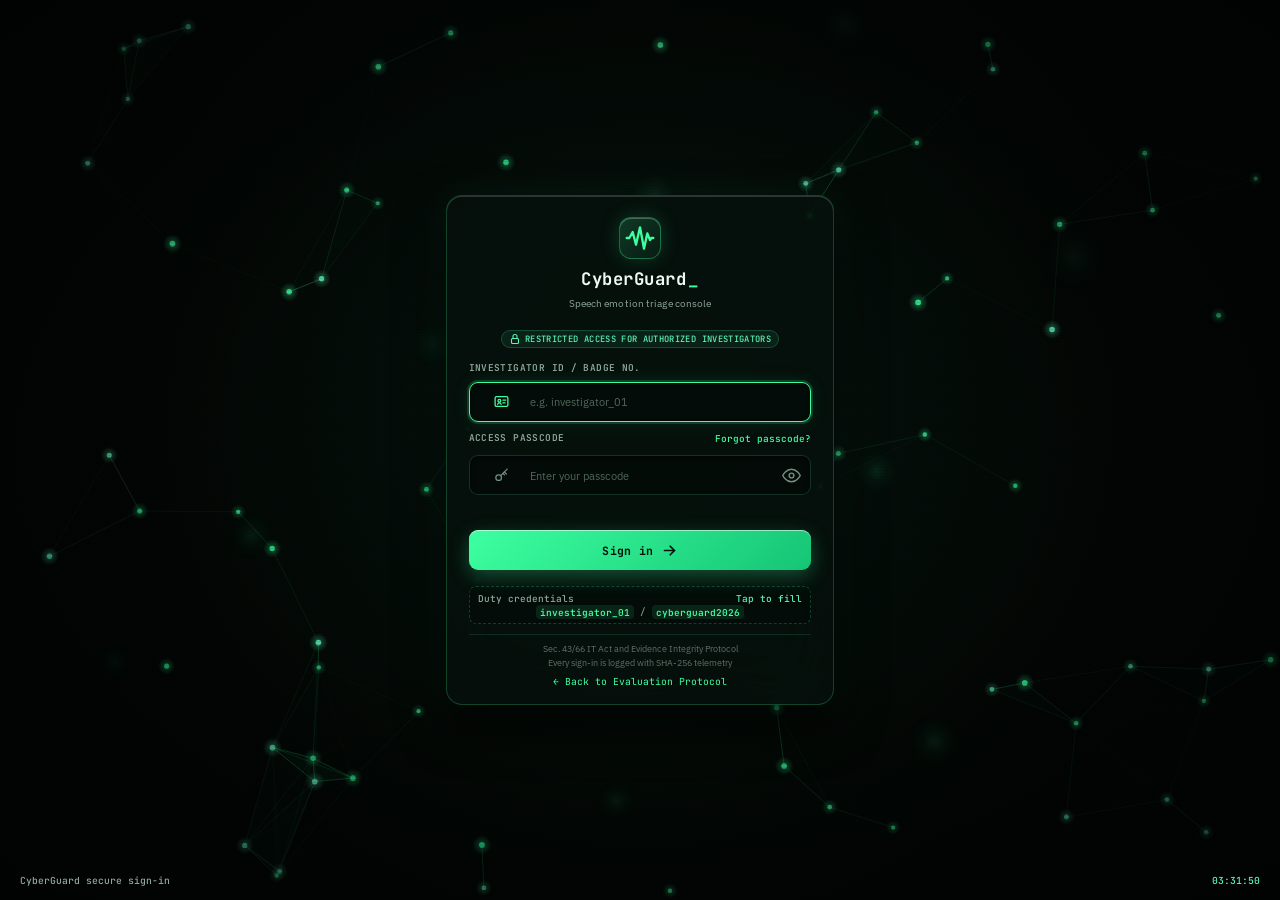
==== commit 300180ab: "fix(responsive): optimize console layout for 100% zoom across all screen sizes and laptop displays" ====
--- a/frontend/index.html
+++ b/frontend/index.html
@@ -5,60 +5,12 @@
     <meta charset="UTF-8">
     <meta name="viewport" content="width=device-width, initial-scale=1.0">
     <title>CyberGuard - Real-Time Speech Emotion & Call Triage Console</title>
-    <link rel="stylesheet" href="css/styles.css?v=22">
+    <link rel="stylesheet" href="css/styles.css?v=9">
     <link rel="preconnect" href="https://fonts.googleapis.com">
     <link rel="preconnect" href="https://fonts.gstatic.com" crossorigin>
     <link
         href="https://fonts.googleapis.com/css2?family=IBM+Plex+Sans:wght@400;500;600;700&family=JetBrains+Mono:wght@400;600&display=swap"
         rel="stylesheet">
-    <style id="policeDossierInlinePrint">
-        #policeDossierPrintContainer {
-            display: none;
-        }
-
-        @media print {
-            html, body.dark-theme, body {
-                height: auto !important;
-                overflow: visible !important;
-                background: #ffffff !important;
-                color: #0f172a !important;
-                font-family: -apple-system, BlinkMacSystemFont, "Segoe UI", Roboto, Arial, sans-serif !important;
-                margin: 0 !important;
-                padding: 0 !important;
-                -webkit-print-color-adjust: exact !important;
-                print-color-adjust: exact !important;
-            }
-
-            body.dark-theme::before,
-            body.dark-theme::after,
-            header.console-header,
-            .console-grid,
-            .modal-overlay,
-            .toast-stack,
-            #guideModal,
-            .fallback-banner,
-            .admin-container {
-                display: none !important;
-                visibility: hidden !important;
-            }
-
-            #policeDossierPrintContainer {
-                display: block !important;
-                visibility: visible !important;
-                position: static !important;
-                width: 100% !important;
-                margin: 0 !important;
-                padding: 0 !important;
-                background: #ffffff !important;
-                color: #0f172a !important;
-            }
-
-            @page {
-                size: A4 portrait;
-                margin: 10mm 12mm 12mm 12mm;
-            }
-        }
-    </style>
 </head>
 
 <body class="dark-theme">
@@ -113,6 +65,11 @@
                     <span class="btn-arrow">→</span>
                 </button>
 
+                <div class="auth-demo-hint">
+                    <span class="hint-label">Pre-Provisioned Duty Credentials:</span>
+                    <div><code>investigator_01</code> / <code>cyberguard2026</code></div>
+                </div>
+
                 <div class="auth-compliance-footer">
                     <span>Sec. 43/66 IT Act & Evidence Integrity Protocol</span>
                     <span>All sessions logged with SHA-256 telemetry</span>
@@ -145,7 +102,7 @@
                     <label for="forgotUsername">Investigator Unique ID</label>
                     <div class="input-wrap">
                         <span class="input-prefix">ID</span>
-                        <input type="text" id="forgotUsername" placeholder="e.g. investigator_01" required />
+                        <input type="text" id="forgotUsername" value="investigator_01" required />
                     </div>
                 </div>
 
@@ -167,10 +124,8 @@
         <header class="app-header">
             <div class="brand">
                 <span class="brand-mark" aria-hidden="true">
-                    <svg viewBox="0 0 24 24" width="20" height="20" fill="none" stroke="currentColor" stroke-width="2"
-                        stroke-linecap="round" stroke-linejoin="round">
-                        <path d="M12 3l8 3v6c0 4.5-3.2 8.3-8 9-4.8-.7-8-4.5-8-9V6l8-3z" />
-                        <path d="M9 12l2 2 4-4" />
+                    <svg xmlns="http://www.w3.org/2000/svg" width="32" height="32" viewBox="0 0 24 24" fill="none" stroke="currentColor" stroke-linecap="round" stroke-linejoin="round" stroke-width="1.75">
+                        <path d="M2 12h2l2.5-4.5L9 17l3-13l3 16l2.5-11.5l2 5l1-1.5H22"/>
                     </svg>
                 </span>
                 <div>
@@ -179,13 +134,13 @@
                 </div>
             </div>
             <div class="header-status">
-                <button type="button" class="btn-guide-nav" id="btnOpenGuide" title="Open Quick Demo Guide for Evaluators">
-                    <span>💡 Quick Guide</span>
-                </button>
                 <div class="investigator-pill" id="investigatorPill" style="display: none;">
                     <span class="badge-role" id="headerOfficerRole">OFFICER</span>
                     <span class="officer-id" id="headerOfficerId">INV-7842</span>
                     <span class="officer-name" id="headerOfficerName">Insp. Haziq Shaikh</span>
+                    <a href="landing.html" class="btn-admin-nav" title="Open Quick Evaluation Protocol & Landing Guide" style="text-decoration: none;">
+                        <span>📋 Evaluation Guide</span>
+                    </a>
                     <a href="admin.html" class="btn-admin-nav" id="btnAdminNav" style="display: none;" title="Open Station Commander Roster & Admin Console">
                         <span>🛡️ Station Admin</span>
                     </a>
@@ -198,46 +153,6 @@
                 </div>
             </div>
         </header>
-
-        <!-- ============ 2-PILLAR FALLBACK BANNER ============ -->
-        <!-- Shown dynamically when emotion2vec+ HF Space is sleeping/warming up -->
-        <div class="fallback-banner" id="fallbackBanner" role="status" aria-live="polite" hidden>
-            <div class="fallback-banner-inner">
-                <div class="fallback-icon-wrap">
-                    <span class="fallback-pulse"></span>
-                    <svg viewBox="0 0 24 24" width="16" height="16" fill="none" stroke="currentColor"
-                        stroke-width="2" stroke-linecap="round" stroke-linejoin="round" aria-hidden="true">
-                        <path d="M10.29 3.86L1.82 18a2 2 0 0 0 1.71 3h16.94a2 2 0 0 0 1.71-3L13.71 3.86a2 2 0 0 0-3.42 0z"/>
-                        <line x1="12" y1="9" x2="12" y2="13"/>
-                        <line x1="12" y1="17" x2="12.01" y2="17"/>
-                    </svg>
-                </div>
-                <div class="fallback-text">
-                    <div class="fallback-title-row">
-                        <strong>Speech Emotion AI Warming Up (HuggingFace ZeroGPU Standby)</strong>
-                        <span class="fallback-mode-tag">2-PILLAR FAILSAFE ACTIVE</span>
-                    </div>
-                    <p class="fallback-desc">
-                        Pillar 1 (emotion2vec+) is waking up. Triage is currently running on <strong>Pillar 2 (Acoustic DSP Tremors)</strong> + <strong>Pillar 3 (Keyword & Threat Taxonomy)</strong> with calibrated multi-modal re-weighting. Zero triage interruption.
-                    </p>
-                </div>
-                <div class="fallback-pillars">
-                    <span class="f-pillar standby" title="Pillar 1: Speech Emotion Recognition (Connecting / Standby)">
-                        <span class="f-pillar-dot standby-dot"></span>
-                        P1: Emotion (Standby)
-                    </span>
-                    <span class="f-pillar active" title="Pillar 2: Acoustic Biomarkers & Pitch Volatility (Active)">
-                        <span class="f-pillar-dot active-dot"></span>
-                        P2: Acoustic DSP (Active)
-                    </span>
-                    <span class="f-pillar active" title="Pillar 3: Keyword Threat Analysis & Groq LLM (Active)">
-                        <span class="f-pillar-dot active-dot"></span>
-                        P3: Keywords (Active)
-                    </span>
-                </div>
-            </div>
-        </div>
-        <!-- ===================================================== -->
 
         <div class="console-grid">
 
@@ -298,15 +213,9 @@
                         <h2>Active call <span class="call-ref" id="activeCallId">#CALL-9823</span></h2>
                         <p class="subtitle">Live multimodal telemetry stream</p>
                     </div>
-                    <div style="display: flex; align-items: center; gap: 0.65rem;">
-                        <button class="btn-guide-nav" id="btnExportActiveCallPdf" type="button" title="Export current call telemetry as official Indian Police forensic dossier PDF" style="border-color: rgba(61, 255, 160, 0.4); background: rgba(61, 255, 160, 0.1); color: #3dffa0; gap: 0.35rem; cursor: pointer;">
-                            <svg viewBox="0 0 24 24" width="13" height="13" fill="none" stroke="currentColor" stroke-width="2.2" stroke-linecap="round" stroke-linejoin="round"><path d="M14 2H6a2 2 0 0 0-2 2v16a2 2 0 0 0 2 2h12a2 2 0 0 0 2-2V8z"/><polyline points="14 2 14 8 20 8"/><line x1="16" y1="13" x2="8" y2="13"/><line x1="16" y1="17" x2="8" y2="17"/></svg>
-                            <span>Export PDF Dossier</span>
-                        </button>
-                        <div class="live-priority-indicator">
-                            <span class="pill-label">Triage status</span>
-                            <span class="pill-value critical" id="livePriority">CRITICAL</span>
-                        </div>
+                    <div class="live-priority-indicator">
+                        <span class="pill-label">Triage status</span>
+                        <span class="pill-value critical" id="livePriority">CRITICAL</span>
                     </div>
                 </div>
 
@@ -337,22 +246,7 @@
                     <div class="detail-main">
                         <!-- Waveform & Audio Meter -->
                         <section class="block">
-                            <div class="block-header-flex">
-                                <h3 class="block-title">Voice signal</h3>
-                                <!-- Tactical Audio Playback Controls for Pre-Recorded Files -->
-                                <div class="audio-playback-bar" id="audioPlaybackBar" style="display: none;">
-                                    <button type="button" class="btn-playback-toggle" id="btnPlaybackToggle" title="Play / Pause Audio Wiretap">
-                                        <svg class="icon-play" id="playbackIconPlay" viewBox="0 0 24 24" width="13" height="13" fill="currentColor"><polygon points="6 3 20 12 6 21 6 3"/></svg>
-                                        <svg class="icon-pause" id="playbackIconPause" viewBox="0 0 24 24" width="13" height="13" fill="currentColor" style="display:none;"><rect x="6" y="4" width="4" height="16"/><rect x="14" y="4" width="4" height="16"/></svg>
-                                        <span id="playbackToggleLabel">Play</span>
-                                    </button>
-                                    <span class="playback-timer" id="playbackTimer">00:00 / 00:00</span>
-                                    <div class="playback-progress" id="playbackProgress" title="Click to seek">
-                                        <div class="playback-progress-fill" id="playbackProgressFill"></div>
-                                    </div>
-                                    <audio id="preRecordedAudio" preload="auto" style="display:none;"></audio>
-                                </div>
-                            </div>
+                            <h3 class="block-title">Voice signal</h3>
                             <div class="visualizer-container">
                                 <div class="signal-scroll" id="signalScroll" tabindex="0"
                                     aria-label="Voice signal timeline. Scroll sideways to review earlier audio.">
@@ -445,7 +339,6 @@
                         <span class="demo-label">Demo scenarios</span>
                         <button class="btn-warning" id="btnSimulatePanic">Simulate Scam Distress Call</button>
                         <button class="btn-secondary" id="btnSimulateCalm">Simulate Calm Inquiry</button>
-                        <button class="btn-amber" id="btnSimulateFallback" title="Demonstrate automatic 2-Pillar failsafe when HF ZeroGPU is warming up">⚠️ Simulate 2-Pillar Failsafe</button>
                     </div>
                 </div>
 
@@ -535,10 +428,6 @@
                 </div>
 
                 <div class="modal-actions">
-                    <button class="btn-primary" id="btnExportForensicPdf" type="button" style="background: linear-gradient(135deg, #059669, #10b981); color: #022c15; border: 1px solid #34d399; font-weight: 700; display: inline-flex; align-items: center; gap: 0.45rem; cursor: pointer;">
-                        <svg viewBox="0 0 24 24" width="15" height="15" fill="none" stroke="currentColor" stroke-width="2.2" stroke-linecap="round" stroke-linejoin="round"><path d="M14 2H6a2 2 0 0 0-2 2v16a2 2 0 0 0 2 2h12a2 2 0 0 0 2-2V8z"/><polyline points="14 2 14 8 20 8"/><line x1="16" y1="13" x2="8" y2="13"/><line x1="16" y1="17" x2="8" y2="17"/></svg>
-                        <span>Export Police Dossier (PDF)</span>
-                    </button>
                     <button class="btn-primary" id="btnLoadIntoMonitor">Load Into Active Call Monitor</button>
                     <button class="btn-secondary" id="btnCloseModalBottom">Close Report</button>
                 </div>
@@ -630,10 +519,6 @@
                 </div>
 
                 <div class="modal-actions">
-                    <button class="btn-primary" id="btnExportLivePdf" type="button" style="background: linear-gradient(135deg, #059669, #10b981); color: #022c15; border: 1px solid #34d399; font-weight: 700; display: inline-flex; align-items: center; gap: 0.45rem; cursor: pointer;">
-                        <svg viewBox="0 0 24 24" width="15" height="15" fill="none" stroke="currentColor" stroke-width="2.2" stroke-linecap="round" stroke-linejoin="round"><path d="M14 2H6a2 2 0 0 0-2 2v16a2 2 0 0 0 2 2h12a2 2 0 0 0 2-2V8z"/><polyline points="14 2 14 8 20 8"/><line x1="16" y1="13" x2="8" y2="13"/><line x1="16" y1="17" x2="8" y2="17"/></svg>
-                        <span>Export Police Dossier (PDF)</span>
-                    </button>
                     <button class="btn-primary" id="btnSaveLiveCall">Retain in Active Call History</button>
                     <button class="btn-secondary" id="btnCloseLiveModalBottom">Close Report</button>
                 </div>
@@ -641,103 +526,7 @@
         </div>
     </div>
 
-    <!-- ============ QUICK EVALUATOR GUIDE MODAL ============ -->
-    <div class="modal-overlay" id="guideModal">
-        <div class="modal-window guide-modal-window" role="dialog" aria-modal="true" aria-labelledby="guideModalTitle">
-            <div class="modal-header">
-                <div class="guide-header-title">
-                    <span class="guide-radar-icon" aria-hidden="true">
-                        <svg viewBox="0 0 24 24" width="18" height="18" fill="none" stroke="currentColor" stroke-width="2" stroke-linecap="round" stroke-linejoin="round">
-                            <circle cx="12" cy="12" r="9"/>
-                            <path d="M12 3a9 9 0 0 1 9 9"/>
-                            <circle cx="12" cy="12" r="3"/>
-                        </svg>
-                    </span>
-                    <div>
-                        <h3 id="guideModalTitle">CyberGuard Quick Evaluation Protocol</h3>
-                        <p class="guide-subtitle">FAST-TRACK DEMO WALKTHROUGH FOR JURY & COMMANDERS</p>
-                    </div>
-                </div>
-                <button class="modal-close-btn" id="btnCloseGuide" aria-label="Close guide">&times;</button>
-            </div>
-            
-            <div class="modal-body guide-modal-body">
-                <div class="guide-grid">
-                    <!-- Step 1 -->
-                    <div class="guide-card">
-                        <div class="guide-card-head">
-                            <span class="guide-card-num">01</span>
-                            <h4>Live Call Queue & Triage</h4>
-                        </div>
-                        <p>Incoming emergency calls are auto-ranked by Multi-Modal Urgency (0–100). Severe distress calls surface dynamically to the queue top.</p>
-                        <div class="guide-card-actions">
-                            <button type="button" class="btn-guide-action" id="guideActionPanic">
-                                <span>Load Digital Arrest (#CALL-9823)</span>
-                                <span class="action-arrow">→</span>
-                            </button>
-                        </div>
-                    </div>
-
-                    <!-- Step 2 -->
-                    <div class="guide-card">
-                        <div class="guide-card-head">
-                            <span class="guide-card-num">02</span>
-                            <h4>3-Pillar Multimodal Telemetry</h4>
-                        </div>
-                        <p>Simultaneous evaluation of Voice Emotion (P1), SciPy Vocal Tremors &lt;15ms (P2), and Indic Threat Keywords (P3).</p>
-                        <div class="guide-pillar-tags">
-                            <span class="tag-chip p1">P1 Emotion (SER)</span>
-                            <span class="tag-chip p2">P2 Acoustic DSP</span>
-                            <span class="tag-chip p3">P3 Groq Whisper</span>
-                        </div>
-                    </div>
-
-                    <!-- Step 3 -->
-                    <div class="guide-card">
-                        <div class="guide-card-head">
-                            <span class="guide-card-num">03</span>
-                            <h4>2-Pillar Resilience Failsafe</h4>
-                        </div>
-                        <p>When the Hugging Face GPU model is warming up, system dynamically re-weights to 2-Pillar mode with zero triage downtime.</p>
-                        <div class="guide-card-actions">
-                            <button type="button" class="btn-guide-action amber" id="guideActionFallback">
-                                <span>Test 2-Pillar Failsafe</span>
-                                <span class="action-arrow">→</span>
-                            </button>
-                        </div>
-                    </div>
-
-                    <!-- Step 4 -->
-                    <div class="guide-card">
-                        <div class="guide-card-head">
-                            <span class="guide-card-num">04</span>
-                            <h4>Wiretap Forensics & Chain-of-Custody</h4>
-                        </div>
-                        <p>Analyze recorded wiretaps or upload audio. Produces a second-by-second timeline with cryptographic SHA-256 evidence hashing.</p>
-                        <div class="guide-card-actions">
-                            <button type="button" class="btn-guide-action cyan" id="guideActionForensic">
-                                <span>Inspect Case Wiretaps</span>
-                                <span class="action-arrow">→</span>
-                            </button>
-                        </div>
-                    </div>
-                </div>
-            </div>
-
-            <div class="modal-actions guide-modal-actions">
-                <label class="guide-checkbox-wrap">
-                    <input type="checkbox" id="guideDoNotShow">
-                    <span>Don't auto-launch on startup</span>
-                </label>
-                <button type="button" class="btn-primary" id="btnDismissGuide">Begin Evaluation →</button>
-            </div>
-        </div>
-    </div>
-    <!-- ===================================================== -->
-    <!-- OFFICIAL GOVERNMENT OF INDIA / POLICE DEPARTMENT FORENSIC DOSSIER PRINT CONTAINER -->
-    <div id="policeDossierPrintContainer" class="police-dossier-print" aria-hidden="true"></div>
-
-    <script src="js/app.js?v=22"></script>
+    <script src="js/app.js?v=8"></script>
 </body>
 
 </html>
--- a/frontend/css/styles.css
+++ b/frontend/css/styles.css
@@ -69,6 +69,10 @@
     scrollbar-color: rgba(255, 255, 255, 0.22) transparent;
 }
 
+html {
+    font-size: clamp(13.5px, 0.95vw, 15px);
+}
+
 html,
 body.dark-theme {
     height: 100%;
@@ -76,7 +80,6 @@
     background: var(--bg);
     color: var(--text);
     font-family: 'Neue Montreal', 'IBM Plex Sans', 'Segoe UI', -apple-system, Roboto, sans-serif;
-    font-size: 16px;
     line-height: 1.45;
     -webkit-font-smoothing: antialiased;
 }
@@ -129,10 +132,13 @@
     z-index: 1;
     display: flex;
     flex-direction: column;
-    gap: 1rem;
+    gap: clamp(0.55rem, 0.9vh, 0.85rem);
     height: 100vh;
     height: 100dvh;
-    padding: 1rem 1.4rem 1.2rem;
+    max-width: 1720px;
+    margin: 0 auto;
+    width: 100%;
+    padding: clamp(0.55rem, 0.9vh, 0.9rem) clamp(0.8rem, 1.2vw, 1.35rem) clamp(0.65rem, 1vh, 1rem);
 }
 
 .app-header {
@@ -140,7 +146,7 @@
     display: flex;
     align-items: center;
     justify-content: space-between;
-    gap: 1rem;
+    gap: clamp(0.5rem, 1vw, 1rem);
 }
 
 .brand {
@@ -209,8 +215,8 @@
 
 .console-grid {
     display: grid;
-    grid-template-columns: 350px minmax(0, 1fr);
-    gap: 1rem;
+    grid-template-columns: clamp(280px, 22vw, 340px) minmax(0, 1fr);
+    gap: clamp(0.65rem, 1vw, 1rem);
     flex: 1;
     min-height: 0;
 }
@@ -219,9 +225,9 @@
 .panel {
     display: flex;
     flex-direction: column;
-    gap: 1rem;
+    gap: clamp(0.65rem, 1vh, 0.95rem);
     min-height: 0;
-    padding: 1.25rem;
+    padding: clamp(0.85rem, 1.2vh, 1.15rem);
     background: linear-gradient(160deg, rgba(255, 255, 255, 0.085), rgba(255, 255, 255, 0.035) 55%);
     border: 1px solid var(--glass-border);
     border-radius: var(--radius);
@@ -301,7 +307,7 @@
 }
 
 .call-card {
-    padding: 0.8rem 0.9rem;
+    padding: clamp(0.55rem, 0.9vh, 0.72rem) clamp(0.65rem, 0.9vw, 0.82rem);
     background: rgba(255, 255, 255, 0.05);
     border: 1px solid var(--glass-border);
     border-radius: var(--radius-md);
@@ -340,21 +346,21 @@
 
 .call-id {
     font-family: 'JetBrains Mono', monospace;
-    font-size: 0.9rem;
+    font-size: 0.88rem;
     font-weight: 600;
 }
 
 .caller-info {
-    margin-top: 0.15rem;
-    font-size: 0.78rem;
+    margin-top: 0.12rem;
+    font-size: 0.76rem;
     color: var(--muted);
 }
 
 .card-meta {
     display: flex;
     justify-content: space-between;
-    margin-top: 0.45rem;
-    font-size: 0.8rem;
+    margin-top: 0.35rem;
+    font-size: 0.76rem;
     color: var(--muted);
 }
 
@@ -365,8 +371,8 @@
 .card-tags {
     display: flex;
     flex-wrap: wrap;
-    gap: 0.3rem;
-    margin-top: 0.5rem;
+    gap: 0.25rem;
+    margin-top: 0.35rem;
 }
 
 .card-actions {
@@ -625,8 +631,8 @@
     display: grid;
     grid-template-columns: auto minmax(0, 1fr);
     align-items: center;
-    gap: 1.75rem;
-    padding: 1.1rem 1.3rem;
+    gap: clamp(0.85rem, 1.3vw, 1.5rem);
+    padding: clamp(0.65rem, 1.2vh, 0.95rem) clamp(0.85rem, 1.2vw, 1.2rem);
     background: rgba(255, 255, 255, 0.05);
     background: linear-gradient(100deg, color-mix(in srgb, var(--state) 22%, transparent), rgba(255, 255, 255, 0.04) 60%);
     border: 1px solid var(--glass-border);
@@ -649,12 +655,12 @@
 .urgency-gauge {
     display: flex;
     align-items: center;
-    gap: 0.85rem;
+    gap: clamp(0.5rem, 0.8vw, 0.85rem);
 }
 
 .gauge-value {
     font-family: 'JetBrains Mono', monospace;
-    font-size: 3.4rem;
+    font-size: clamp(2.4rem, 4.2vh, 3.1rem);
     font-weight: 500;
     line-height: 1;
     color: var(--state);
@@ -696,26 +702,26 @@
 
 .detail-grid {
     display: grid;
-    grid-template-columns: minmax(0, 1.55fr) minmax(230px, 1fr);
-    gap: 1.5rem;
+    grid-template-columns: minmax(0, 1.55fr) minmax(220px, 1fr);
+    gap: clamp(0.85rem, 1.2vw, 1.35rem);
 }
 
 .detail-main {
     display: flex;
     flex-direction: column;
-    gap: 1.25rem;
+    gap: clamp(0.75rem, 1vh, 1.15rem);
     min-width: 0;
 }
 
 .block-title {
-    margin-bottom: 0.55rem;
-    font-size: 0.82rem;
+    margin-bottom: 0.45rem;
+    font-size: 0.8rem;
     font-weight: 600;
     color: var(--muted);
 }
 
 .visualizer-container {
-    padding: 0.5rem 0.75rem;
+    padding: 0.45rem 0.7rem;
     background: var(--glass-inset);
     border: 1px solid var(--glass-border);
     border-radius: var(--radius-md);
@@ -725,43 +731,43 @@
 #waveformCanvas {
     display: block;
     width: 100%;
-    height: 90px;
+    height: clamp(62px, 8.5vh, 85px);
 }
 
 .waveform-footer {
     display: grid;
     grid-template-columns: repeat(3, minmax(0, 1fr));
-    gap: 0.75rem;
-    margin-top: 0.75rem;
+    gap: 0.6rem;
+    margin-top: 0.6rem;
 }
 
 .signal-metric {
     display: flex;
     flex-direction: column;
     gap: 0.1rem;
-    font-size: 0.78rem;
+    font-size: 0.76rem;
     color: var(--muted);
 }
 
 .signal-metric strong {
-    font-size: 0.86rem;
+    font-size: 0.84rem;
     font-weight: 600;
     color: var(--text);
 }
 
 .transcript-content {
-    margin-bottom: 0.8rem;
-    font-size: 0.97rem;
-    line-height: 1.6;
+    margin-bottom: 0.6rem;
+    font-size: clamp(0.85rem, 1.1vh, 0.94rem);
+    line-height: 1.5;
 }
 
 .active-call-panel .transcript-content {
-    max-height: 9.5rem;
+    max-height: clamp(5.5rem, 9.5vh, 8.5rem);
     overflow-y: auto;
 }
 
 .transcript-box.inset {
-    padding: 0.9rem 1rem;
+    padding: clamp(0.6rem, 1vh, 0.85rem) clamp(0.75rem, 1.2vw, 1rem);
     background: var(--glass-inset);
     border: 1px solid var(--glass-border);
     border-radius: var(--radius-md);
@@ -778,19 +784,19 @@
 .metrics-list {
     display: flex;
     flex-direction: column;
-    gap: 1.1rem;
+    gap: clamp(0.6rem, 1vh, 0.95rem);
 }
 
 .metric-header {
     display: flex;
     justify-content: space-between;
-    margin-bottom: 0.35rem;
-    font-size: 0.88rem;
+    margin-bottom: 0.25rem;
+    font-size: 0.84rem;
 }
 
 .metric-header span:last-child {
     font-family: 'JetBrains Mono', monospace;
-    font-size: 0.82rem;
+    font-size: 0.8rem;
     color: var(--muted);
 }
 
@@ -825,9 +831,9 @@
     flex-wrap: wrap;
     align-items: center;
     justify-content: space-between;
-    gap: 0.75rem 1rem;
+    gap: 0.5rem 0.85rem;
     margin-top: auto;
-    padding: 1rem 0 0.1rem;
+    padding: clamp(0.5rem, 0.9vh, 0.85rem) 0 0.1rem;
     border-top: 1px solid var(--glass-border);
     position: sticky;
     bottom: -0.1rem;
@@ -837,14 +843,14 @@
 }
 
 .controls-bar .btn-primary {
-    padding: 0.68rem 1.3rem;
+    padding: clamp(0.5rem, 0.9vh, 0.68rem) clamp(0.9rem, 1.2vw, 1.3rem);
 }
 
 .demo-group {
     display: flex;
     flex-wrap: wrap;
     align-items: center;
-    gap: 0.5rem;
+    gap: 0.45rem;
 }
 
 .demo-label {
@@ -1245,67 +1251,230 @@
     }
 }
 
-/* ---------- Responsive ---------- */
-@media (max-width: 1099px) {
-
+/* ---------- Responsive Optimizations (All Screen Sizes at 100% Zoom) ---------- */
+
+/* Height-based responsiveness for laptops & standard 1080p displays */
+@media (max-height: 860px) {
+    html {
+        font-size: 13.5px;
+    }
+
+    .app-shell {
+        gap: 0.55rem;
+        padding: 0.55rem 1rem 0.65rem;
+    }
+
+    .panel {
+        padding: 0.85rem;
+        gap: 0.65rem;
+    }
+
+    .summary-band {
+        padding: 0.55rem 0.95rem;
+        gap: 1rem;
+    }
+
+    .gauge-value {
+        font-size: 2.6rem;
+    }
+
+    .advisory-text {
+        font-size: 0.84rem;
+        line-height: 1.4;
+    }
+
+    #waveformCanvas {
+        height: 65px;
+    }
+
+    .detail-grid {
+        gap: 0.95rem;
+    }
+
+    .detail-main {
+        gap: 0.75rem;
+    }
+
+    .block-title {
+        margin-bottom: 0.35rem;
+        font-size: 0.76rem;
+    }
+
+    .waveform-footer {
+        margin-top: 0.45rem;
+        gap: 0.45rem;
+    }
+
+    .signal-metric {
+        font-size: 0.72rem;
+    }
+
+    .signal-metric strong {
+        font-size: 0.8rem;
+    }
+
+    .transcript-box.inset {
+        padding: 0.55rem 0.85rem;
+    }
+
+    .active-call-panel .transcript-content {
+        max-height: 5.8rem;
+    }
+
+    .metrics-list {
+        gap: 0.65rem;
+    }
+
+    .controls-bar {
+        padding: 0.55rem 0 0.05rem;
+    }
+}
+
+@media (max-height: 720px) {
+    html {
+        font-size: 12.5px;
+    }
+
+    .app-shell {
+        gap: 0.4rem;
+        padding: 0.4rem 0.75rem 0.5rem;
+    }
+
+    .panel {
+        padding: 0.7rem;
+        gap: 0.5rem;
+    }
+
+    .summary-band {
+        padding: 0.45rem 0.75rem;
+    }
+
+    .gauge-value {
+        font-size: 2.2rem;
+    }
+
+    #waveformCanvas {
+        height: 50px;
+    }
+
+    .active-call-panel .transcript-content {
+        max-height: 4.5rem;
+    }
+
+    .metrics-list {
+        gap: 0.5rem;
+    }
+}
+
+/* Width-based responsiveness */
+@media (max-width: 1440px) {
+    .system-status .status-text {
+        max-width: 260px;
+        white-space: nowrap;
+        overflow: hidden;
+        text-overflow: ellipsis;
+    }
+}
+
+@media (max-width: 1240px) {
+    .badge-live {
+        display: none;
+    }
+
+    .system-status .status-text {
+        max-width: 180px;
+    }
+
+    .investigator-pill {
+        padding: 0.18rem 0.5rem;
+        gap: 0.35rem;
+    }
+
+    .officer-name {
+        display: none;
+    }
+}
+
+@media (max-width: 1060px) {
     html,
     body.dark-theme {
         height: auto;
         min-height: 100%;
-        overflow: auto;
+        overflow-y: auto;
+        overflow-x: hidden;
     }
 
     .app-shell {
         height: auto;
         min-height: 100vh;
+        max-width: 100%;
+        padding: 0.85rem;
     }
 
     .console-grid {
         grid-template-columns: minmax(0, 1fr);
         flex: none;
+        gap: 1rem;
     }
 
     .call-list {
-        max-height: 340px;
+        max-height: 300px;
     }
 
     .active-call-panel {
         overflow: visible;
     }
-}
-
-@media (max-width: 859px) {
-    .app-shell {
-        padding: 0.75rem;
-    }
-
+
+    .controls-bar {
+        position: static;
+        background: transparent;
+        backdrop-filter: none;
+        -webkit-backdrop-filter: none;
+        margin-top: 1rem;
+    }
+}
+
+@media (max-width: 768px) {
     .app-header {
         flex-direction: column;
-        align-items: flex-start;
+        align-items: stretch;
+        gap: 0.65rem;
+    }
+
+    .brand {
+        justify-content: space-between;
     }
 
     .header-status {
+        justify-content: flex-start;
         flex-wrap: wrap;
-        gap: 0.6rem;
+        width: 100%;
+        gap: 0.5rem;
     }
 
     .summary-band {
         grid-template-columns: minmax(0, 1fr);
-        gap: 1rem;
+        gap: 0.85rem;
     }
 
     .advisory-box {
-        padding: 1rem 0 0;
+        padding: 0.75rem 0 0;
         border-left: none;
         border-top: 1px solid var(--glass-border-strong);
     }
 
     .detail-grid {
         grid-template-columns: minmax(0, 1fr);
+        gap: 1.1rem;
     }
 
     .waveform-footer {
-        grid-template-columns: minmax(0, 1fr);
+        grid-template-columns: repeat(3, minmax(0, 1fr));
+    }
+
+    .demo-group {
+        width: 100%;
+        justify-content: flex-start;
     }
 
     .forensic-hero {
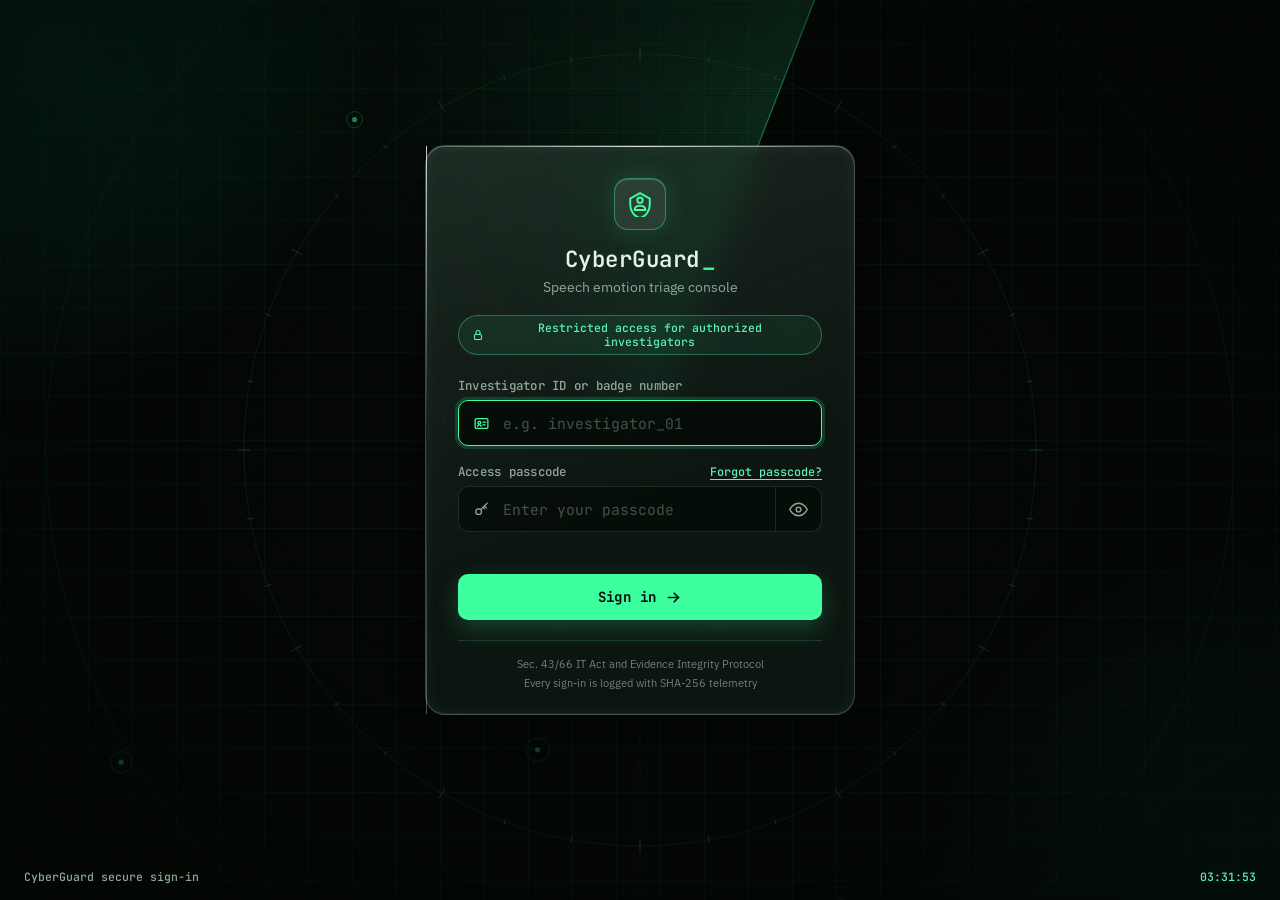
==== commit 32c2bc45: "feat(ui): implement multi-dimensional fluid responsive layout for desktop, tablets, and mobile" ====
--- a/frontend/index.html
+++ b/frontend/index.html
@@ -5,12 +5,60 @@
     <meta charset="UTF-8">
     <meta name="viewport" content="width=device-width, initial-scale=1.0">
     <title>CyberGuard - Real-Time Speech Emotion & Call Triage Console</title>
-    <link rel="stylesheet" href="css/styles.css?v=9">
+    <link rel="stylesheet" href="css/styles.css?v=23">
     <link rel="preconnect" href="https://fonts.googleapis.com">
     <link rel="preconnect" href="https://fonts.gstatic.com" crossorigin>
     <link
         href="https://fonts.googleapis.com/css2?family=IBM+Plex+Sans:wght@400;500;600;700&family=JetBrains+Mono:wght@400;600&display=swap"
         rel="stylesheet">
+    <style id="policeDossierInlinePrint">
+        #policeDossierPrintContainer {
+            display: none;
+        }
+
+        @media print {
+            html, body.dark-theme, body {
+                height: auto !important;
+                overflow: visible !important;
+                background: #ffffff !important;
+                color: #0f172a !important;
+                font-family: -apple-system, BlinkMacSystemFont, "Segoe UI", Roboto, Arial, sans-serif !important;
+                margin: 0 !important;
+                padding: 0 !important;
+                -webkit-print-color-adjust: exact !important;
+                print-color-adjust: exact !important;
+            }
+
+            body.dark-theme::before,
+            body.dark-theme::after,
+            header.console-header,
+            .console-grid,
+            .modal-overlay,
+            .toast-stack,
+            #guideModal,
+            .fallback-banner,
+            .admin-container {
+                display: none !important;
+                visibility: hidden !important;
+            }
+
+            #policeDossierPrintContainer {
+                display: block !important;
+                visibility: visible !important;
+                position: static !important;
+                width: 100% !important;
+                margin: 0 !important;
+                padding: 0 !important;
+                background: #ffffff !important;
+                color: #0f172a !important;
+            }
+
+            @page {
+                size: A4 portrait;
+                margin: 10mm 12mm 12mm 12mm;
+            }
+        }
+    </style>
 </head>
 
 <body class="dark-theme">
@@ -65,11 +113,6 @@
                     <span class="btn-arrow">→</span>
                 </button>
 
-                <div class="auth-demo-hint">
-                    <span class="hint-label">Pre-Provisioned Duty Credentials:</span>
-                    <div><code>investigator_01</code> / <code>cyberguard2026</code></div>
-                </div>
-
                 <div class="auth-compliance-footer">
                     <span>Sec. 43/66 IT Act & Evidence Integrity Protocol</span>
                     <span>All sessions logged with SHA-256 telemetry</span>
@@ -102,7 +145,7 @@
                     <label for="forgotUsername">Investigator Unique ID</label>
                     <div class="input-wrap">
                         <span class="input-prefix">ID</span>
-                        <input type="text" id="forgotUsername" value="investigator_01" required />
+                        <input type="text" id="forgotUsername" placeholder="e.g. investigator_01" required />
                     </div>
                 </div>
 
@@ -124,8 +167,10 @@
         <header class="app-header">
             <div class="brand">
                 <span class="brand-mark" aria-hidden="true">
-                    <svg xmlns="http://www.w3.org/2000/svg" width="32" height="32" viewBox="0 0 24 24" fill="none" stroke="currentColor" stroke-linecap="round" stroke-linejoin="round" stroke-width="1.75">
-                        <path d="M2 12h2l2.5-4.5L9 17l3-13l3 16l2.5-11.5l2 5l1-1.5H22"/>
+                    <svg viewBox="0 0 24 24" width="20" height="20" fill="none" stroke="currentColor" stroke-width="2"
+                        stroke-linecap="round" stroke-linejoin="round">
+                        <path d="M12 3l8 3v6c0 4.5-3.2 8.3-8 9-4.8-.7-8-4.5-8-9V6l8-3z" />
+                        <path d="M9 12l2 2 4-4" />
                     </svg>
                 </span>
                 <div>
@@ -134,13 +179,13 @@
                 </div>
             </div>
             <div class="header-status">
+                <button type="button" class="btn-guide-nav" id="btnOpenGuide" title="Open Quick Demo Guide for Evaluators">
+                    <span>💡 Quick Guide</span>
+                </button>
                 <div class="investigator-pill" id="investigatorPill" style="display: none;">
                     <span class="badge-role" id="headerOfficerRole">OFFICER</span>
                     <span class="officer-id" id="headerOfficerId">INV-7842</span>
                     <span class="officer-name" id="headerOfficerName">Insp. Haziq Shaikh</span>
-                    <a href="landing.html" class="btn-admin-nav" title="Open Quick Evaluation Protocol & Landing Guide" style="text-decoration: none;">
-                        <span>📋 Evaluation Guide</span>
-                    </a>
                     <a href="admin.html" class="btn-admin-nav" id="btnAdminNav" style="display: none;" title="Open Station Commander Roster & Admin Console">
                         <span>🛡️ Station Admin</span>
                     </a>
@@ -153,6 +198,46 @@
                 </div>
             </div>
         </header>
+
+        <!-- ============ 2-PILLAR FALLBACK BANNER ============ -->
+        <!-- Shown dynamically when emotion2vec+ HF Space is sleeping/warming up -->
+        <div class="fallback-banner" id="fallbackBanner" role="status" aria-live="polite" hidden>
+            <div class="fallback-banner-inner">
+                <div class="fallback-icon-wrap">
+                    <span class="fallback-pulse"></span>
+                    <svg viewBox="0 0 24 24" width="16" height="16" fill="none" stroke="currentColor"
+                        stroke-width="2" stroke-linecap="round" stroke-linejoin="round" aria-hidden="true">
+                        <path d="M10.29 3.86L1.82 18a2 2 0 0 0 1.71 3h16.94a2 2 0 0 0 1.71-3L13.71 3.86a2 2 0 0 0-3.42 0z"/>
+                        <line x1="12" y1="9" x2="12" y2="13"/>
+                        <line x1="12" y1="17" x2="12.01" y2="17"/>
+                    </svg>
+                </div>
+                <div class="fallback-text">
+                    <div class="fallback-title-row">
+                        <strong>Speech Emotion AI Warming Up (HuggingFace ZeroGPU Standby)</strong>
+                        <span class="fallback-mode-tag">2-PILLAR FAILSAFE ACTIVE</span>
+                    </div>
+                    <p class="fallback-desc">
+                        Pillar 1 (emotion2vec+) is waking up. Triage is currently running on <strong>Pillar 2 (Acoustic DSP Tremors)</strong> + <strong>Pillar 3 (Keyword & Threat Taxonomy)</strong> with calibrated multi-modal re-weighting. Zero triage interruption.
+                    </p>
+                </div>
+                <div class="fallback-pillars">
+                    <span class="f-pillar standby" title="Pillar 1: Speech Emotion Recognition (Connecting / Standby)">
+                        <span class="f-pillar-dot standby-dot"></span>
+                        P1: Emotion (Standby)
+                    </span>
+                    <span class="f-pillar active" title="Pillar 2: Acoustic Biomarkers & Pitch Volatility (Active)">
+                        <span class="f-pillar-dot active-dot"></span>
+                        P2: Acoustic DSP (Active)
+                    </span>
+                    <span class="f-pillar active" title="Pillar 3: Keyword Threat Analysis & Groq LLM (Active)">
+                        <span class="f-pillar-dot active-dot"></span>
+                        P3: Keywords (Active)
+                    </span>
+                </div>
+            </div>
+        </div>
+        <!-- ===================================================== -->
 
         <div class="console-grid">
 
@@ -213,9 +298,15 @@
                         <h2>Active call <span class="call-ref" id="activeCallId">#CALL-9823</span></h2>
                         <p class="subtitle">Live multimodal telemetry stream</p>
                     </div>
-                    <div class="live-priority-indicator">
-                        <span class="pill-label">Triage status</span>
-                        <span class="pill-value critical" id="livePriority">CRITICAL</span>
+                    <div style="display: flex; align-items: center; gap: 0.65rem;">
+                        <button class="btn-guide-nav" id="btnExportActiveCallPdf" type="button" title="Export current call telemetry as official Indian Police forensic dossier PDF" style="border-color: rgba(61, 255, 160, 0.4); background: rgba(61, 255, 160, 0.1); color: #3dffa0; gap: 0.35rem; cursor: pointer;">
+                            <svg viewBox="0 0 24 24" width="13" height="13" fill="none" stroke="currentColor" stroke-width="2.2" stroke-linecap="round" stroke-linejoin="round"><path d="M14 2H6a2 2 0 0 0-2 2v16a2 2 0 0 0 2 2h12a2 2 0 0 0 2-2V8z"/><polyline points="14 2 14 8 20 8"/><line x1="16" y1="13" x2="8" y2="13"/><line x1="16" y1="17" x2="8" y2="17"/></svg>
+                            <span>Export PDF Dossier</span>
+                        </button>
+                        <div class="live-priority-indicator">
+                            <span class="pill-label">Triage status</span>
+                            <span class="pill-value critical" id="livePriority">CRITICAL</span>
+                        </div>
                     </div>
                 </div>
 
@@ -246,7 +337,22 @@
                     <div class="detail-main">
                         <!-- Waveform & Audio Meter -->
                         <section class="block">
-                            <h3 class="block-title">Voice signal</h3>
+                            <div class="block-header-flex">
+                                <h3 class="block-title">Voice signal</h3>
+                                <!-- Tactical Audio Playback Controls for Pre-Recorded Files -->
+                                <div class="audio-playback-bar" id="audioPlaybackBar" style="display: none;">
+                                    <button type="button" class="btn-playback-toggle" id="btnPlaybackToggle" title="Play / Pause Audio Wiretap">
+                                        <svg class="icon-play" id="playbackIconPlay" viewBox="0 0 24 24" width="13" height="13" fill="currentColor"><polygon points="6 3 20 12 6 21 6 3"/></svg>
+                                        <svg class="icon-pause" id="playbackIconPause" viewBox="0 0 24 24" width="13" height="13" fill="currentColor" style="display:none;"><rect x="6" y="4" width="4" height="16"/><rect x="14" y="4" width="4" height="16"/></svg>
+                                        <span id="playbackToggleLabel">Play</span>
+                                    </button>
+                                    <span class="playback-timer" id="playbackTimer">00:00 / 00:00</span>
+                                    <div class="playback-progress" id="playbackProgress" title="Click to seek">
+                                        <div class="playback-progress-fill" id="playbackProgressFill"></div>
+                                    </div>
+                                    <audio id="preRecordedAudio" preload="auto" style="display:none;"></audio>
+                                </div>
+                            </div>
                             <div class="visualizer-container">
                                 <div class="signal-scroll" id="signalScroll" tabindex="0"
                                     aria-label="Voice signal timeline. Scroll sideways to review earlier audio.">
@@ -339,6 +445,7 @@
                         <span class="demo-label">Demo scenarios</span>
                         <button class="btn-warning" id="btnSimulatePanic">Simulate Scam Distress Call</button>
                         <button class="btn-secondary" id="btnSimulateCalm">Simulate Calm Inquiry</button>
+                        <button class="btn-amber" id="btnSimulateFallback" title="Demonstrate automatic 2-Pillar failsafe when HF ZeroGPU is warming up">⚠️ Simulate 2-Pillar Failsafe</button>
                     </div>
                 </div>
 
@@ -428,6 +535,10 @@
                 </div>
 
                 <div class="modal-actions">
+                    <button class="btn-primary" id="btnExportForensicPdf" type="button" style="background: linear-gradient(135deg, #059669, #10b981); color: #022c15; border: 1px solid #34d399; font-weight: 700; display: inline-flex; align-items: center; gap: 0.45rem; cursor: pointer;">
+                        <svg viewBox="0 0 24 24" width="15" height="15" fill="none" stroke="currentColor" stroke-width="2.2" stroke-linecap="round" stroke-linejoin="round"><path d="M14 2H6a2 2 0 0 0-2 2v16a2 2 0 0 0 2 2h12a2 2 0 0 0 2-2V8z"/><polyline points="14 2 14 8 20 8"/><line x1="16" y1="13" x2="8" y2="13"/><line x1="16" y1="17" x2="8" y2="17"/></svg>
+                        <span>Export Police Dossier (PDF)</span>
+                    </button>
                     <button class="btn-primary" id="btnLoadIntoMonitor">Load Into Active Call Monitor</button>
                     <button class="btn-secondary" id="btnCloseModalBottom">Close Report</button>
                 </div>
@@ -519,6 +630,10 @@
                 </div>
 
                 <div class="modal-actions">
+                    <button class="btn-primary" id="btnExportLivePdf" type="button" style="background: linear-gradient(135deg, #059669, #10b981); color: #022c15; border: 1px solid #34d399; font-weight: 700; display: inline-flex; align-items: center; gap: 0.45rem; cursor: pointer;">
+                        <svg viewBox="0 0 24 24" width="15" height="15" fill="none" stroke="currentColor" stroke-width="2.2" stroke-linecap="round" stroke-linejoin="round"><path d="M14 2H6a2 2 0 0 0-2 2v16a2 2 0 0 0 2 2h12a2 2 0 0 0 2-2V8z"/><polyline points="14 2 14 8 20 8"/><line x1="16" y1="13" x2="8" y2="13"/><line x1="16" y1="17" x2="8" y2="17"/></svg>
+                        <span>Export Police Dossier (PDF)</span>
+                    </button>
                     <button class="btn-primary" id="btnSaveLiveCall">Retain in Active Call History</button>
                     <button class="btn-secondary" id="btnCloseLiveModalBottom">Close Report</button>
                 </div>
@@ -526,7 +641,103 @@
         </div>
     </div>
 
-    <script src="js/app.js?v=8"></script>
+    <!-- ============ QUICK EVALUATOR GUIDE MODAL ============ -->
+    <div class="modal-overlay" id="guideModal">
+        <div class="modal-window guide-modal-window" role="dialog" aria-modal="true" aria-labelledby="guideModalTitle">
+            <div class="modal-header">
+                <div class="guide-header-title">
+                    <span class="guide-radar-icon" aria-hidden="true">
+                        <svg viewBox="0 0 24 24" width="18" height="18" fill="none" stroke="currentColor" stroke-width="2" stroke-linecap="round" stroke-linejoin="round">
+                            <circle cx="12" cy="12" r="9"/>
+                            <path d="M12 3a9 9 0 0 1 9 9"/>
+                            <circle cx="12" cy="12" r="3"/>
+                        </svg>
+                    </span>
+                    <div>
+                        <h3 id="guideModalTitle">CyberGuard Quick Evaluation Protocol</h3>
+                        <p class="guide-subtitle">FAST-TRACK DEMO WALKTHROUGH FOR JURY & COMMANDERS</p>
+                    </div>
+                </div>
+                <button class="modal-close-btn" id="btnCloseGuide" aria-label="Close guide">&times;</button>
+            </div>
+            
+            <div class="modal-body guide-modal-body">
+                <div class="guide-grid">
+                    <!-- Step 1 -->
+                    <div class="guide-card">
+                        <div class="guide-card-head">
+                            <span class="guide-card-num">01</span>
+                            <h4>Live Call Queue & Triage</h4>
+                        </div>
+                        <p>Incoming emergency calls are auto-ranked by Multi-Modal Urgency (0–100). Severe distress calls surface dynamically to the queue top.</p>
+                        <div class="guide-card-actions">
+                            <button type="button" class="btn-guide-action" id="guideActionPanic">
+                                <span>Load Digital Arrest (#CALL-9823)</span>
+                                <span class="action-arrow">→</span>
+                            </button>
+                        </div>
+                    </div>
+
+                    <!-- Step 2 -->
+                    <div class="guide-card">
+                        <div class="guide-card-head">
+                            <span class="guide-card-num">02</span>
+                            <h4>3-Pillar Multimodal Telemetry</h4>
+                        </div>
+                        <p>Simultaneous evaluation of Voice Emotion (P1), SciPy Vocal Tremors &lt;15ms (P2), and Indic Threat Keywords (P3).</p>
+                        <div class="guide-pillar-tags">
+                            <span class="tag-chip p1">P1 Emotion (SER)</span>
+                            <span class="tag-chip p2">P2 Acoustic DSP</span>
+                            <span class="tag-chip p3">P3 Groq Whisper</span>
+                        </div>
+                    </div>
+
+                    <!-- Step 3 -->
+                    <div class="guide-card">
+                        <div class="guide-card-head">
+                            <span class="guide-card-num">03</span>
+                            <h4>2-Pillar Resilience Failsafe</h4>
+                        </div>
+                        <p>When the Hugging Face GPU model is warming up, system dynamically re-weights to 2-Pillar mode with zero triage downtime.</p>
+                        <div class="guide-card-actions">
+                            <button type="button" class="btn-guide-action amber" id="guideActionFallback">
+                                <span>Test 2-Pillar Failsafe</span>
+                                <span class="action-arrow">→</span>
+                            </button>
+                        </div>
+                    </div>
+
+                    <!-- Step 4 -->
+                    <div class="guide-card">
+                        <div class="guide-card-head">
+                            <span class="guide-card-num">04</span>
+                            <h4>Wiretap Forensics & Chain-of-Custody</h4>
+                        </div>
+                        <p>Analyze recorded wiretaps or upload audio. Produces a second-by-second timeline with cryptographic SHA-256 evidence hashing.</p>
+                        <div class="guide-card-actions">
+                            <button type="button" class="btn-guide-action cyan" id="guideActionForensic">
+                                <span>Inspect Case Wiretaps</span>
+                                <span class="action-arrow">→</span>
+                            </button>
+                        </div>
+                    </div>
+                </div>
+            </div>
+
+            <div class="modal-actions guide-modal-actions">
+                <label class="guide-checkbox-wrap">
+                    <input type="checkbox" id="guideDoNotShow">
+                    <span>Don't auto-launch on startup</span>
+                </label>
+                <button type="button" class="btn-primary" id="btnDismissGuide">Begin Evaluation →</button>
+            </div>
+        </div>
+    </div>
+    <!-- ===================================================== -->
+    <!-- OFFICIAL GOVERNMENT OF INDIA / POLICE DEPARTMENT FORENSIC DOSSIER PRINT CONTAINER -->
+    <div id="policeDossierPrintContainer" class="police-dossier-print" aria-hidden="true"></div>
+
+    <script src="js/app.js?v=23"></script>
 </body>
 
 </html>
--- a/frontend/css/styles.css
+++ b/frontend/css/styles.css
@@ -69,19 +69,18 @@
     scrollbar-color: rgba(255, 255, 255, 0.22) transparent;
 }
 
-html {
-    font-size: clamp(13.5px, 0.95vw, 15px);
-}
-
 html,
 body.dark-theme {
-    height: 100%;
-    overflow: hidden;
+    min-height: 100%;
+    min-height: 100dvh;
     background: var(--bg);
     color: var(--text);
     font-family: 'Neue Montreal', 'IBM Plex Sans', 'Segoe UI', -apple-system, Roboto, sans-serif;
+    font-size: 16px;
     line-height: 1.45;
     -webkit-font-smoothing: antialiased;
+    overflow-x: hidden;
+    overflow-y: auto;
 }
 
 /* Backdrop: two soft light sources + fine grain, fixed behind everything */
@@ -132,13 +131,13 @@
     z-index: 1;
     display: flex;
     flex-direction: column;
-    gap: clamp(0.55rem, 0.9vh, 0.85rem);
-    height: 100vh;
-    height: 100dvh;
+    gap: clamp(0.75rem, 1.2vw, 1rem);
+    min-height: 100vh;
+    min-height: 100dvh;
     max-width: 1720px;
     margin: 0 auto;
     width: 100%;
-    padding: clamp(0.55rem, 0.9vh, 0.9rem) clamp(0.8rem, 1.2vw, 1.35rem) clamp(0.65rem, 1vh, 1rem);
+    padding: clamp(0.65rem, 1.5vw, 1.25rem);
 }
 
 .app-header {
@@ -146,7 +145,8 @@
     display: flex;
     align-items: center;
     justify-content: space-between;
-    gap: clamp(0.5rem, 1vw, 1rem);
+    gap: 0.85rem 1.25rem;
+    flex-wrap: wrap;
 }
 
 .brand {
@@ -181,20 +181,24 @@
 .header-status {
     display: flex;
     align-items: center;
-    gap: 1rem;
+    gap: 0.65rem 0.85rem;
+    flex-wrap: wrap;
 }
 
 .badge-live {
     font-size: 0.8rem;
     font-weight: 600;
     color: #ff8585;
+    white-space: nowrap;
+    display: inline-flex;
+    align-items: center;
 }
 
 .system-status {
-    display: flex;
+    display: inline-flex;
     align-items: center;
     gap: 0.55rem;
-    padding: 0.42rem 0.9rem;
+    padding: 0.38rem 0.85rem;
     border: 1px solid var(--glass-border);
     border-radius: 999px;
     background: var(--glass);
@@ -202,6 +206,7 @@
     backdrop-filter: var(--glass-blur);
     font-size: 0.8rem;
     color: var(--muted);
+    line-height: 1.3;
 }
 
 .status-indicator.online {
@@ -213,10 +218,212 @@
     box-shadow: 0 0 0 3px rgba(16, 185, 129, 0.2);
 }
 
+.status-indicator.standby {
+    width: 8px;
+    height: 8px;
+    flex-shrink: 0;
+    border-radius: 50%;
+    background: #f59e0b;
+    box-shadow: 0 0 0 3px rgba(245, 158, 11, 0.25);
+    animation: dotBlink 1.4s ease-in-out infinite;
+}
+
+/* =========================================================================
+   TWO-PILLAR FALLBACK BANNER (High-Resilience Failsafe Mode)
+   Shown when emotion2vec+ (HF ZeroGPU) is sleeping / warming up
+   ========================================================================= */
+.fallback-banner {
+    width: 100%;
+    margin-bottom: 0.85rem;
+    padding: 0.75rem 1.15rem;
+    border-radius: 12px;
+    background: linear-gradient(135deg, rgba(245, 158, 11, 0.12), rgba(20, 16, 8, 0.85));
+    border: 1px solid rgba(245, 158, 11, 0.35);
+    box-shadow: 0 0 20px rgba(245, 158, 11, 0.08), inset 0 1px 0 rgba(255, 255, 255, 0.08);
+    -webkit-backdrop-filter: blur(16px);
+    backdrop-filter: blur(16px);
+    animation: bannerSlideIn 0.3s cubic-bezier(0.16, 1, 0.3, 1);
+    transition: opacity 0.25s ease, transform 0.25s ease;
+}
+
+.fallback-banner[hidden] {
+    display: none !important;
+}
+
+@keyframes bannerSlideIn {
+    from {
+        opacity: 0;
+        transform: translateY(-8px);
+    }
+    to {
+        opacity: 1;
+        transform: translateY(0);
+    }
+}
+
+.fallback-banner-inner {
+    display: flex;
+    align-items: center;
+    gap: 1rem;
+    justify-content: space-between;
+    flex-wrap: wrap;
+}
+
+.fallback-icon-wrap {
+    position: relative;
+    display: flex;
+    align-items: center;
+    justify-content: center;
+    width: 34px;
+    height: 34px;
+    border-radius: 9px;
+    background: rgba(245, 158, 11, 0.18);
+    border: 1px solid rgba(245, 158, 11, 0.45);
+    color: #fbbf24;
+    flex-shrink: 0;
+}
+
+.fallback-pulse {
+    position: absolute;
+    inset: -3px;
+    border-radius: 12px;
+    border: 1px solid rgba(245, 158, 11, 0.5);
+    animation: fallbackPulseRing 2s infinite;
+}
+
+@keyframes fallbackPulseRing {
+    0% {
+        transform: scale(0.95);
+        opacity: 0.9;
+    }
+    70% {
+        transform: scale(1.15);
+        opacity: 0;
+    }
+    100% {
+        transform: scale(1.15);
+        opacity: 0;
+    }
+}
+
+.fallback-text {
+    flex: 1;
+    min-width: 280px;
+    display: flex;
+    flex-direction: column;
+    gap: 0.2rem;
+}
+
+.fallback-title-row {
+    display: flex;
+    align-items: center;
+    gap: 0.65rem;
+    flex-wrap: wrap;
+}
+
+.fallback-title-row strong {
+    font-size: 0.88rem;
+    font-weight: 600;
+    color: #fef3c7;
+    letter-spacing: -0.01em;
+}
+
+.fallback-mode-tag {
+    display: inline-flex;
+    align-items: center;
+    font-family: var(--font-mono, 'JetBrains Mono', monospace);
+    font-size: 0.66rem;
+    font-weight: 700;
+    letter-spacing: 0.04em;
+    padding: 0.15rem 0.5rem;
+    border-radius: 4px;
+    background: rgba(245, 158, 11, 0.22);
+    border: 1px solid rgba(245, 158, 11, 0.55);
+    color: #fde68a;
+    text-transform: uppercase;
+}
+
+.fallback-desc {
+    margin: 0;
+    font-size: 0.77rem;
+    color: rgba(229, 231, 235, 0.82);
+    line-height: 1.4;
+}
+
+.fallback-desc strong {
+    color: #fff;
+    font-weight: 600;
+}
+
+.fallback-pillars {
+    display: flex;
+    align-items: center;
+    gap: 0.5rem;
+    flex-shrink: 0;
+}
+
+.f-pillar {
+    display: inline-flex;
+    align-items: center;
+    gap: 0.4rem;
+    padding: 0.3rem 0.65rem;
+    border-radius: 999px;
+    font-size: 0.72rem;
+    font-family: var(--font-mono, 'JetBrains Mono', monospace);
+    font-weight: 600;
+}
+
+.f-pillar.standby {
+    background: rgba(245, 158, 11, 0.12);
+    border: 1px dashed rgba(245, 158, 11, 0.45);
+    color: #fbbf24;
+}
+
+.f-pillar.active {
+    background: rgba(16, 185, 129, 0.14);
+    border: 1px solid rgba(16, 185, 129, 0.45);
+    color: #34d399;
+}
+
+.f-pillar-dot {
+    width: 6px;
+    height: 6px;
+    border-radius: 50%;
+}
+
+.f-pillar-dot.standby-dot {
+    background: #f59e0b;
+    box-shadow: 0 0 6px #f59e0b;
+    animation: dotBlink 1.4s ease-in-out infinite;
+}
+
+.f-pillar-dot.active-dot {
+    background: #10b981;
+    box-shadow: 0 0 6px #10b981;
+}
+
+@keyframes dotBlink {
+    0%, 100% { opacity: 1; transform: scale(1); }
+    50% { opacity: 0.3; transform: scale(0.8); }
+}
+
+@media (max-width: 900px) {
+    .fallback-banner-inner {
+        flex-direction: column;
+        align-items: flex-start;
+        gap: 0.65rem;
+    }
+    .fallback-pillars {
+        width: 100%;
+        justify-content: flex-start;
+        overflow-x: auto;
+    }
+}
+
 .console-grid {
     display: grid;
-    grid-template-columns: clamp(280px, 22vw, 340px) minmax(0, 1fr);
-    gap: clamp(0.65rem, 1vw, 1rem);
+    grid-template-columns: clamp(280px, 24vw, 340px) minmax(0, 1fr);
+    gap: clamp(0.75rem, 1.2vw, 1.15rem);
     flex: 1;
     min-height: 0;
 }
@@ -225,9 +432,9 @@
 .panel {
     display: flex;
     flex-direction: column;
-    gap: clamp(0.65rem, 1vh, 0.95rem);
+    gap: 1rem;
     min-height: 0;
-    padding: clamp(0.85rem, 1.2vh, 1.15rem);
+    padding: clamp(0.9rem, 1.4vw, 1.25rem);
     background: linear-gradient(160deg, rgba(255, 255, 255, 0.085), rgba(255, 255, 255, 0.035) 55%);
     border: 1px solid var(--glass-border);
     border-radius: var(--radius);
@@ -251,6 +458,7 @@
     justify-content: space-between;
     align-items: flex-start;
     gap: 0.75rem;
+    flex-wrap: wrap;
 }
 
 .panel-header h2 {
@@ -307,7 +515,7 @@
 }
 
 .call-card {
-    padding: clamp(0.55rem, 0.9vh, 0.72rem) clamp(0.65rem, 0.9vw, 0.82rem);
+    padding: 0.8rem 0.9rem;
     background: rgba(255, 255, 255, 0.05);
     border: 1px solid var(--glass-border);
     border-radius: var(--radius-md);
@@ -346,21 +554,21 @@
 
 .call-id {
     font-family: 'JetBrains Mono', monospace;
-    font-size: 0.88rem;
+    font-size: 0.9rem;
     font-weight: 600;
 }
 
 .caller-info {
-    margin-top: 0.12rem;
-    font-size: 0.76rem;
+    margin-top: 0.15rem;
+    font-size: 0.78rem;
     color: var(--muted);
 }
 
 .card-meta {
     display: flex;
     justify-content: space-between;
-    margin-top: 0.35rem;
-    font-size: 0.76rem;
+    margin-top: 0.45rem;
+    font-size: 0.8rem;
     color: var(--muted);
 }
 
@@ -371,8 +579,8 @@
 .card-tags {
     display: flex;
     flex-wrap: wrap;
-    gap: 0.25rem;
-    margin-top: 0.35rem;
+    gap: 0.3rem;
+    margin-top: 0.5rem;
 }
 
 .card-actions {
@@ -528,6 +736,19 @@
     background: rgba(239, 68, 68, 0.22);
 }
 
+.btn-amber {
+    background: rgba(245, 158, 11, 0.12);
+    border-color: rgba(245, 158, 11, 0.5);
+    color: #fde68a;
+    transition: background 0.2s, border-color 0.2s, color 0.2s;
+}
+
+.btn-amber:hover {
+    background: rgba(245, 158, 11, 0.25);
+    border-color: #fbbf24;
+    color: #fff;
+}
+
 .btn-sm {
     flex-shrink: 0;
     padding: 0.4rem 0.75rem;
@@ -631,8 +852,8 @@
     display: grid;
     grid-template-columns: auto minmax(0, 1fr);
     align-items: center;
-    gap: clamp(0.85rem, 1.3vw, 1.5rem);
-    padding: clamp(0.65rem, 1.2vh, 0.95rem) clamp(0.85rem, 1.2vw, 1.2rem);
+    gap: clamp(1rem, 2vw, 1.75rem);
+    padding: clamp(0.85rem, 1.5vw, 1.25rem);
     background: rgba(255, 255, 255, 0.05);
     background: linear-gradient(100deg, color-mix(in srgb, var(--state) 22%, transparent), rgba(255, 255, 255, 0.04) 60%);
     border: 1px solid var(--glass-border);
@@ -655,12 +876,12 @@
 .urgency-gauge {
     display: flex;
     align-items: center;
-    gap: clamp(0.5rem, 0.8vw, 0.85rem);
+    gap: 0.85rem;
 }
 
 .gauge-value {
     font-family: 'JetBrains Mono', monospace;
-    font-size: clamp(2.4rem, 4.2vh, 3.1rem);
+    font-size: 3.4rem;
     font-weight: 500;
     line-height: 1;
     color: var(--state);
@@ -676,7 +897,7 @@
     display: flex;
     align-items: flex-start;
     gap: 0.75rem;
-    padding-left: 1.5rem;
+    padding-left: clamp(0.9rem, 1.5vw, 1.5rem);
     border-left: 1px solid var(--glass-border-strong);
 }
 
@@ -690,7 +911,7 @@
     display: flex;
     flex-direction: column;
     gap: 0.15rem;
-    font-size: 0.92rem;
+    font-size: clamp(0.85rem, 1vw, 0.92rem);
     line-height: 1.5;
 }
 
@@ -702,26 +923,106 @@
 
 .detail-grid {
     display: grid;
-    grid-template-columns: minmax(0, 1.55fr) minmax(220px, 1fr);
-    gap: clamp(0.85rem, 1.2vw, 1.35rem);
+    grid-template-columns: minmax(0, 1.55fr) minmax(230px, 1fr);
+    gap: clamp(1rem, 1.5vw, 1.5rem);
 }
 
 .detail-main {
     display: flex;
     flex-direction: column;
-    gap: clamp(0.75rem, 1vh, 1.15rem);
+    gap: 1.25rem;
     min-width: 0;
 }
 
 .block-title {
-    margin-bottom: 0.45rem;
-    font-size: 0.8rem;
+    margin-bottom: 0.55rem;
+    font-size: 0.82rem;
     font-weight: 600;
     color: var(--muted);
 }
 
+.block-header-flex {
+    display: flex;
+    justify-content: space-between;
+    align-items: center;
+    margin-bottom: 0.55rem;
+    flex-wrap: wrap;
+    gap: 0.5rem;
+}
+
+.block-header-flex .block-title {
+    margin-bottom: 0;
+}
+
+/* ---------- Pre-Recorded Audio Playback Controls ---------- */
+.audio-playback-bar {
+    display: inline-flex;
+    align-items: center;
+    gap: 0.65rem;
+    padding: 0.22rem 0.65rem;
+    border-radius: 999px;
+    background: rgba(4, 14, 9, 0.75);
+    border: 1px solid rgba(61, 255, 160, 0.3);
+    box-shadow: 0 0 14px rgba(61, 255, 160, 0.1);
+    -webkit-backdrop-filter: blur(10px);
+    backdrop-filter: blur(10px);
+}
+
+.btn-playback-toggle {
+    display: inline-flex;
+    align-items: center;
+    gap: 0.35rem;
+    padding: 0.22rem 0.65rem;
+    border-radius: 999px;
+    border: 1px solid var(--accent, #3dffa0);
+    background: rgba(61, 255, 160, 0.15);
+    color: #ffffff;
+    font-family: 'JetBrains Mono', monospace;
+    font-size: 0.72rem;
+    font-weight: 700;
+    letter-spacing: 0.02em;
+    cursor: pointer;
+    transition: background 0.15s, transform 0.15s, box-shadow 0.15s;
+}
+
+.btn-playback-toggle:hover {
+    background: rgba(61, 255, 160, 0.3);
+    transform: scale(1.02);
+    box-shadow: 0 0 10px rgba(61, 255, 160, 0.3);
+}
+
+.btn-playback-toggle:active {
+    transform: scale(0.98);
+}
+
+.playback-timer {
+    font-family: 'JetBrains Mono', monospace;
+    font-size: 0.72rem;
+    color: #a5f3fc;
+    min-width: 82px;
+    letter-spacing: 0.04em;
+}
+
+.playback-progress {
+    position: relative;
+    width: 95px;
+    height: 6px;
+    border-radius: 999px;
+    background: rgba(255, 255, 255, 0.1);
+    overflow: hidden;
+    cursor: pointer;
+}
+
+.playback-progress-fill {
+    height: 100%;
+    width: 0%;
+    border-radius: 999px;
+    background: linear-gradient(90deg, #3dffa0, #00e5ff);
+    transition: width 0.1s linear;
+}
+
 .visualizer-container {
-    padding: 0.45rem 0.7rem;
+    padding: 0.5rem 0.75rem;
     background: var(--glass-inset);
     border: 1px solid var(--glass-border);
     border-radius: var(--radius-md);
@@ -731,43 +1032,43 @@
 #waveformCanvas {
     display: block;
     width: 100%;
-    height: clamp(62px, 8.5vh, 85px);
+    height: 90px;
 }
 
 .waveform-footer {
     display: grid;
-    grid-template-columns: repeat(3, minmax(0, 1fr));
-    gap: 0.6rem;
-    margin-top: 0.6rem;
+    grid-template-columns: repeat(auto-fit, minmax(130px, 1fr));
+    gap: 0.75rem;
+    margin-top: 0.75rem;
 }
 
 .signal-metric {
     display: flex;
     flex-direction: column;
     gap: 0.1rem;
-    font-size: 0.76rem;
+    font-size: 0.78rem;
     color: var(--muted);
 }
 
 .signal-metric strong {
-    font-size: 0.84rem;
+    font-size: 0.86rem;
     font-weight: 600;
     color: var(--text);
 }
 
 .transcript-content {
-    margin-bottom: 0.6rem;
-    font-size: clamp(0.85rem, 1.1vh, 0.94rem);
-    line-height: 1.5;
+    margin-bottom: 0.8rem;
+    font-size: 0.97rem;
+    line-height: 1.6;
 }
 
 .active-call-panel .transcript-content {
-    max-height: clamp(5.5rem, 9.5vh, 8.5rem);
+    max-height: 9.5rem;
     overflow-y: auto;
 }
 
 .transcript-box.inset {
-    padding: clamp(0.6rem, 1vh, 0.85rem) clamp(0.75rem, 1.2vw, 1rem);
+    padding: 0.9rem 1rem;
     background: var(--glass-inset);
     border: 1px solid var(--glass-border);
     border-radius: var(--radius-md);
@@ -784,19 +1085,19 @@
 .metrics-list {
     display: flex;
     flex-direction: column;
-    gap: clamp(0.6rem, 1vh, 0.95rem);
+    gap: 1.1rem;
 }
 
 .metric-header {
     display: flex;
     justify-content: space-between;
-    margin-bottom: 0.25rem;
-    font-size: 0.84rem;
+    margin-bottom: 0.35rem;
+    font-size: 0.88rem;
 }
 
 .metric-header span:last-child {
     font-family: 'JetBrains Mono', monospace;
-    font-size: 0.8rem;
+    font-size: 0.82rem;
     color: var(--muted);
 }
 
@@ -831,9 +1132,9 @@
     flex-wrap: wrap;
     align-items: center;
     justify-content: space-between;
-    gap: 0.5rem 0.85rem;
+    gap: 0.75rem 1rem;
     margin-top: auto;
-    padding: clamp(0.5rem, 0.9vh, 0.85rem) 0 0.1rem;
+    padding: 1rem 0 0.1rem;
     border-top: 1px solid var(--glass-border);
     position: sticky;
     bottom: -0.1rem;
@@ -843,14 +1144,14 @@
 }
 
 .controls-bar .btn-primary {
-    padding: clamp(0.5rem, 0.9vh, 0.68rem) clamp(0.9rem, 1.2vw, 1.3rem);
+    padding: 0.68rem 1.3rem;
 }
 
 .demo-group {
     display: flex;
     flex-wrap: wrap;
     align-items: center;
-    gap: 0.45rem;
+    gap: 0.5rem;
 }
 
 .demo-label {
@@ -1251,230 +1552,144 @@
     }
 }
 
-/* ---------- Responsive Optimizations (All Screen Sizes at 100% Zoom) ---------- */
-
-/* Height-based responsiveness for laptops & standard 1080p displays */
-@media (max-height: 860px) {
-    html {
-        font-size: 13.5px;
+/* ---------- Responsive Architecture for Multi-Dimensional Devices ---------- */
+
+/* 1. Large High-Resolution HUD Mode (Desktop Displays with Full Height) */
+@media (min-width: 1101px) and (min-height: 880px) {
+    html,
+    body.dark-theme {
+        height: 100%;
+        overflow: hidden;
     }
 
     .app-shell {
-        gap: 0.55rem;
-        padding: 0.55rem 1rem 0.65rem;
+        height: 100vh;
+        height: 100dvh;
+    }
+
+    .console-grid {
+        flex: 1;
+        min-height: 0;
     }
 
     .panel {
-        padding: 0.85rem;
-        gap: 0.65rem;
-    }
-
-    .summary-band {
-        padding: 0.55rem 0.95rem;
-        gap: 1rem;
-    }
-
-    .gauge-value {
-        font-size: 2.6rem;
-    }
-
-    .advisory-text {
-        font-size: 0.84rem;
-        line-height: 1.4;
-    }
-
-    #waveformCanvas {
-        height: 65px;
-    }
-
-    .detail-grid {
-        gap: 0.95rem;
-    }
-
-    .detail-main {
-        gap: 0.75rem;
-    }
-
-    .block-title {
-        margin-bottom: 0.35rem;
-        font-size: 0.76rem;
-    }
-
-    .waveform-footer {
-        margin-top: 0.45rem;
-        gap: 0.45rem;
-    }
-
-    .signal-metric {
-        font-size: 0.72rem;
-    }
-
-    .signal-metric strong {
-        font-size: 0.8rem;
-    }
-
-    .transcript-box.inset {
-        padding: 0.55rem 0.85rem;
-    }
-
-    .active-call-panel .transcript-content {
-        max-height: 5.8rem;
-    }
-
-    .metrics-list {
-        gap: 0.65rem;
-    }
-
-    .controls-bar {
-        padding: 0.55rem 0 0.05rem;
-    }
-}
-
-@media (max-height: 720px) {
-    html {
-        font-size: 12.5px;
-    }
-
-    .app-shell {
-        gap: 0.4rem;
-        padding: 0.4rem 0.75rem 0.5rem;
-    }
-
-    .panel {
-        padding: 0.7rem;
-        gap: 0.5rem;
-    }
-
-    .summary-band {
-        padding: 0.45rem 0.75rem;
-    }
-
-    .gauge-value {
-        font-size: 2.2rem;
-    }
-
-    #waveformCanvas {
-        height: 50px;
-    }
-
-    .active-call-panel .transcript-content {
-        max-height: 4.5rem;
-    }
-
-    .metrics-list {
-        gap: 0.5rem;
-    }
-}
-
-/* Width-based responsiveness */
-@media (max-width: 1440px) {
-    .system-status .status-text {
-        max-width: 260px;
-        white-space: nowrap;
-        overflow: hidden;
-        text-overflow: ellipsis;
-    }
-}
-
-@media (max-width: 1240px) {
-    .badge-live {
-        display: none;
-    }
-
-    .system-status .status-text {
-        max-width: 180px;
-    }
-
-    .investigator-pill {
-        padding: 0.18rem 0.5rem;
-        gap: 0.35rem;
-    }
-
-    .officer-name {
-        display: none;
-    }
-}
-
-@media (max-width: 1060px) {
+        min-height: 0;
+    }
+
+    .call-list {
+        flex: 1 1 auto;
+        overflow-y: auto;
+    }
+}
+
+/* 2. Scaled / Short Displays & Tablets (Height < 880px OR Width <= 1100px) */
+@media (max-width: 1100px), (max-height: 879px) {
     html,
     body.dark-theme {
         height: auto;
         min-height: 100%;
+        overflow-x: hidden;
         overflow-y: auto;
-        overflow-x: hidden;
     }
 
     .app-shell {
         height: auto;
         min-height: 100vh;
-        max-width: 100%;
-        padding: 0.85rem;
-    }
-
+        min-height: 100dvh;
+    }
+
+    .call-list {
+        max-height: 280px;
+        overflow-y: auto;
+    }
+
+    .active-call-panel {
+        overflow: visible;
+    }
+}
+
+/* 3. Tablet & Compact Laptops (Width <= 1024px) */
+@media (max-width: 1024px) {
     .console-grid {
         grid-template-columns: minmax(0, 1fr);
         flex: none;
         gap: 1rem;
     }
 
+    .app-header {
+        gap: 0.85rem;
+    }
+
     .call-list {
-        max-height: 300px;
-    }
-
-    .active-call-panel {
-        overflow: visible;
-    }
-
-    .controls-bar {
-        position: static;
-        background: transparent;
-        backdrop-filter: none;
-        -webkit-backdrop-filter: none;
-        margin-top: 1rem;
-    }
-}
-
-@media (max-width: 768px) {
+        max-height: 260px;
+    }
+}
+
+/* 4. Phablets & Small Tablets (Width <= 860px) */
+@media (max-width: 860px) {
+    .app-shell {
+        padding: clamp(0.6rem, 1.5vw, 0.9rem);
+        gap: 0.85rem;
+    }
+
     .app-header {
         flex-direction: column;
         align-items: stretch;
-        gap: 0.65rem;
-    }
-
-    .brand {
-        justify-content: space-between;
+        gap: 0.75rem;
     }
 
     .header-status {
         justify-content: flex-start;
         flex-wrap: wrap;
-        width: 100%;
         gap: 0.5rem;
     }
 
     .summary-band {
         grid-template-columns: minmax(0, 1fr);
-        gap: 0.85rem;
+        gap: 1rem;
     }
 
     .advisory-box {
-        padding: 0.75rem 0 0;
+        padding: 0.9rem 0 0;
         border-left: none;
         border-top: 1px solid var(--glass-border-strong);
     }
 
     .detail-grid {
         grid-template-columns: minmax(0, 1fr);
-        gap: 1.1rem;
+        gap: 1rem;
     }
 
     .waveform-footer {
-        grid-template-columns: repeat(3, minmax(0, 1fr));
+        grid-template-columns: repeat(auto-fit, minmax(130px, 1fr));
+        gap: 0.6rem;
+    }
+
+    .controls-bar {
+        flex-direction: column;
+        align-items: stretch;
+        gap: 0.75rem;
+        padding-top: 0.75rem;
+    }
+
+    .controls-bar .btn-primary {
+        width: 100%;
+        justify-content: center;
+        text-align: center;
+        padding: 0.75rem 1.25rem;
     }
 
     .demo-group {
         width: 100%;
         justify-content: flex-start;
+        flex-wrap: wrap;
+        gap: 0.45rem;
+    }
+
+    .demo-group button {
+        flex: 1 1 auto;
+        justify-content: center;
+        min-width: 130px;
     }
 
     .forensic-hero {
@@ -1493,6 +1708,92 @@
 
     .modal-body {
         padding: 1rem;
+    }
+}
+
+/* 5. Mobile Phones (Width <= 600px) */
+@media (max-width: 600px) {
+    .app-shell {
+        padding: 0.5rem;
+        gap: 0.75rem;
+    }
+
+    .panel {
+        padding: 0.85rem;
+        border-radius: 8px;
+    }
+
+    .brand-mark {
+        width: 32px;
+        height: 32px;
+    }
+
+    .brand-name {
+        font-size: 1.02rem;
+    }
+
+    .brand-sub {
+        font-size: 0.72rem;
+    }
+
+    .panel-header {
+        flex-direction: column;
+        align-items: stretch;
+        gap: 0.65rem;
+    }
+
+    .panel-header > div:last-child {
+        display: flex;
+        justify-content: space-between;
+        align-items: center;
+        width: 100%;
+    }
+
+    .urgency-gauge {
+        justify-content: flex-start;
+    }
+
+    .gauge-value {
+        font-size: 2.8rem;
+    }
+
+    .transcript-content {
+        font-size: 0.88rem;
+    }
+
+    .investigator-pill {
+        font-size: 0.68rem;
+        padding: 0.25rem 0.55rem;
+        width: 100%;
+        justify-content: space-between;
+    }
+
+    .system-status {
+        font-size: 0.72rem;
+        padding: 0.3rem 0.6rem;
+        width: 100%;
+        justify-content: flex-start;
+    }
+
+    .modal-window {
+        max-width: 96vw;
+        max-height: 94dvh;
+        border-radius: 10px;
+    }
+
+    .modal-header,
+    .modal-body,
+    .modal-actions {
+        padding: 0.75rem 0.85rem;
+    }
+
+    .btn-guide-nav,
+    .btn-auth-submit,
+    .btn-primary,
+    .btn-secondary,
+    .btn-warning,
+    .btn-amber {
+        font-size: 0.8rem;
     }
 }
 
@@ -2333,6 +2634,8 @@
 /* ---------- Voice signal: scrollable timeline ---------- */
 .signal-scroll {
     position: relative;
+    width: 100%;
+    max-width: 100%;
     overflow-x: auto;
     overflow-y: hidden;
     overscroll-behavior-x: contain;
@@ -2414,7 +2717,7 @@
     position: fixed;
     inset: 0;
     z-index: 9999;
-    display: none;
+    display: flex;
     align-items: center;
     justify-content: center;
     background: rgba(3, 7, 5, 0.88);
@@ -2736,3 +3039,756 @@
     color: #ffffff;
 }
 
+/* =========================================================================
+   QUICK EVALUATOR GUIDE MODAL & NAV BUTTON
+   Tactical dark glass styling following the CyberGuard radar theme
+   ========================================================================= */
+.btn-guide-nav {
+    display: inline-flex;
+    align-items: center;
+    gap: 0.35rem;
+    padding: 0.25rem 0.75rem;
+    border-radius: 999px;
+    border: 1px solid rgba(0, 229, 255, 0.45);
+    background: rgba(0, 229, 255, 0.1);
+    color: #00e5ff;
+    font-size: 0.72rem;
+    font-family: 'JetBrains Mono', monospace;
+    font-weight: 600;
+    cursor: pointer;
+    transition: background 0.2s, color 0.2s, border-color 0.2s, transform 0.15s;
+}
+
+.btn-guide-nav:hover {
+    background: rgba(0, 229, 255, 0.25);
+    border-color: #00e5ff;
+    color: #ffffff;
+    transform: translateY(-1px);
+    box-shadow: 0 0 12px rgba(0, 229, 255, 0.25);
+}
+
+.guide-modal-window {
+    max-width: 720px;
+    background: linear-gradient(160deg, rgba(8, 20, 14, 0.94), rgba(3, 7, 5, 0.98));
+    border: 1px solid rgba(61, 255, 160, 0.35);
+    box-shadow: 0 0 35px rgba(0, 0, 0, 0.8), 0 0 30px rgba(61, 255, 160, 0.1);
+}
+
+.guide-header-title {
+    display: flex;
+    align-items: center;
+    gap: 0.85rem;
+}
+
+.guide-radar-icon {
+    display: flex;
+    align-items: center;
+    justify-content: center;
+    width: 36px;
+    height: 36px;
+    border-radius: 8px;
+    background: rgba(61, 255, 160, 0.12);
+    border: 1px solid rgba(61, 255, 160, 0.4);
+    color: var(--accent, #3dffa0);
+    flex-shrink: 0;
+}
+
+.guide-subtitle {
+    margin: 0.15rem 0 0;
+    font-family: 'JetBrains Mono', monospace;
+    font-size: 0.65rem;
+    font-weight: 700;
+    letter-spacing: 0.08em;
+    color: rgba(143, 168, 154, 0.8);
+}
+
+.guide-modal-body {
+    padding: 1.25rem 1.5rem;
+    overflow-y: auto;
+    max-height: 70vh;
+}
+
+.guide-grid {
+    display: grid;
+    grid-template-columns: repeat(2, 1fr);
+    gap: 0.85rem;
+}
+
+.guide-card {
+    display: flex;
+    flex-direction: column;
+    justify-content: space-between;
+    gap: 0.6rem;
+    padding: 0.95rem 1rem;
+    background: rgba(255, 255, 255, 0.03);
+    border: 1px solid rgba(255, 255, 255, 0.08);
+    border-radius: 10px;
+    transition: border-color 0.2s, background 0.2s;
+}
+
+.guide-card:hover {
+    border-color: rgba(61, 255, 160, 0.3);
+    background: rgba(61, 255, 160, 0.04);
+}
+
+.guide-card-head {
+    display: flex;
+    align-items: center;
+    gap: 0.65rem;
+}
+
+.guide-card-num {
+    display: inline-flex;
+    align-items: center;
+    justify-content: center;
+    width: 26px;
+    height: 26px;
+    border-radius: 6px;
+    background: rgba(61, 255, 160, 0.12);
+    border: 1px solid rgba(61, 255, 160, 0.35);
+    color: var(--accent, #3dffa0);
+    font-family: 'JetBrains Mono', monospace;
+    font-size: 0.72rem;
+    font-weight: 700;
+    flex-shrink: 0;
+}
+
+.guide-card h4 {
+    margin: 0;
+    font-size: 0.86rem;
+    font-weight: 600;
+    color: #e5e7eb;
+}
+
+.guide-card p {
+    margin: 0;
+    font-size: 0.76rem;
+    line-height: 1.45;
+    color: rgba(200, 215, 205, 0.78);
+    flex: 1;
+}
+
+.guide-card-actions {
+    margin-top: 0.25rem;
+}
+
+.btn-guide-action {
+    display: inline-flex;
+    align-items: center;
+    justify-content: space-between;
+    gap: 0.5rem;
+    width: 100%;
+    padding: 0.42rem 0.75rem;
+    border-radius: 6px;
+    background: rgba(61, 255, 160, 0.08);
+    border: 1px solid rgba(61, 255, 160, 0.35);
+    color: var(--accent, #3dffa0);
+    font-size: 0.72rem;
+    font-family: 'JetBrains Mono', monospace;
+    font-weight: 600;
+    cursor: pointer;
+    text-align: left;
+    transition: background 0.2s, border-color 0.2s, color 0.2s, transform 0.15s;
+}
+
+.btn-guide-action .action-arrow {
+    transition: transform 0.2s ease;
+}
+
+.btn-guide-action:hover {
+    background: rgba(61, 255, 160, 0.2);
+    border-color: var(--accent, #3dffa0);
+    color: #ffffff;
+}
+
+.btn-guide-action:hover .action-arrow {
+    transform: translateX(3px);
+}
+
+.btn-guide-action.amber {
+    background: rgba(245, 158, 11, 0.08);
+    border-color: rgba(245, 158, 11, 0.4);
+    color: #fde68a;
+}
+
+.btn-guide-action.amber:hover {
+    background: rgba(245, 158, 11, 0.22);
+    border-color: #fbbf24;
+    color: #ffffff;
+}
+
+.btn-guide-action.cyan {
+    background: rgba(0, 229, 255, 0.08);
+    border-color: rgba(0, 229, 255, 0.4);
+    color: #a5f3fc;
+}
+
+.btn-guide-action.cyan:hover {
+    background: rgba(0, 229, 255, 0.22);
+    border-color: #00e5ff;
+    color: #ffffff;
+}
+
+.guide-pillar-tags {
+    display: flex;
+    flex-wrap: wrap;
+    gap: 0.35rem;
+    margin-top: 0.3rem;
+}
+
+.tag-chip {
+    padding: 0.18rem 0.5rem;
+    border-radius: 4px;
+    font-family: 'JetBrains Mono', monospace;
+    font-size: 0.65rem;
+    font-weight: 600;
+    letter-spacing: 0.02em;
+}
+
+.tag-chip.p1 {
+    background: rgba(245, 158, 11, 0.15);
+    border: 1px solid rgba(245, 158, 11, 0.4);
+    color: #fbbf24;
+}
+
+.tag-chip.p2 {
+    background: rgba(61, 255, 160, 0.12);
+    border: 1px solid rgba(61, 255, 160, 0.4);
+    color: #3dffa0;
+}
+
+.tag-chip.p3 {
+    background: rgba(0, 229, 255, 0.12);
+    border: 1px solid rgba(0, 229, 255, 0.4);
+    color: #00e5ff;
+}
+
+.guide-modal-actions {
+    display: flex;
+    align-items: center;
+    justify-content: space-between;
+    padding: 0.95rem 1.5rem;
+    border-top: 1px solid rgba(255, 255, 255, 0.08);
+    background: rgba(0, 0, 0, 0.25);
+}
+
+.guide-checkbox-wrap {
+    display: flex;
+    align-items: center;
+    gap: 0.5rem;
+    font-size: 0.74rem;
+    color: rgba(143, 168, 154, 0.85);
+    cursor: pointer;
+    user-select: none;
+}
+
+.guide-checkbox-wrap input[type="checkbox"] {
+    accent-color: var(--accent, #3dffa0);
+    cursor: pointer;
+}
+
+@media (max-width: 680px) {
+    .guide-grid {
+        grid-template-columns: 1fr;
+    }
+    .guide-modal-actions {
+        flex-direction: column;
+        gap: 0.75rem;
+        align-items: stretch;
+    }
+}
+
+/* =========================================================================
+   OFFICIAL GOVERNMENT OF INDIA / POLICE DEPARTMENT FORENSIC DOSSIER (PDF PRINT)
+   Conforms to Section 63 of Bharatiya Sakshya Adhiniyam, 2023 (BSA)
+   ========================================================================= */
+#policeDossierPrintContainer {
+    display: none;
+}
+
+@media print {
+    *, *::before, *::after {
+        box-shadow: none !important;
+        text-shadow: none !important;
+    }
+
+    html, body {
+        background: #ffffff !important;
+        color: #0f172a !important;
+        font-family: -apple-system, BlinkMacSystemFont, "Segoe UI", Roboto, "Helvetica Neue", Arial, sans-serif !important;
+        margin: 0 !important;
+        padding: 0 !important;
+        font-size: 9pt !important;
+        line-height: 1.35 !important;
+        -webkit-print-color-adjust: exact !important;
+        print-color-adjust: exact !important;
+    }
+
+    /* Hide entire Web UI during printing */
+    body.dark-theme::before,
+    body.dark-theme::after,
+    header.console-header,
+    .console-grid,
+    .modal-overlay,
+    .toast-stack,
+    #guideModal,
+    .admin-container {
+        display: none !important;
+        visibility: hidden !important;
+    }
+
+    /* Show only the Police Forensic Dossier */
+    #policeDossierPrintContainer {
+        display: block !important;
+        visibility: visible !important;
+        position: static !important;
+        width: 100% !important;
+        margin: 0 !important;
+        padding: 0 !important;
+        background: #ffffff !important;
+        color: #0f172a !important;
+    }
+
+    @page {
+        size: A4 portrait;
+        margin: 10mm 12mm 12mm 12mm;
+    }
+
+    .dossier-page-break {
+        page-break-before: always;
+        break-before: page;
+    }
+
+    .dossier-keep-together {
+        page-break-inside: avoid;
+        break-inside: avoid;
+    }
+
+    .dossier-doc {
+        max-width: 100%;
+        margin: 0 auto;
+        color: #0f172a;
+    }
+
+    .dossier-header {
+        border-bottom: 2.5px solid #0f172a;
+        padding-bottom: 8px;
+        margin-bottom: 10px;
+    }
+
+    .dossier-gov-banner {
+        display: flex;
+        align-items: center;
+        justify-content: space-between;
+        gap: 12px;
+    }
+
+    .dossier-emblem-wrap {
+        width: 52px;
+        height: 52px;
+        flex-shrink: 0;
+    }
+
+    .dossier-gov-title {
+        text-align: center;
+        flex-grow: 1;
+    }
+
+    .dossier-gov-title h1 {
+        font-size: 13pt;
+        font-weight: 800;
+        letter-spacing: 0.05em;
+        text-transform: uppercase;
+        color: #042f2e;
+        margin: 0 0 2px 0;
+    }
+
+    .dossier-gov-title h2 {
+        font-size: 10pt;
+        font-weight: 700;
+        letter-spacing: 0.03em;
+        text-transform: uppercase;
+        color: #0f172a;
+        margin: 0 0 2px 0;
+    }
+
+    .dossier-gov-title h3 {
+        font-size: 8.5pt;
+        font-weight: 600;
+        color: #047857;
+        margin: 0 0 2px 0;
+        letter-spacing: 0.02em;
+    }
+
+    .dossier-gov-title p {
+        font-size: 6.8pt;
+        color: #64748b;
+        margin: 0;
+        font-style: italic;
+    }
+
+    .dossier-badge-col {
+        text-align: right;
+        flex-shrink: 0;
+    }
+
+    .dossier-stamp-box {
+        display: inline-block;
+        border: 1.5px solid #b91c1c;
+        color: #b91c1c;
+        padding: 2.5px 6px;
+        font-size: 6.5pt;
+        font-weight: 800;
+        letter-spacing: 0.08em;
+        text-transform: uppercase;
+        border-radius: 3px;
+        margin-bottom: 3px;
+    }
+
+    .dossier-ref-tag {
+        font-family: 'JetBrains Mono', Courier, monospace;
+        font-size: 7.2pt;
+        color: #334155;
+        font-weight: 600;
+    }
+
+    /* Section Styling */
+    .dossier-section {
+        margin-bottom: 10px;
+        page-break-inside: avoid;
+        break-inside: avoid;
+    }
+
+    .dossier-sec-head {
+        background: #f1f5f9;
+        border-left: 3.5px solid #047857;
+        padding: 3.5px 8px;
+        font-size: 8pt;
+        font-weight: 800;
+        text-transform: uppercase;
+        letter-spacing: 0.04em;
+        color: #0f172a;
+        margin-bottom: 6px;
+        display: flex;
+        justify-content: space-between;
+        align-items: center;
+    }
+
+    .dossier-grid-4 {
+        display: grid;
+        grid-template-columns: repeat(4, 1fr);
+        gap: 6px;
+        margin-bottom: 6px;
+    }
+
+    .dossier-cell {
+        border: 1px solid #e2e8f0;
+        border-radius: 4px;
+        padding: 4px 7px;
+        background: #fafafa;
+    }
+
+    .dossier-cell-label {
+        font-size: 6.2pt;
+        text-transform: uppercase;
+        font-weight: 700;
+        color: #64748b;
+        margin-bottom: 1.5px;
+        letter-spacing: 0.03em;
+    }
+
+    .dossier-cell-val {
+        font-size: 8pt;
+        font-weight: 700;
+        color: #0f172a;
+    }
+
+    .dossier-hash-strip {
+        background: #f8fafc;
+        border: 1px dashed #cbd5e1;
+        border-radius: 4px;
+        padding: 3.5px 8px;
+        font-family: 'JetBrains Mono', Courier, monospace;
+        font-size: 6.8pt;
+        color: #334155;
+        word-break: break-all;
+        margin-bottom: 8px;
+        display: flex;
+        align-items: center;
+        gap: 6px;
+    }
+
+    /* Executive Assessment Box */
+    .dossier-exec-box {
+        display: grid;
+        grid-template-columns: 130px 1fr;
+        gap: 10px;
+        border: 1.5px solid #cbd5e1;
+        border-radius: 6px;
+        padding: 7px 10px;
+        margin-bottom: 10px;
+        background: #ffffff;
+    }
+
+    .dossier-score-card {
+        text-align: center;
+        border-right: 1px solid #e2e8f0;
+        padding-right: 10px;
+        display: flex;
+        flex-direction: column;
+        justify-content: center;
+    }
+
+    .dossier-score-num {
+        font-size: 24pt;
+        font-weight: 900;
+        font-family: 'JetBrains Mono', monospace;
+        line-height: 1;
+        margin-bottom: 2px;
+    }
+
+    .dossier-score-num.crit { color: #b91c1c; }
+    .dossier-score-num.elev { color: #d97706; }
+    .dossier-score-num.rout { color: #059669; }
+
+    .dossier-score-badge {
+        display: inline-block;
+        padding: 2px 6px;
+        border-radius: 3px;
+        font-size: 6.8pt;
+        font-weight: 800;
+        text-transform: uppercase;
+        letter-spacing: 0.04em;
+    }
+
+    .dossier-score-badge.crit { background: #fee2e2; color: #991b1b; border: 1px solid #f87171; }
+    .dossier-score-badge.elev { background: #fef3c7; color: #92400e; border: 1px solid #fbbf24; }
+    .dossier-score-badge.rout { background: #d1fae5; color: #065f46; border: 1px solid #34d399; }
+
+    .dossier-advisory-content h4 {
+        margin: 0 0 3px 0;
+        font-size: 8pt;
+        font-weight: 800;
+        color: #0f172a;
+        text-transform: uppercase;
+    }
+
+    .dossier-advisory-content p {
+        margin: 0 0 5px 0;
+        font-size: 7.8pt;
+        line-height: 1.35;
+        color: #1e293b;
+    }
+
+    .dossier-tag-row {
+        display: flex;
+        flex-wrap: wrap;
+        gap: 4px;
+    }
+
+    .dossier-tag {
+        display: inline-block;
+        font-size: 6.5pt;
+        font-weight: 700;
+        font-family: 'JetBrains Mono', monospace;
+        padding: 1.5px 5px;
+        border-radius: 3px;
+        border: 1px solid #f87171;
+        background: #fef2f2;
+        color: #991b1b;
+    }
+
+    /* 3-Pillars Matrix */
+    .dossier-pillars-grid {
+        display: grid;
+        grid-template-columns: repeat(3, 1fr);
+        gap: 8px;
+        margin-bottom: 10px;
+    }
+
+    .dossier-pillar-card {
+        border: 1px solid #cbd5e1;
+        border-radius: 5px;
+        padding: 6px 8px;
+        background: #ffffff;
+    }
+
+    .dossier-pillar-title {
+        font-size: 7.2pt;
+        font-weight: 800;
+        text-transform: uppercase;
+        color: #047857;
+        border-bottom: 1px solid #e2e8f0;
+        padding-bottom: 2.5px;
+        margin-bottom: 5px;
+        letter-spacing: 0.03em;
+    }
+
+    .dossier-bar-row {
+        margin-bottom: 3.5px;
+    }
+
+    .dossier-bar-label {
+        display: flex;
+        justify-content: space-between;
+        font-size: 6.2pt;
+        font-weight: 600;
+        color: #475569;
+        margin-bottom: 1px;
+    }
+
+    .dossier-bar-track {
+        height: 5px;
+        background: #e2e8f0;
+        border-radius: 3px;
+        overflow: hidden;
+    }
+
+    .dossier-bar-fill {
+        height: 100%;
+        background: #059669;
+        border-radius: 3px;
+    }
+
+    .dossier-bar-fill.red { background: #dc2626; }
+    .dossier-bar-fill.amber { background: #d97706; }
+    .dossier-bar-fill.green { background: #059669; }
+
+    /* SVG Timeline Chart */
+    .dossier-chart-container {
+        border: 1px solid #e2e8f0;
+        border-radius: 5px;
+        padding: 6px 8px;
+        margin-bottom: 10px;
+        background: #ffffff;
+    }
+
+    .dossier-svg-chart {
+        width: 100%;
+        height: 80px;
+        display: block;
+    }
+
+    /* Tables */
+    .dossier-table {
+        width: 100%;
+        border-collapse: collapse;
+        font-size: 7.2pt;
+        margin-bottom: 10px;
+    }
+
+    .dossier-table th {
+        background: #f1f5f9;
+        border: 1px solid #cbd5e1;
+        padding: 3.5px 5px;
+        font-weight: 800;
+        text-transform: uppercase;
+        font-size: 6.2pt;
+        letter-spacing: 0.03em;
+        color: #334155;
+        text-align: left;
+    }
+
+    .dossier-table td {
+        border: 1px solid #e2e8f0;
+        padding: 3.5px 5px;
+        vertical-align: top;
+    }
+
+    .dossier-table tr:nth-child(even) td {
+        background: #f8fafc;
+    }
+
+    /* Verbatim Transcript Box */
+    .dossier-transcript-box {
+        border: 1px solid #cbd5e1;
+        border-radius: 5px;
+        padding: 7px 9px;
+        background: #fafafa;
+        font-size: 7.8pt;
+        line-height: 1.45;
+        font-style: italic;
+        color: #1e293b;
+        margin-bottom: 10px;
+    }
+
+    /* Statutory Certificate Box */
+    .dossier-cert-box {
+        border: 1.5px solid #0f172a;
+        border-radius: 6px;
+        padding: 7px 10px;
+        background: #fcfcfc;
+        margin-top: 8px;
+        page-break-inside: avoid;
+        break-inside: avoid;
+    }
+
+    .dossier-cert-title {
+        font-size: 7.8pt;
+        font-weight: 800;
+        text-transform: uppercase;
+        color: #0f172a;
+        margin-bottom: 3px;
+        text-align: center;
+        letter-spacing: 0.04em;
+    }
+
+    .dossier-cert-text {
+        font-size: 6.5pt;
+        line-height: 1.35;
+        color: #334155;
+        text-align: justify;
+        margin-bottom: 10px;
+    }
+
+    .dossier-sign-grid {
+        display: grid;
+        grid-template-columns: 1fr 1fr 1fr;
+        gap: 10px;
+        align-items: flex-end;
+    }
+
+    .dossier-sign-col {
+        font-size: 6.8pt;
+        color: #334155;
+    }
+
+    .dossier-sign-line {
+        border-top: 1px solid #0f172a;
+        padding-top: 3px;
+        margin-top: 20px;
+        font-weight: 700;
+        font-size: 7.2pt;
+        color: #0f172a;
+    }
+
+    .dossier-stamp-placeholder {
+        width: 65px;
+        height: 65px;
+        border: 1.5px dashed #047857;
+        border-radius: 50%;
+        margin: 0 auto;
+        display: flex;
+        align-items: center;
+        justify-content: center;
+        text-align: center;
+        font-size: 5.2pt;
+        font-weight: 700;
+        color: #047857;
+        text-transform: uppercase;
+        padding: 3px;
+        box-sizing: border-box;
+    }
+
+    .dossier-footer {
+        border-top: 1px solid #cbd5e1;
+        margin-top: 8px;
+        padding-top: 3px;
+        display: flex;
+        justify-content: space-between;
+        font-size: 6.2pt;
+        color: #64748b;
+    }
+}
+
+
